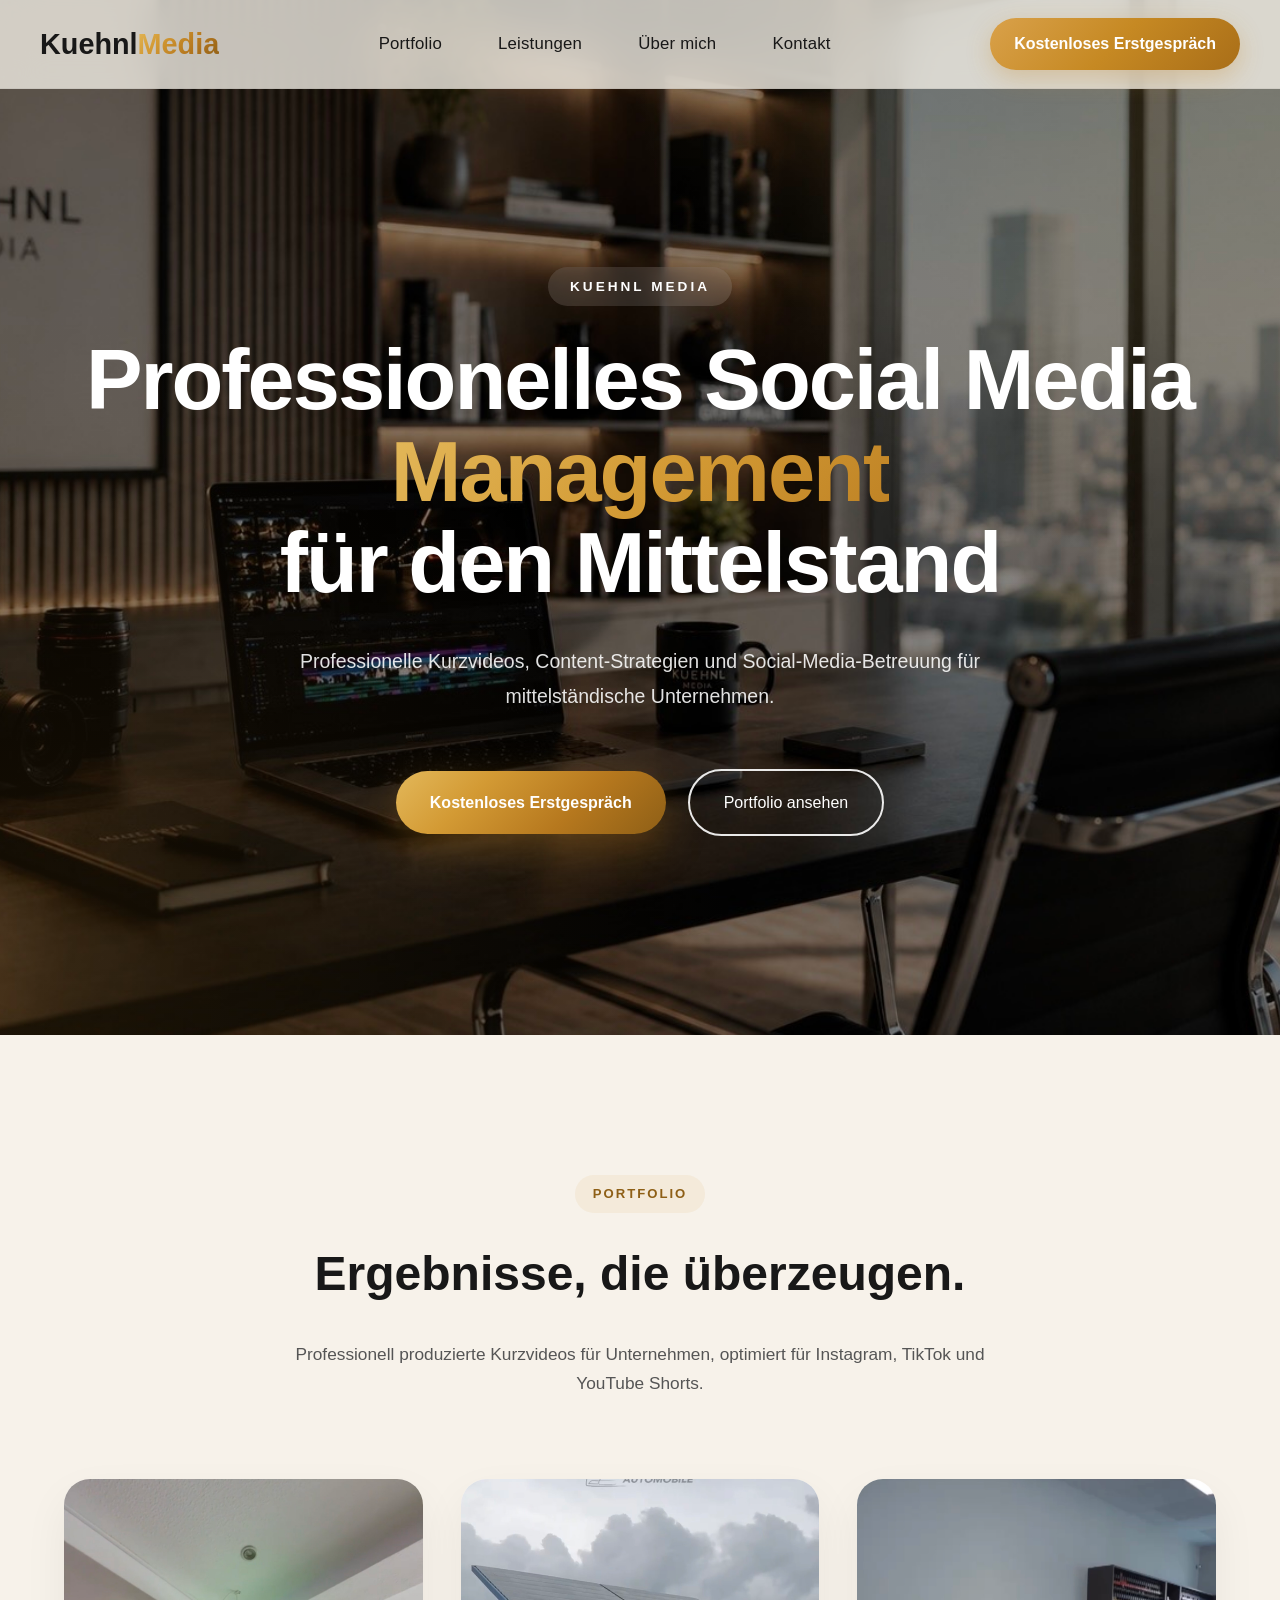
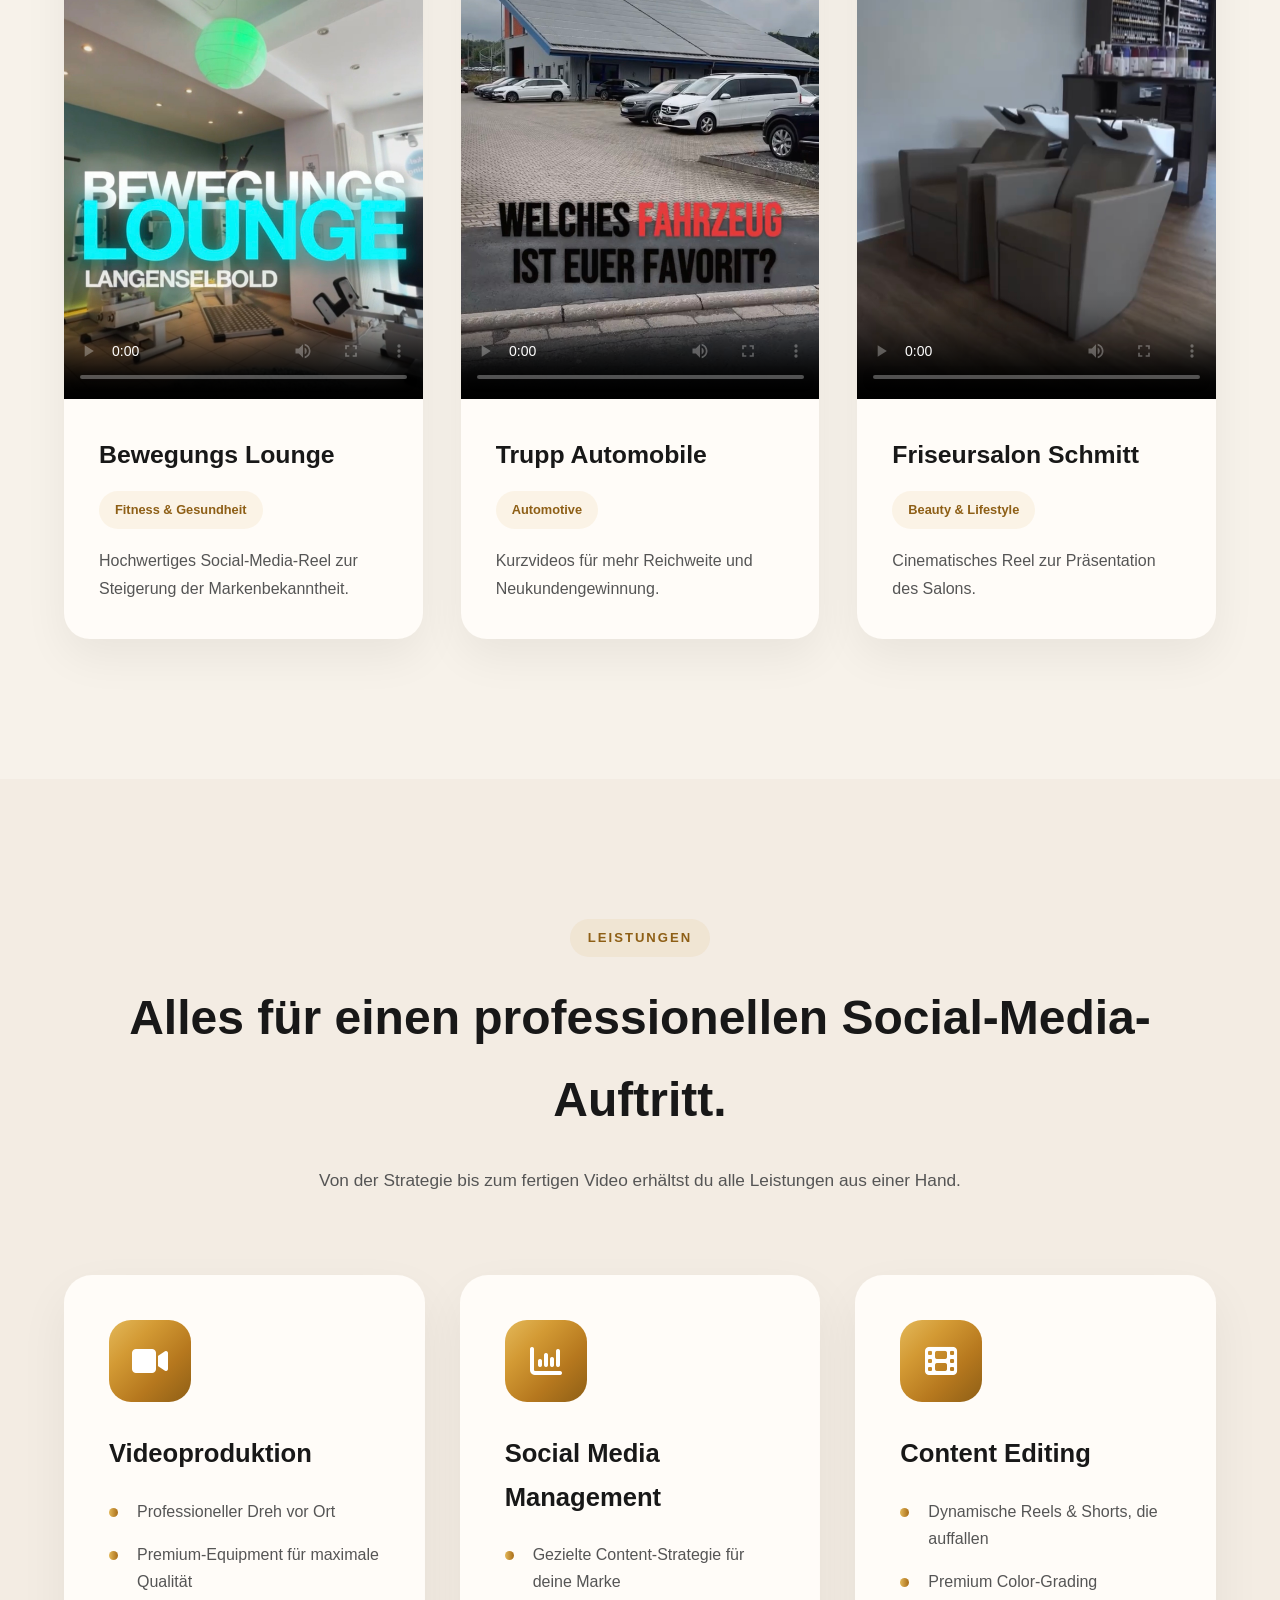
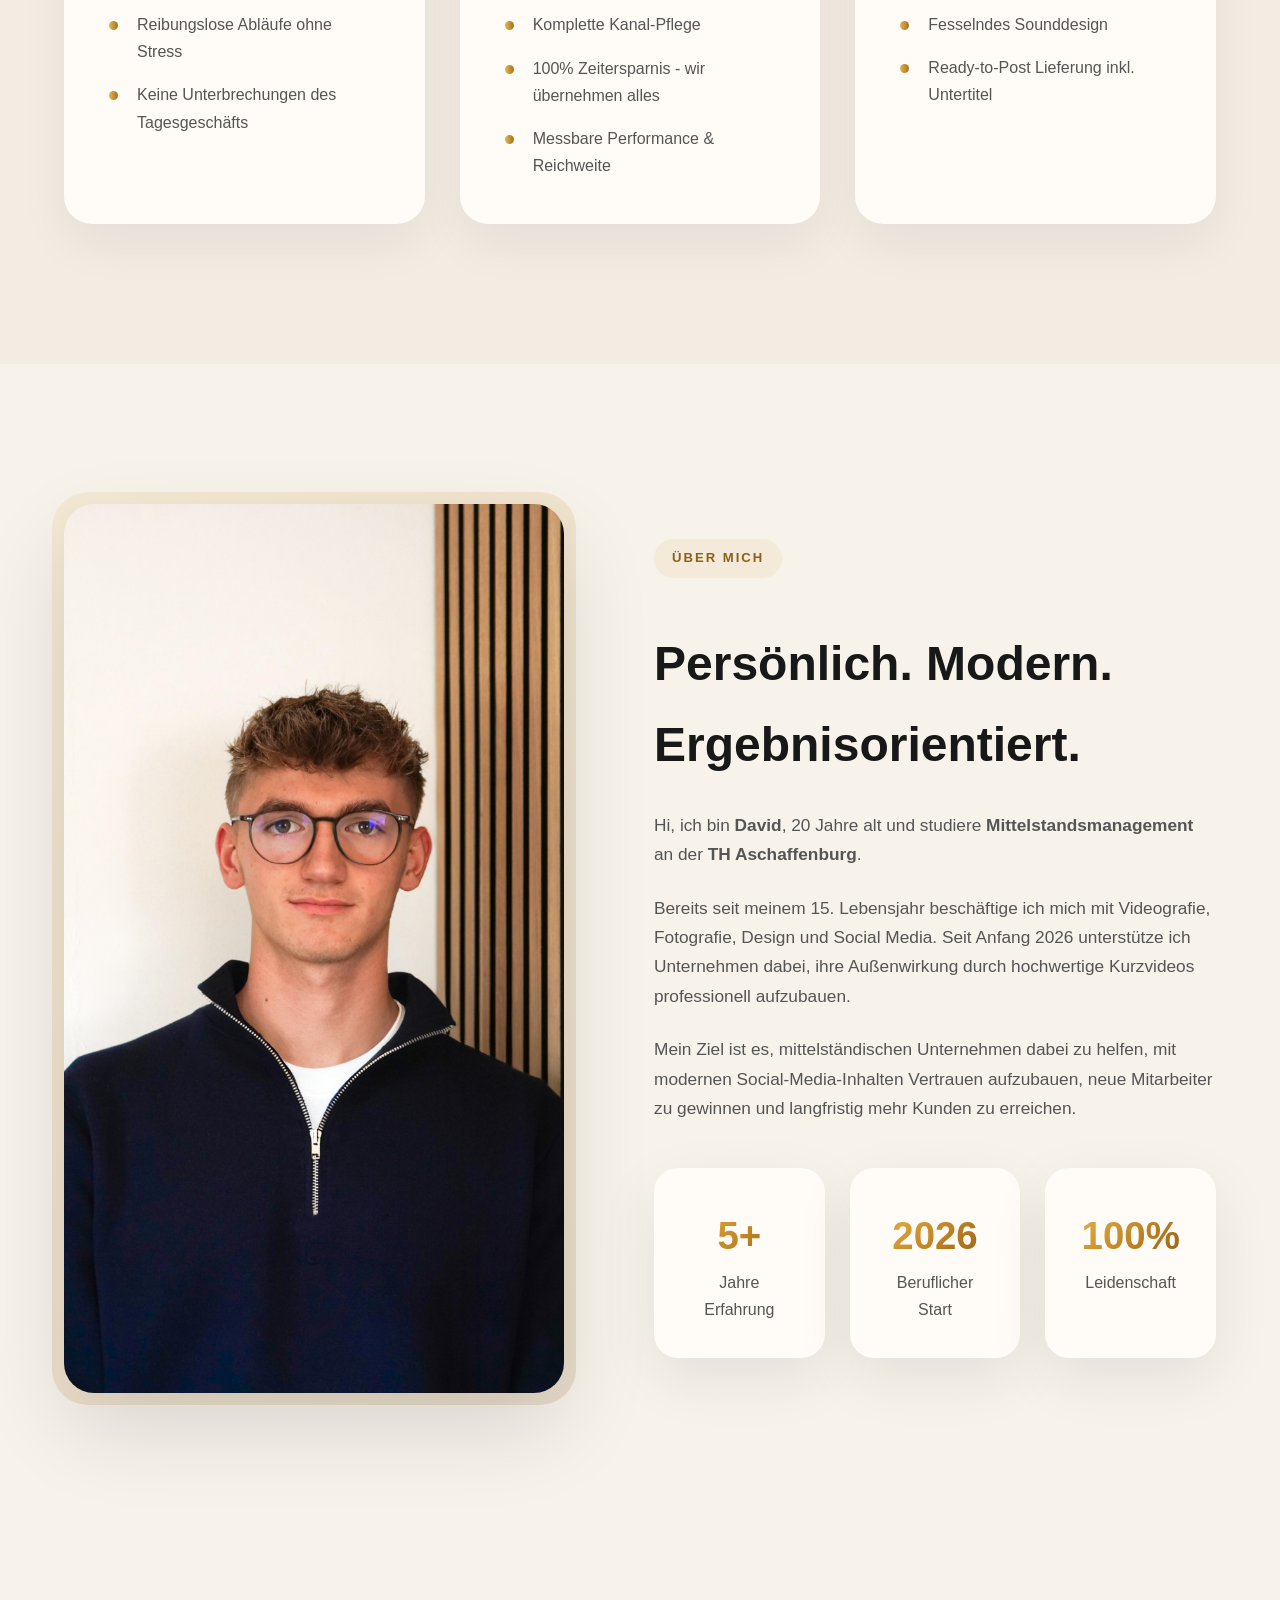
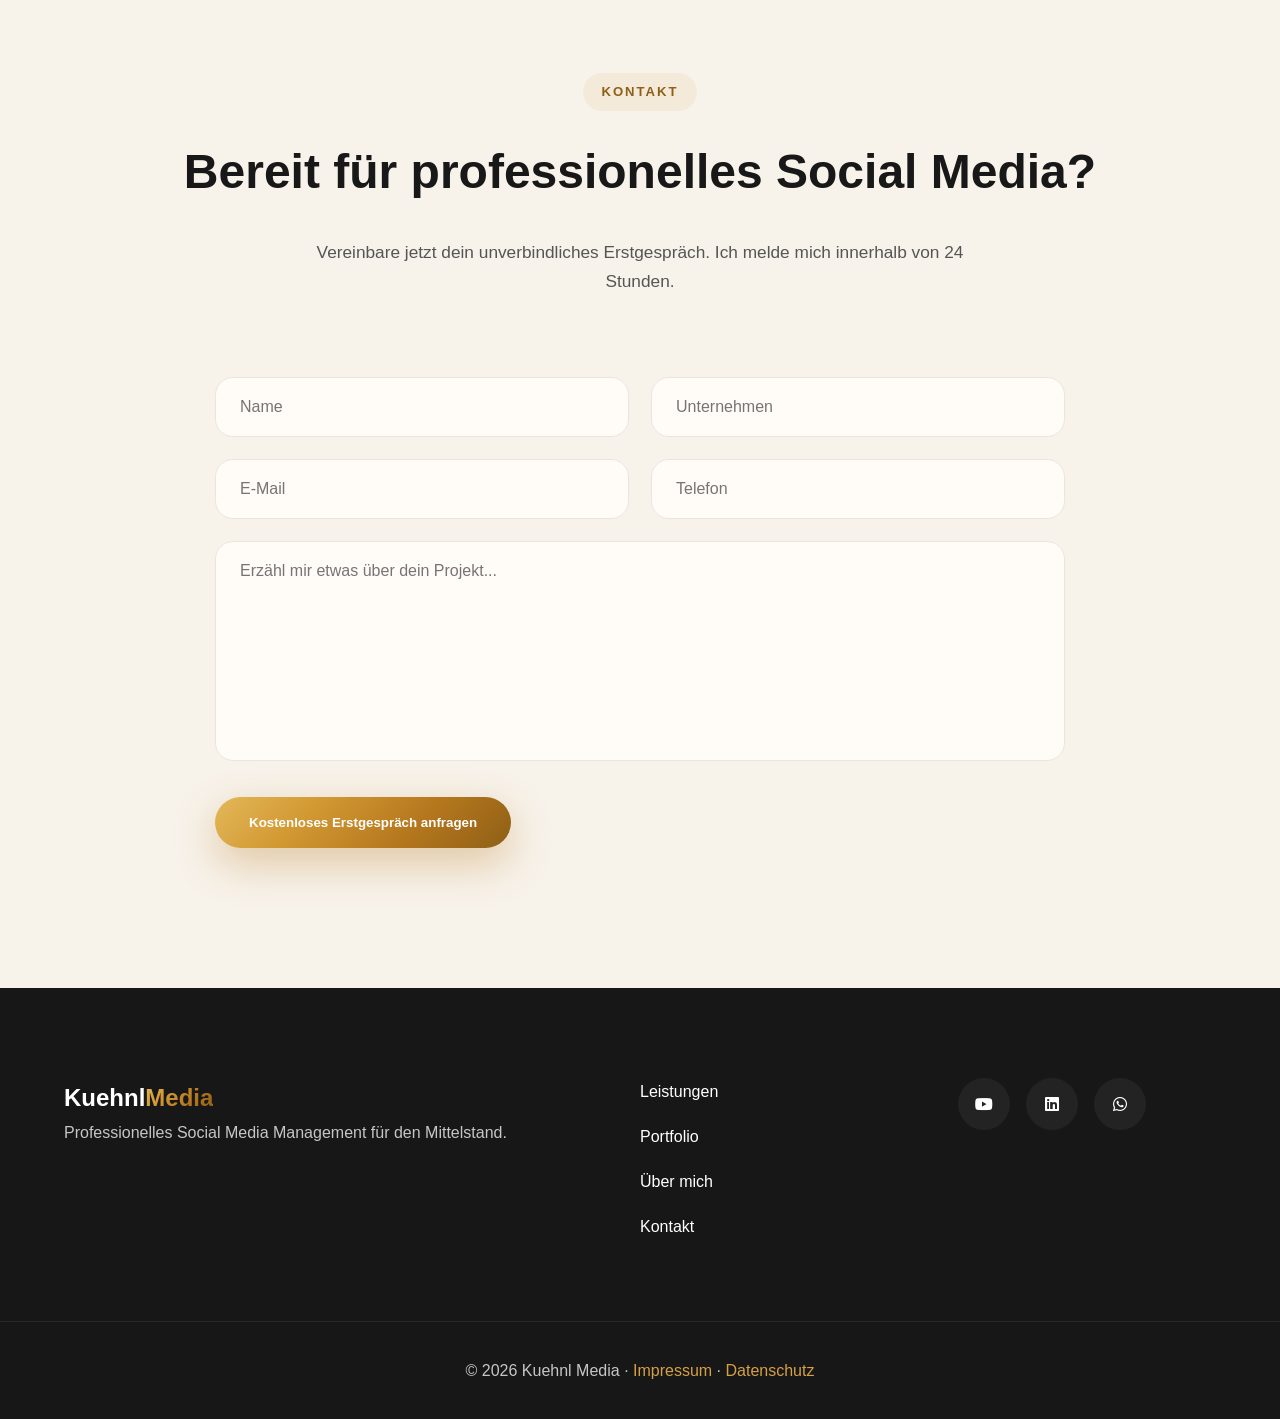
==== index.html @ 90323388 "Fix video source file extension from .MP4 to .mp4" ====
<!doctype html>
<html lang="de">
  <head>
    <meta charset="UTF-8" />
    <meta name="viewport" content="width=device-width, initial-scale=1.0" />

    <title>Kuehnl Media | Social Media Management für den Mittelstand</title>
    <link rel="stylesheet" href="style.css" >
    <meta
      name="description"
      content="Professionelles Social Media Management, Videografie und Kurzvideos für mittelständische Unternehmen."
    />


    <link rel="preconnect" href="https://fonts.googleapis.com" />
    <link rel="preconnect" href="https://fonts.gstatic.com" crossorigin />

    <link
      href="https://fonts.googleapis.com/css2?family=Inter:wght@300;400;500;600;700;800&display=swap"
      rel="stylesheet"
    />

    <link
      rel="stylesheet"
      href="https://cdnjs.cloudflare.com/ajax/libs/font-awesome/6.6.0/css/all.min.css"
    />

  </head>

  <body>
    <header class="header">
      <nav class="navbar">
        <a href="#" class="logo"> Kuehnl<span>Media</span> </a>

        <ul class="nav-links">
          <li><a href="#portfolio">Portfolio</a></li>
          <li><a href="#leistungen">Leistungen</a></li>
          <li><a href="#about">Über mich</a></li>
          <li><a href="#kontakt">Kontakt</a></li>
        </ul>

        <a href="#kontakt" class="nav-button"> Kostenloses Erstgespräch </a>

        <div class="mobile-menu">
          <span></span>
          <span></span>
          <span></span>
        </div>
      </nav>
    </header>

    <!-- ============================= -->

    <section class="hero">
      <div class="hero-overlay"></div>

      <img
        src="images/hero.jpg"
        alt="Social Media Management"
        class="hero-image"
      />

      <div class="hero-content">
        <p class="hero-subtitle">KUEHNL MEDIA</p>

        <h1>
          Professionelles Social Media

          <span class="gold-gradient"> Management </span>

          <br />

          für den Mittelstand
        </h1>

        <p class="hero-text">
          Professionelle Kurzvideos, Content-Strategien und
          Social-Media-Betreuung für mittelständische Unternehmen.
        </p>

        <div class="hero-buttons">
          <a href="#kontakt" class="btn-primary"> Kostenloses Erstgespräch </a>

          <a href="#portfolio" class="btn-secondary"> Portfolio ansehen </a>
        </div>
      </div>
    </section>

    <!-- ===================================== -->
    <!-- PORTFOLIO -->
    <!-- ===================================== -->

    <section class="portfolio section" id="portfolio">
      <div class="container">
        <div class="section-header">
          <span class="section-badge"> Portfolio </span>

          <h2>Ergebnisse, die überzeugen.</h2>

          <p class="section-text">
            Professionell produzierte Kurzvideos für Unternehmen, optimiert für
            Instagram, TikTok und YouTube Shorts.
          </p>
        </div>

        <div class="portfolio-grid">
          <!-- VIDEO 1 -->

          <div class="portfolio-card">
            <div class="video-wrapper">
              <video controls poster="images/thumbnail_bewegungslounge.jpg">
                <source src="videos/bewegungslounge.mov" type="video/mp4" />
              </video>
            </div>

            <div class="portfolio-content">
              <h3>Bewegungs Lounge</h3>

              <span class="portfolio-category"> Fitness & Gesundheit </span>

              <p>
                Hochwertiges Social-Media-Reel zur Steigerung der
                Markenbekanntheit.
              </p>
            </div>
          </div>

          <!-- VIDEO 2 -->

          <div class="portfolio-card">
            <div class="video-wrapper">
              <video controls poster="images/thumbnail_trupp.jpg">
                <source src="videos/trupp_automobile.mp4" type="video/mp4" />
              </video>
            </div>

            <div class="portfolio-content">
              <h3>Trupp Automobile</h3>

              <span class="portfolio-category"> Automotive </span>

              <p>Kurzvideos für mehr Reichweite und Neukundengewinnung.</p>
            </div>
          </div>

          <!-- VIDEO 3 -->

          <div class="portfolio-card">
            <div class="video-wrapper">
              <video controls poster="images/thumbnail_schmitt.jpg">
                <source
                  src="videos/friseursalon_schmitt.mov"
                  type="video/mp4"
                />
              </video>
            </div>

            <div class="portfolio-content">
              <h3>Friseursalon Schmitt</h3>

              <span class="portfolio-category"> Beauty & Lifestyle </span>

              <p>Cinematisches Reel zur Präsentation des Salons.</p>
            </div>
          </div>
        </div>
      </div>
    </section>

    <!-- ===================================== -->
    <!-- LEISTUNGEN -->
    <!-- ===================================== -->

    <section class="services section" id="leistungen">
      <div class="container">
        <div class="section-header">
          <span class="section-badge"> Leistungen </span>

          <h2>Alles für einen professionellen Social-Media-Auftritt.</h2>

          <p class="section-text">
            Von der Strategie bis zum fertigen Video erhältst du alle Leistungen
            aus einer Hand.
          </p>
        </div>

        <div class="services-grid">
          <!-- KARTE 1 -->

          <div class="service-card">
            <div class="service-icon">
              <i class="fa-solid fa-video"></i>
            </div>

            <h3>Videoproduktion</h3>

            <ul>
              <li>Professioneller Dreh vor Ort</li>

              <li>Premium-Equipment für maximale Qualität</li>

              <li>Reibungslose Abläufe ohne Stress</li>

              <li>Keine Unterbrechungen des Tagesgeschäfts</li>
            </ul>
          </div>

          <!-- KARTE 2 -->

          <div class="service-card">
            <div class="service-icon">
              <i class="fa-solid fa-chart-column"></i>
            </div>

            <h3>Social Media Management</h3>

            <ul>
              <li>Gezielte Content-Strategie für deine Marke</li>

              <li>Komplette Kanal-Pflege</li>

              <li>100% Zeitersparnis - wir übernehmen alles</li>

              <li>Messbare Performance & Reichweite</li>
            </ul>
          </div>

          <!-- KARTE 3 -->

          <div class="service-card">
            <div class="service-icon">
              <i class="fa-solid fa-film"></i>
            </div>

            <h3>Content Editing</h3>

            <ul>
              <li>Dynamische Reels & Shorts, die auffallen</li>

              <li>Premium Color-Grading</li>

              <li>Fesselndes Sounddesign</li>

              <li>Ready-to-Post Lieferung inkl. Untertitel</li>
            </ul>
          </div>
        </div>
      </div>
    </section>

    <!-- ===================================== -->
    <!-- ÜBER MICH -->
    <!-- ===================================== -->

    <section class="about section" id="about">
      <div class="container about-container">
        <div class="about-image">
          <img src="images/david.jpg" alt="David Kuehnl" />
        </div>

        <div class="about-content">
          <span class="section-badge"> Über mich </span>

          <h2>Persönlich. Modern. Ergebnisorientiert.</h2>

          <p>
            Hi, ich bin <strong>David</strong>, 20 Jahre alt und studiere
            <strong>Mittelstandsmanagement</strong> an der
            <strong>TH Aschaffenburg</strong>.
          </p>

          <p>
            Bereits seit meinem 15. Lebensjahr beschäftige ich mich mit
            Videografie, Fotografie, Design und Social Media. Seit Anfang 2026
            unterstütze ich Unternehmen dabei, ihre Außenwirkung durch
            hochwertige Kurzvideos professionell aufzubauen.
          </p>

          <p>
            Mein Ziel ist es, mittelständischen Unternehmen dabei zu helfen, mit
            modernen Social-Media-Inhalten Vertrauen aufzubauen, neue
            Mitarbeiter zu gewinnen und langfristig mehr Kunden zu erreichen.
          </p>

          <div class="about-highlights">
            <div class="highlight">
              <h3>5+</h3>

              <span> Jahre Erfahrung </span>
            </div>

            <div class="highlight">
              <h3>2026</h3>

              <span> Beruflicher Start </span>
            </div>

            <div class="highlight">
              <h3>100%</h3>

              <span> Leidenschaft </span>
            </div>
          </div>
        </div>
      </div>
    </section>

    <!-- ===================================== -->
    <!-- KONTAKT -->
    <!-- ===================================== -->

    <section class="contact section" id="kontakt">
      <div class="container">
        <div class="section-header">
          <span class="section-badge"> Kontakt </span>

          <h2>Bereit für professionelles Social Media?</h2>

          <p class="section-text">
            Vereinbare jetzt dein unverbindliches Erstgespräch. Ich melde mich
            innerhalb von 24 Stunden.
          </p>
        </div>

        <form class="contact-form">
          <div class="input-group">
            <input type="text" placeholder="Name" required />

            <input type="text" placeholder="Unternehmen" />
          </div>

          <div class="input-group">
            <input type="email" placeholder="E-Mail" required />

            <input type="tel" placeholder="Telefon" />
          </div>

          <textarea
            placeholder="Erzähl mir etwas über dein Projekt..."
            rows="7"
            required
          ></textarea>

          <button class="btn-primary" type="submit">
            Kostenloses Erstgespräch anfragen
          </button>
        </form>
      </div>
    </section>

    <!-- ===================================== -->
    <!-- FOOTER -->
    <!-- ===================================== -->

    <footer class="footer">
      <div class="container footer-container">
        <div class="footer-logo">
          <h2>Kuehnl<span>Media</span></h2>

          <p>Professionelles Social Media Management für den Mittelstand.</p>
        </div>

        <div class="footer-links">
          <a href="#leistungen">Leistungen</a>

          <a href="#portfolio">Portfolio</a>

          <a href="#about">Über mich</a>

          <a href="#kontakt">Kontakt</a>
        </div>

        <div class="footer-social">
          <a href="https://www.youtube.com/@kuehnl-media" target="_blank">
            <i class="fab fa-youtube"></i>
          </a>

          <a
            href="https://www.linkedin.com/in/david-k%C3%BChnl-931aa8323/"
            target="_blank"
            rel="noopener noreferrer"
            aria-label="LinkedIn"
          >
            <i class="fab fa-linkedin"></i>
          </a>

          <a href="https://wa.me/4917643228728" target="_blank">
            <i class="fab fa-whatsapp"></i>
          </a>
        </div>
      </div>

      <div class="footer-bottom">
        <p>
          © 2026 Kuehnl Media ·
          <a href="impressum.html">Impressum</a> ·
          <a href="datenschutz.html">Datenschutz</a>
        </p>
      </div>
    </footer>
<script src="script.js"></script>
  </body>
</html>
---- style.css ----
/* =====================================================
   KUEHNL MEDIA V2.0
   Premium Design
===================================================== */

/* =======================
   FARBEN
======================= */

:root{

    --bg:#F7F2EA;
    --white:#FFFCF8;
    --dark:#181818;
    --text:#555555;
    --border:#ECE5DB;

    --gold-light:#D8A545;
    --gold:#C68923;
    --gold-dark:#8E5F16;

    --gold-gradient:linear-gradient(
        135deg,
        #E3B85A 0%,
        #D39A34 30%,
        #B6781E 65%,
        #8E5F16 100%
    );

    --shadow:
        0 20px 60px rgba(0,0,0,.08);

    --radius:22px;

    --transition:.35s ease;

    --max-width:1280px;

}

/* =======================
   RESET
======================= */

*{

    margin:0;
    padding:0;
    box-sizing:border-box;

}

html{

    scroll-behavior:smooth;

}

body{

    font-family:
        Helvetica,
        Arial,
        sans-serif;

    background:var(--bg);

    color:var(--dark);

    overflow-x:hidden;

    line-height:1.7;

}

img{

    display:block;
    width:100%;

}

video{

    width:100%;
    display:block;

}

a{

    text-decoration:none;
    color:inherit;

}

ul{

    list-style:none;

}

section{

    scroll-margin-top:170px;

}

/* =======================
   CONTAINER
======================= */

.container{

    width:90%;
    max-width:var(--max-width);
    margin:auto;

}

.section{

    padding:140px 0;

}

/* =======================
   TYPOGRAFIE
======================= */

.section-badge{

    display:inline-block;

    padding:8px 18px;

    border-radius:999px;

    background:rgba(198,137,35,.08);

    color:var(--gold-dark);

    font-size:.82rem;

    font-weight:700;

    letter-spacing:2px;

    text-transform:uppercase;

    margin-bottom:20px;

}

.section-header{

    text-align:center;

    margin-bottom:80px;

}

.section-header h2{

    font-size:3rem;

    font-weight:700;

    margin-bottom:25px;

}

.section-text{

    max-width:720px;

    margin:auto;

    color:var(--text);

    font-size:1.08rem;

}

/* =======================
   NAVIGATION
======================= */

.header{

    position:fixed;

    top:0;

    left:0;

    width:100%;

    z-index:9999;

    background:rgba(247,242,234,.78);

    backdrop-filter:blur(20px);

    border-bottom:1px solid rgba(0,0,0,.05);

}

.navbar{

    max-width:1350px;

    height:88px;

    margin:auto;

    display:flex;

    justify-content:space-between;

    align-items:center;

    padding:0 40px;

}

.logo{

    font-size:1.8rem;

    font-weight:700;

}

.logo span{

    background:var(--gold-gradient);

    -webkit-background-clip:text;

    -webkit-text-fill-color:transparent;

}

.nav-links{

    display:flex;

    gap:56px;

}

.nav-links a{

    position:relative;

    font-size:1.05rem;
    font-weight:500;
    letter-spacing:0.2px;
    transition:.3s;

}

.nav-links a:hover{

    color:var(--gold-dark);

}

.nav-links a::after{

    content:"";

    position:absolute;

    left:0;

    bottom:-8px;

    width:0;

    height:2px;

    background:linear-gradient(
        90deg,
        #E3B85A,
        #A96D18
    );

    transition:.3s;

}

.nav-links a:hover::after{

    width:100%;

}

/* =======================
   BUTTONS
======================= */

.btn-primary{

    display:inline-flex;

    align-items:center;

    justify-content:center;

    padding:18px 34px;

    border:none;

    outline:none;

    border-radius:999px;

    background:var(--gold-gradient);

    color:#fff;

    font-weight:700;

    box-shadow:0 15px 40px rgba(182,120,30,.35);

    transition:.35s;

}

.btn-primary:focus,
.btn-primary:active{

    outline:none;

    border:none;

    box-shadow:0 15px 40px rgba(182,120,30,.35);

}

.btn-primary:hover{

    transform:translateY(-4px);

    box-shadow:0 20px 50px rgba(182,120,30,.45);

}

.btn-secondary{

    padding:18px 34px;

    border-radius:999px;

    border:2px solid rgba(255,255,255,.9);

    color:white;

    transition:.35s;

}

.btn-secondary:hover{

    background:white;

    color:#111;

}
/* =====================================================
   HERO SECTION
===================================================== */

.hero{

    position:relative;

    min-height:115vh;

    display:flex;

    align-items:center;

    justify-content:center;

    padding-top:88px;

    overflow:hidden;

    padding-bottom: 100px;

}

.hero-image{

    position:absolute;

    inset:0;

    width:100%;

    height:100%;

    object-fit:cover;

    transform:scale(1.03);

}

.hero-overlay{

    position:absolute;

    inset:0;

    background:
    linear-gradient(
        rgba(15,15,15,.58),
        rgba(15,15,15,.45)
    );

}

.hero-content{

    position:relative;

    padding-top: 80px;

    z-index:5;

    max-width:1150px;

    width:90%;

    margin:auto;

    text-align:center;

    color:white;

}

.hero-subtitle{

    display:inline-block;

    margin-bottom:28px;

    padding:8px 22px;

    border-radius:999px;

    background:rgba(255,255,255,.12);

    backdrop-filter:blur(15px);

    letter-spacing:3px;

    font-size:.85rem;

    font-weight:700;

    text-transform:uppercase;

}

/* ======================
   HAUPTÜBERSCHRIFT
====================== */

.hero h1{

    font-size:5.3rem;

    line-height:1.08;

    font-weight:700;

    letter-spacing:-2px;

    margin-bottom:35px;

}

.hero h1 .gold-gradient{

    background:var(--gold-gradient);

    background-size:200% auto;

    -webkit-background-clip:text;

    -webkit-text-fill-color:transparent;

    animation:goldFlow 8s linear infinite;

}

/* Gold Animation */

@keyframes goldFlow{

    from{

        background-position:0% center;

    }

    to{

        background-position:200% center;

    }

}

/* ======================
   TEXT
====================== */

.hero-text{

    max-width:760px;

    margin:auto;

    color:rgba(255,255,255,.88);

    font-size:1.22rem;

    line-height:1.8;

    margin-bottom:55px;

}

/* ======================
   BUTTONS
====================== */

.hero-buttons{

    display:flex;

    justify-content:center;

    align-items:center;

    gap:22px;

    flex-wrap:wrap;

}

/* ======================
   HERO HINTERGRUND
====================== */

.hero::before{

    content:"";

    position:absolute;

    inset:0;

    background:

    radial-gradient(

        circle at top right,

        rgba(212,165,69,.18),

        transparent 40%

    );

    z-index:2;

}

.hero::after{

    content:"";

    position:absolute;

    inset:0;

    background:

    radial-gradient(

        circle at bottom left,

        rgba(142,95,22,.18),

        transparent 45%

    );

    z-index:2;

}

/* ======================
   RESPONSIVE
====================== */

@media(max-width:1200px){

.hero h1{

font-size:4.5rem;

}

}

@media(max-width:992px){

.hero h1{

font-size:3.8rem;

line-height:1.15;

}

.hero-text{

font-size:1.08rem;

}

}

@media(max-width:768px){

.hero{

padding-top:110px;

min-height:92vh;

}

.hero-content{

width:92%;

}

.hero h1{

font-size:2.9rem;

letter-spacing:-1px;

}

.hero-text{

font-size:1rem;

margin-bottom:40px;

}

.hero-buttons{

flex-direction:column;

width:100%;

}

.btn-primary,

.btn-secondary{

    height: 58px;

width:100%;

max-width:360px;

text-align:center;

}

}

@media(max-width:480px){

    .hero{

        padding-top:120px;

    }

.hero h1{

font-size:2rem;

line-height:1.15;

}

.hero-subtitle{

font-size:.75rem;

letter-spacing:2px;

}

.hero-text{

font-size:.95rem;

}

}


/* =====================================================
   PORTFOLIO
===================================================== */

.portfolio{

    background:var(--bg);

}

.portfolio-grid{

    display:grid;

    grid-template-columns:repeat(3,1fr);

    gap:38px;

}

.portfolio-card{

    background:var(--white);

    overflow:hidden;

    border-radius:26px;

    position:relative;

    transition:.45s;

    box-shadow:0 18px 45px rgba(0,0,0,.06);

}

.portfolio-card:hover{

    transform:translateY(-14px);

    box-shadow:0 30px 80px rgba(0,0,0,.12);

}

.portfolio-card::before{

    content:"";

    position:absolute;

    inset:0;

    padding:1px;

    border-radius:26px;

    background:var(--gold-gradient);

    -webkit-mask:
        linear-gradient(#fff 0 0) content-box,
        linear-gradient(#fff 0 0);

    -webkit-mask-composite:xor;

    pointer-events:none;

    opacity:0;

    transition:.4s;

}

.portfolio-card:hover::before{

    opacity:1;

}

.video-wrapper{

    overflow:hidden;

    background:black;

}

.video-wrapper video{

    height:520px;

    object-fit:cover;

    transition:.7s;

}

.portfolio-card:hover video{

    transform:scale(1.04);

}

.portfolio-content{

    padding:35px;

}

.portfolio-category{

    display:inline-block;

    padding:8px 16px;

    border-radius:999px;

    background:rgba(212,165,69,.10);

    color:var(--gold-dark);

    font-size:.8rem;

    font-weight:700;

    margin-bottom:18px;

}

.portfolio-content h3{

    font-size:1.55rem;

    margin-bottom:15px;

}

.portfolio-content p{

    color:var(--text);

    line-height:1.8;

}

/* =====================================================
   LEISTUNGEN
===================================================== */

.services{

    background:#F3ECE3;

}

.services-grid{

    display:grid;

    grid-template-columns:repeat(3,1fr);

    gap:35px;

}

.service-card{

    background:var(--white);

    padding:45px;

    border-radius:28px;

    position:relative;

    transition:.45s;

    box-shadow:0 20px 50px rgba(0,0,0,.06);

}

.service-card:hover{

    transform:translateY(-12px);

    box-shadow:0 30px 80px rgba(0,0,0,.10);

}

.service-card.featured{

    border:2px solid transparent;

    background:
        linear-gradient(var(--white),var(--white)) padding-box,
        var(--gold-gradient) border-box;

    transform:scale(1.04);

}

.service-badge{

    position:absolute;

    top:-18px;

    left:50%;

    transform:translateX(-50%);

    padding:10px 20px;

    border-radius:999px;

    background:var(--gold-gradient);

    color:white;

    font-size:.8rem;

    font-weight:700;

    box-shadow:0 10px 30px rgba(182,120,30,.35);

}

.service-icon{

    width:82px;

    height:82px;

    border-radius:22px;

    display:flex;

    justify-content:center;

    align-items:center;

    font-size:2rem;

    background:var(--gold-gradient);

    color:white;

    margin-bottom:30px;

}

.service-card h3{

    font-size:1.6rem;

    margin-bottom:22px;

}

.service-card ul{

    display:flex;

    flex-direction:column;

    gap:16px;

}

.service-card li{

    color:var(--text);

    position:relative;

    padding-left:28px;

}

.service-card li::before{

    content:"";

    position:absolute;

    left:0;

    top:10px;

    width:9px;

    height:9px;

    border-radius:50%;

    background:linear-gradient(
        90deg,
        #E3B85A,
        #A96D18
    );

}

/* =====================================================
   RESPONSIVE
===================================================== */

@media(max-width:1100px){

.portfolio-grid,

.services-grid{

grid-template-columns:repeat(2,1fr);

}

}

@media(max-width:768px){

.portfolio-grid,

.services-grid{

grid-template-columns:1fr;

}

.service-card.featured{

transform:none;

}

.video-wrapper video{

height:380px;

}

}
/* =====================================================
   ÜBER MICH
===================================================== */

.about{

    background:var(--bg);

}

.about-container{

    display:grid;

    grid-template-columns:500px 1fr;

    gap:90px;

    align-items:center;

}

.about-image{

    position:relative;

}

.about-image img{

    border-radius:30px;

    box-shadow:0 35px 90px rgba(0,0,0,.12);

}

.about-image::before{

    content:"";

    position:absolute;

    inset:-12px;

    border-radius:36px;

    background:var(--gold-gradient);

    z-index:-1;

    opacity:.15;

}

.about-content h2{

    font-size:3rem;

    margin:25px 0;

}

.about-content p{

    color:var(--text);

    font-size:1.08rem;

    margin-bottom:24px;

}

.about-highlights{

    display:flex;

    gap:25px;

    margin-top:45px;

    flex-wrap:wrap;

}

.highlight{

    flex:1;

    min-width:170px;

    background:var(--white);

    border-radius:24px;

    padding:35px;

    text-align:center;

    box-shadow:var(--shadow);

    transition:.35s;

}

.highlight:hover{

    transform:translateY(-8px);

}

.highlight h3{

    font-size:2.4rem;

    background:var(--gold-gradient);

    -webkit-background-clip:text;

    -webkit-text-fill-color:transparent;

}

.highlight span{

    color:var(--text);

}


/* =====================================================
   KONTAKT
===================================================== */

.contact{

    background:var(--bg);

}

.contact-form{

    max-width:850px;

    margin:auto;

}

.input-group{

    display:grid;

    grid-template-columns:repeat(2,1fr);

    gap:22px;

    margin-bottom:22px;

}

.contact-form input,

.contact-form textarea{

    width:100%;

    padding:20px 24px;

    border-radius:18px;

    border:1px solid var(--border);

    background:var(--white);

    font-family:Helvetica,Arial,sans-serif;

    font-size:1rem;

    transition:.3s;

}

.contact-form textarea{

    resize:none;

    min-height:220px;

    margin-bottom:28px;

}

.contact-form input:focus,

.contact-form textarea:focus{

    outline:none;

    border-color:#C68923;

    box-shadow:0 0 0 5px rgba(198,137,35,.15);

}

/* =====================================================
   FOOTER
===================================================== */

.footer{

    background:#171717;

    color:white;

    padding-top:90px;

}

.footer-container{

    display:grid;

    grid-template-columns:2fr 1fr 1fr;

    gap:60px;

}

.footer-logo span{

    background:var(--gold-gradient);

    -webkit-background-clip:text;

    -webkit-text-fill-color:transparent;

}

.footer p{

    color:#C6C6C6;

}

.footer-links{

    display:flex;

    flex-direction:column;

    gap:18px;

}

.footer-links a{

    transition:.3s;

}

.footer-links a:hover{

    color:#D39A34;

}

.footer-social{

    display:flex;

    gap:16px;

}

.footer-social a{

    width:52px;

    height:52px;

    border-radius:50%;

    display:flex;

    justify-content:center;

    align-items:center;

    background:#232323;

    transition:.3s;

}

.footer-social a:hover{

    background:var(--gold-gradient);

    transform:translateY(-5px);

}

.footer-bottom{

    margin-top:80px;

    padding:35px;

    text-align:center;

    border-top:1px solid rgba(255,255,255,.08);

}

.footer-bottom a{

    color:#D6A046;

    text-decoration:none;

    transition:.3s;

}

.footer-bottom a:hover{

    color:#ffffff;

}

/* =====================================================
   ANIMATIONEN
===================================================== */

.hidden{

    opacity:0;

    transform:translateY(45px);

    transition:all .9s ease;

}

.show{

    opacity:1;

    transform:translateY(0);

}

/* =====================================================
   RESPONSIVE
===================================================== */

@media(max-width:1100px){

.about-container{

grid-template-columns:1fr;

text-align:center;

}

.about-highlights{

justify-content:center;

}


.footer-container{

grid-template-columns:1fr;

}

}

@media(max-width:768px){

.section{

padding:90px 0;

}

.section-header h2{

font-size:2.2rem;

}

.about-content h2{

font-size:2.2rem;

}

.input-group{

grid-template-columns:1fr;

}

.highlight{

width:100%;

}

.footer-container{

text-align:center;

}

.footer-social{

justify-content:center;

}

}

@media(max-width:480px){

.section-header h2{

font-size:1.9rem;

}

.about-content h2{

font-size:1.9rem;

}

.highlight{

padding:28px;

}

.footer{

padding-top:60px;

}

}
/* ==========================================
   JS Animationen
========================================== */

.hidden{

    opacity:0;

    transform:translateY(70px);

}

.show{

    opacity:1;

    transform:translateY(0);

    transition:
        opacity .9s ease,
        transform .9s ease;

}

/* Gold Glow */

.btn-primary.glow{

    box-shadow:
        0 0 35px rgba(212,165,69,.45),
        0 15px 45px rgba(198,137,35,.35);

}

/* Portfolio Hover */

.portfolio-card.active{

    transform:translateY(-14px);

}
/* ==========================================
   SCROLL TOP BUTTON
========================================== */

.scroll-top{

position:fixed;

right:30px;

bottom:30px;

width:58px;

height:58px;

border:none;

border-radius:50%;

background:var(--gold-gradient);

color:#fff;

font-size:20px;

cursor:pointer;

box-shadow:0 18px 40px rgba(198,137,35,.35);

opacity:0;

visibility:hidden;

transform:translateY(25px);

transition:.35s;

z-index:999;

}

.scroll-top.visible{

opacity:1;

visibility:visible;

transform:translateY(0);

}

.scroll-top:hover{

transform:translateY(-5px);

}
/* ==========================
   Navigation Button
========================== */

.nav-button{

    background: linear-gradient(
        135deg,
        #D9A14A 0%,
        #C68923 50%,
        #A96E18 100%
    );

    color: #fff;

    padding: 12px 24px;

    border-radius: 999px;

    text-decoration: none;

    font-weight: 600;

    transition: all .3s ease;

    box-shadow: 0 8px 25px rgba(198,137,35,.30);

    white-space: nowrap;

}

.nav-button:hover{

    transform: translateY(-2px);

    box-shadow: 0 15px 35px rgba(198,137,35,.45);

}

.nav-button::after{

    display:none;

}

/* ==========================================
   MOBILE NAVIGATION
========================================== */

.mobile-menu{

    display:none;
    cursor:pointer;
    flex-direction:column;
    gap:5px;

}

.mobile-menu span{

    width:28px;
    height:3px;
    background:#222;
    border-radius:3px;
    transition:.3s;

}

@media (max-width:900px){

    .mobile-menu{

        display:flex;

    }

    .nav-links{

        position:fixed;

        top:88px;
        left:0;

        width:100%;

        background:#F7F2EA;

        flex-direction:column;

        align-items:center;

        gap:30px;

        padding:40px 0;

        transform:translateY(-150%);

        transition:.35s;

        box-shadow:0 20px 50px rgba(0,0,0,.08);

    }

    .nav-links.active{

        transform:translateY(0);

    }

    .nav-button{

        display:none;

    }

}
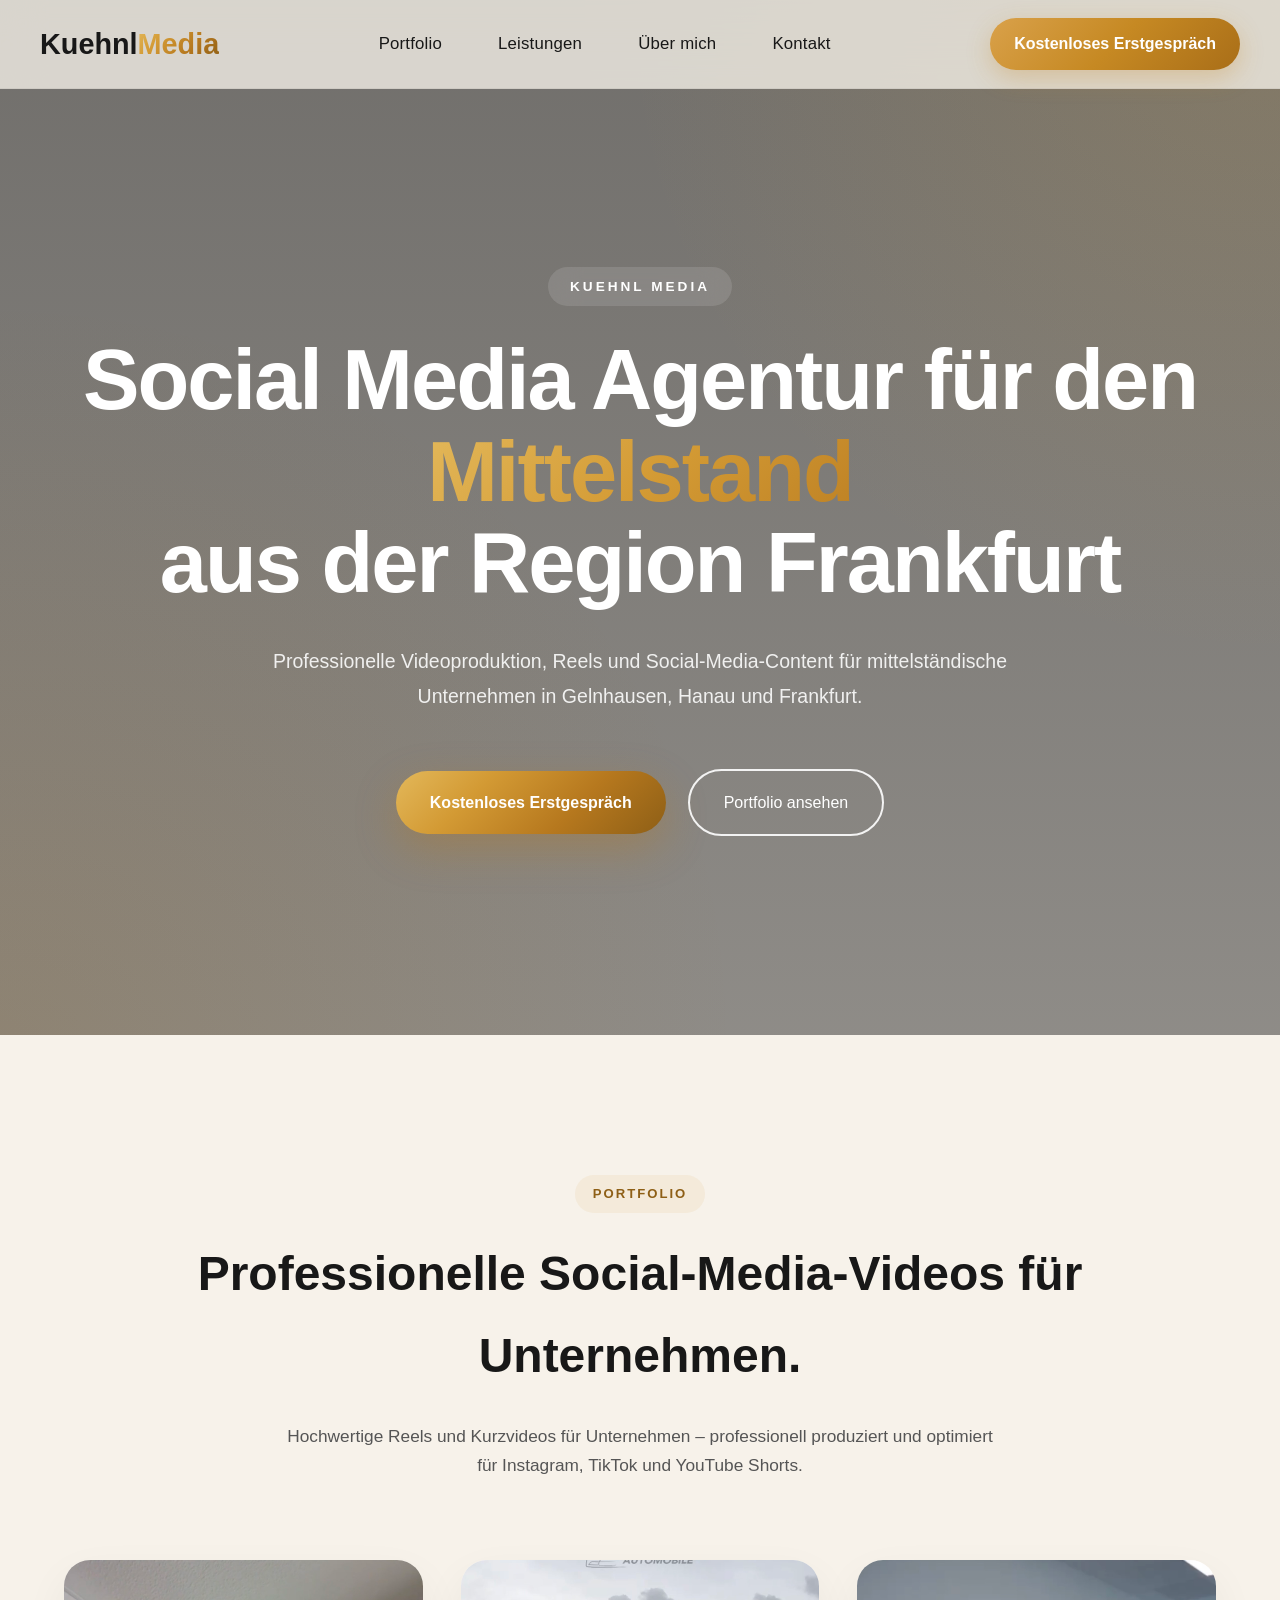
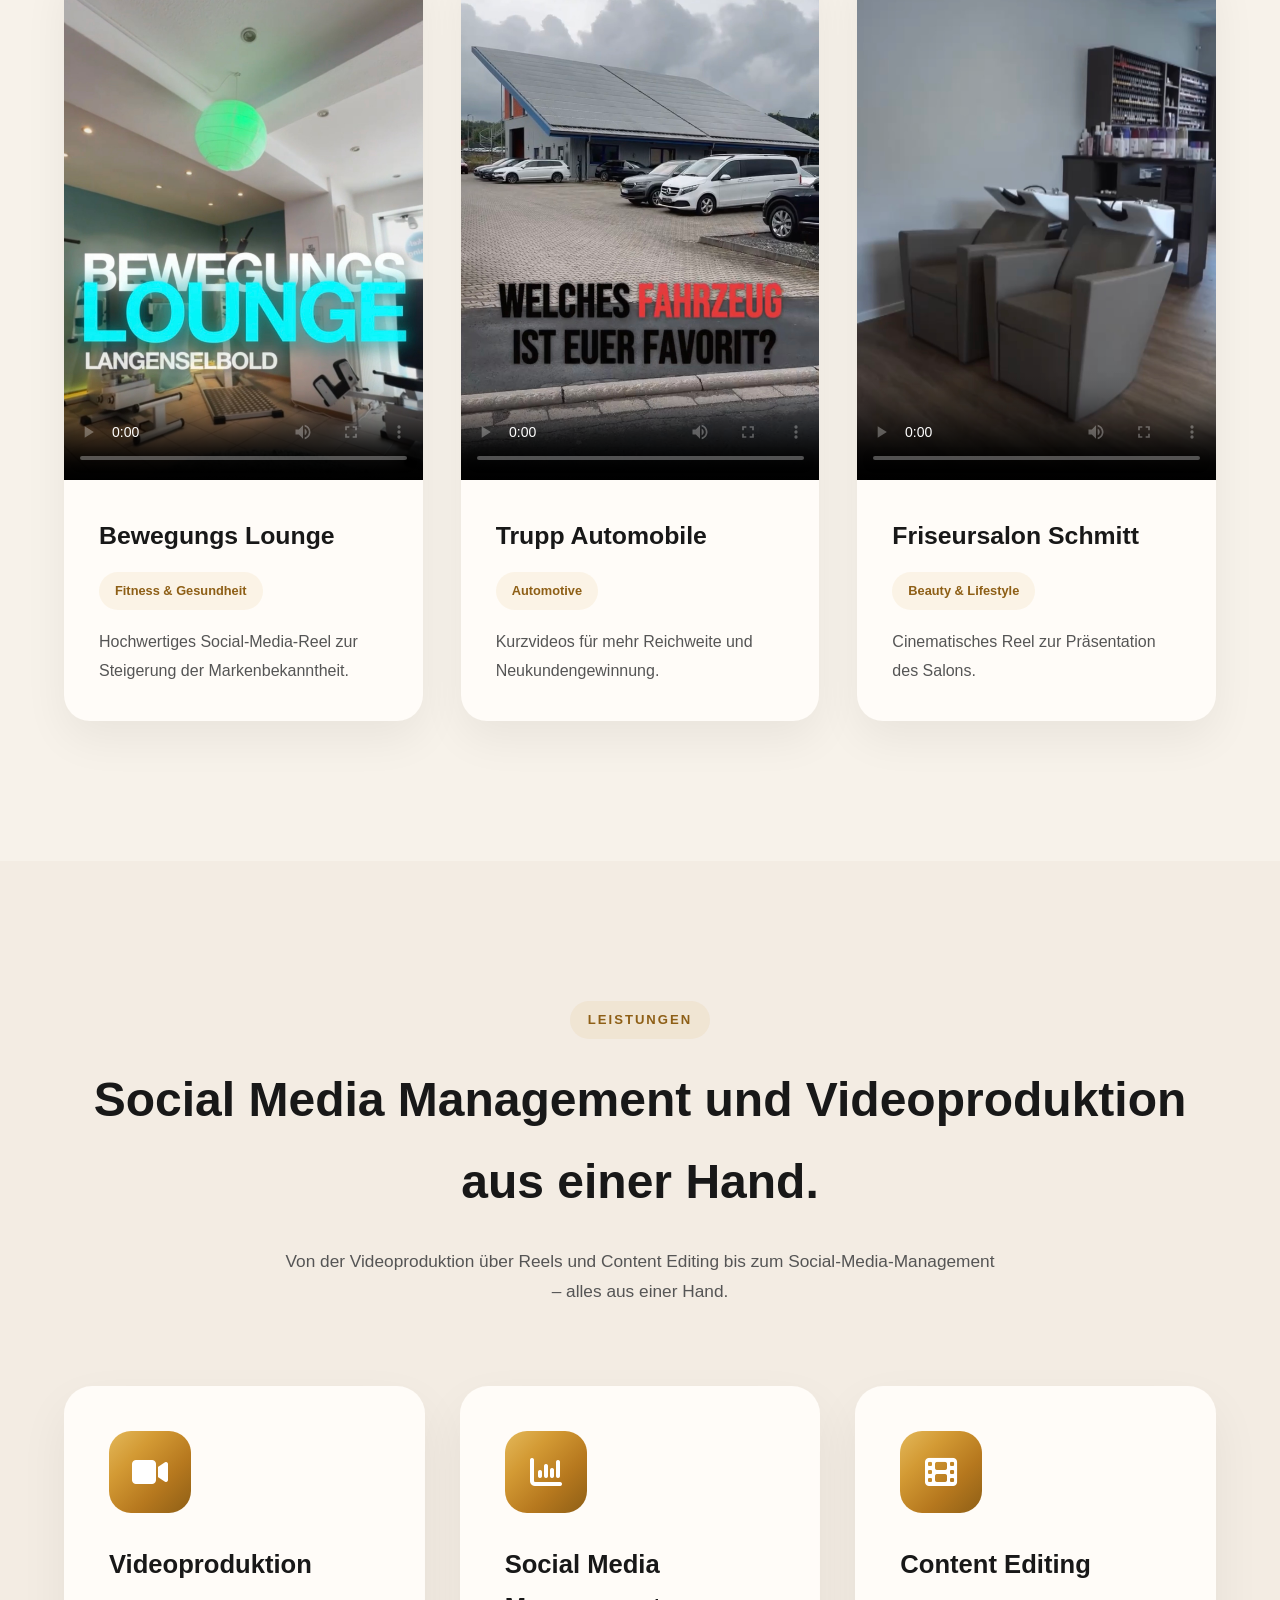
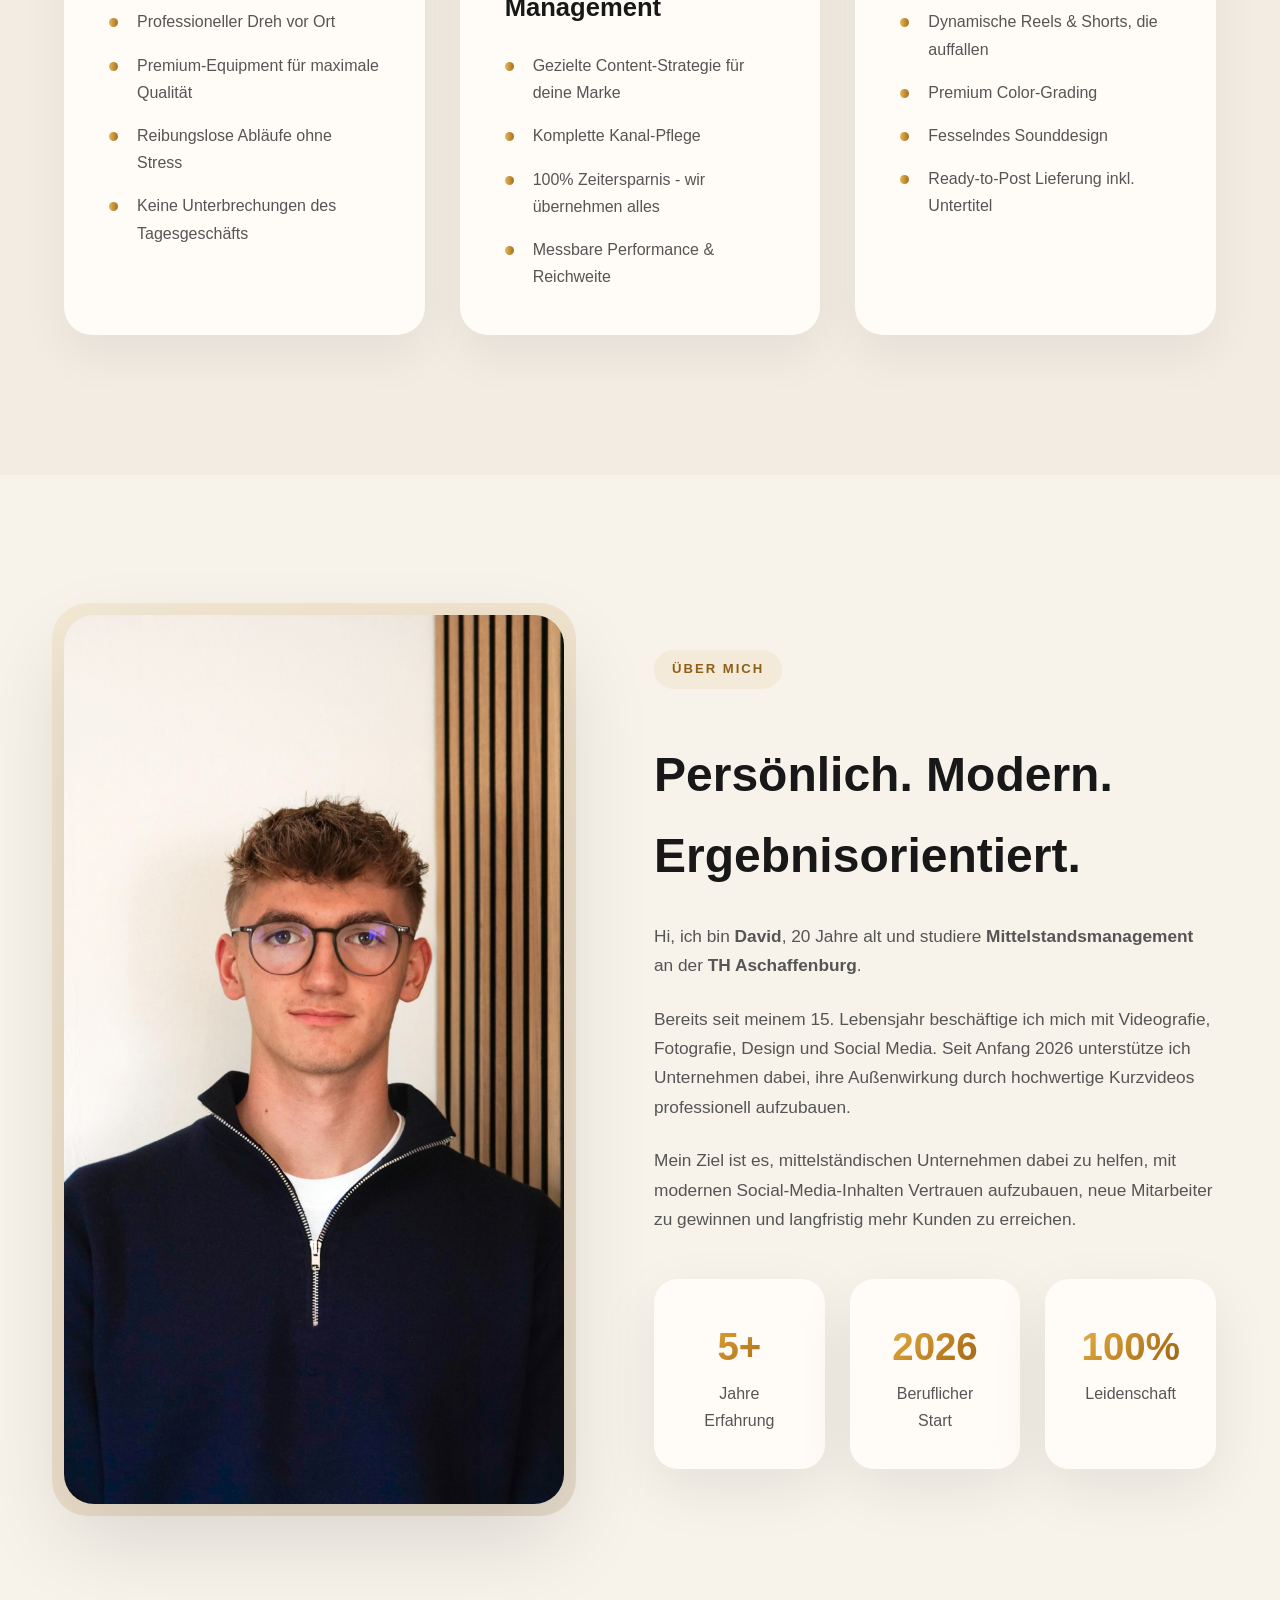
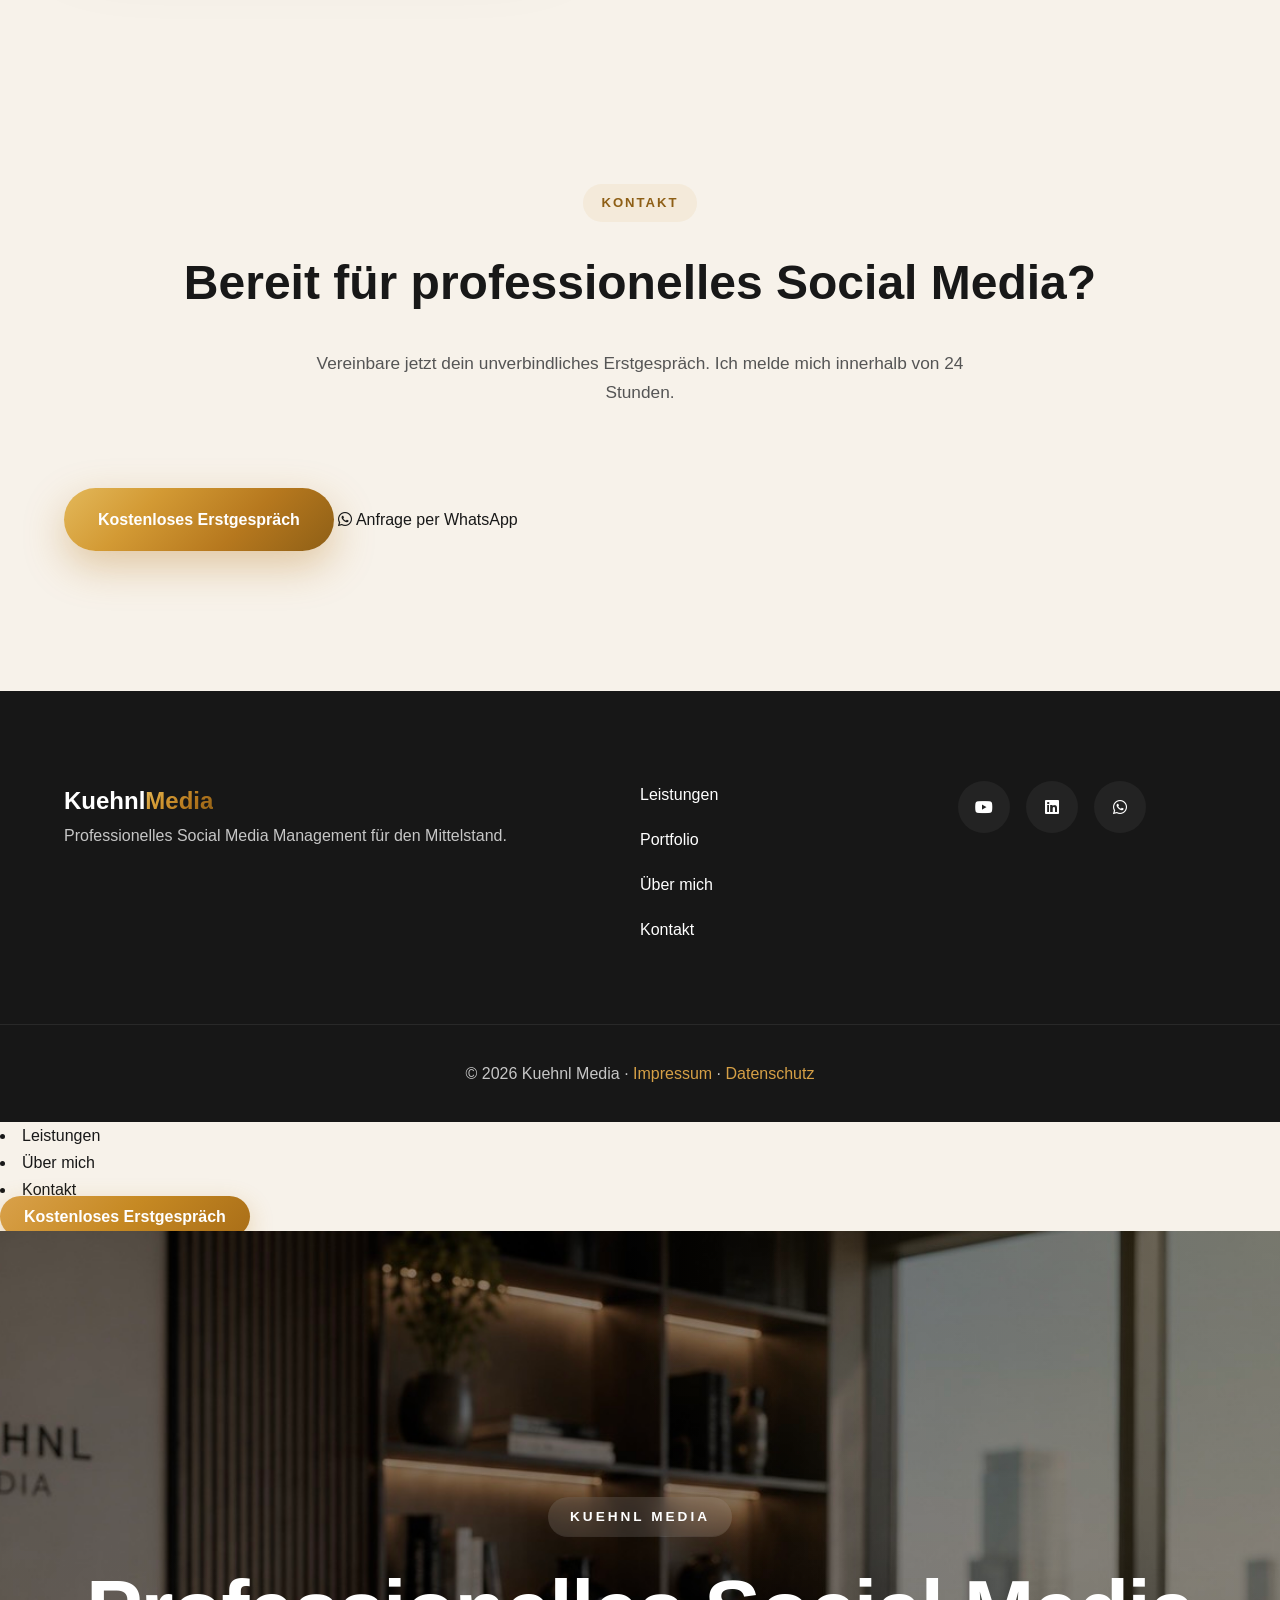
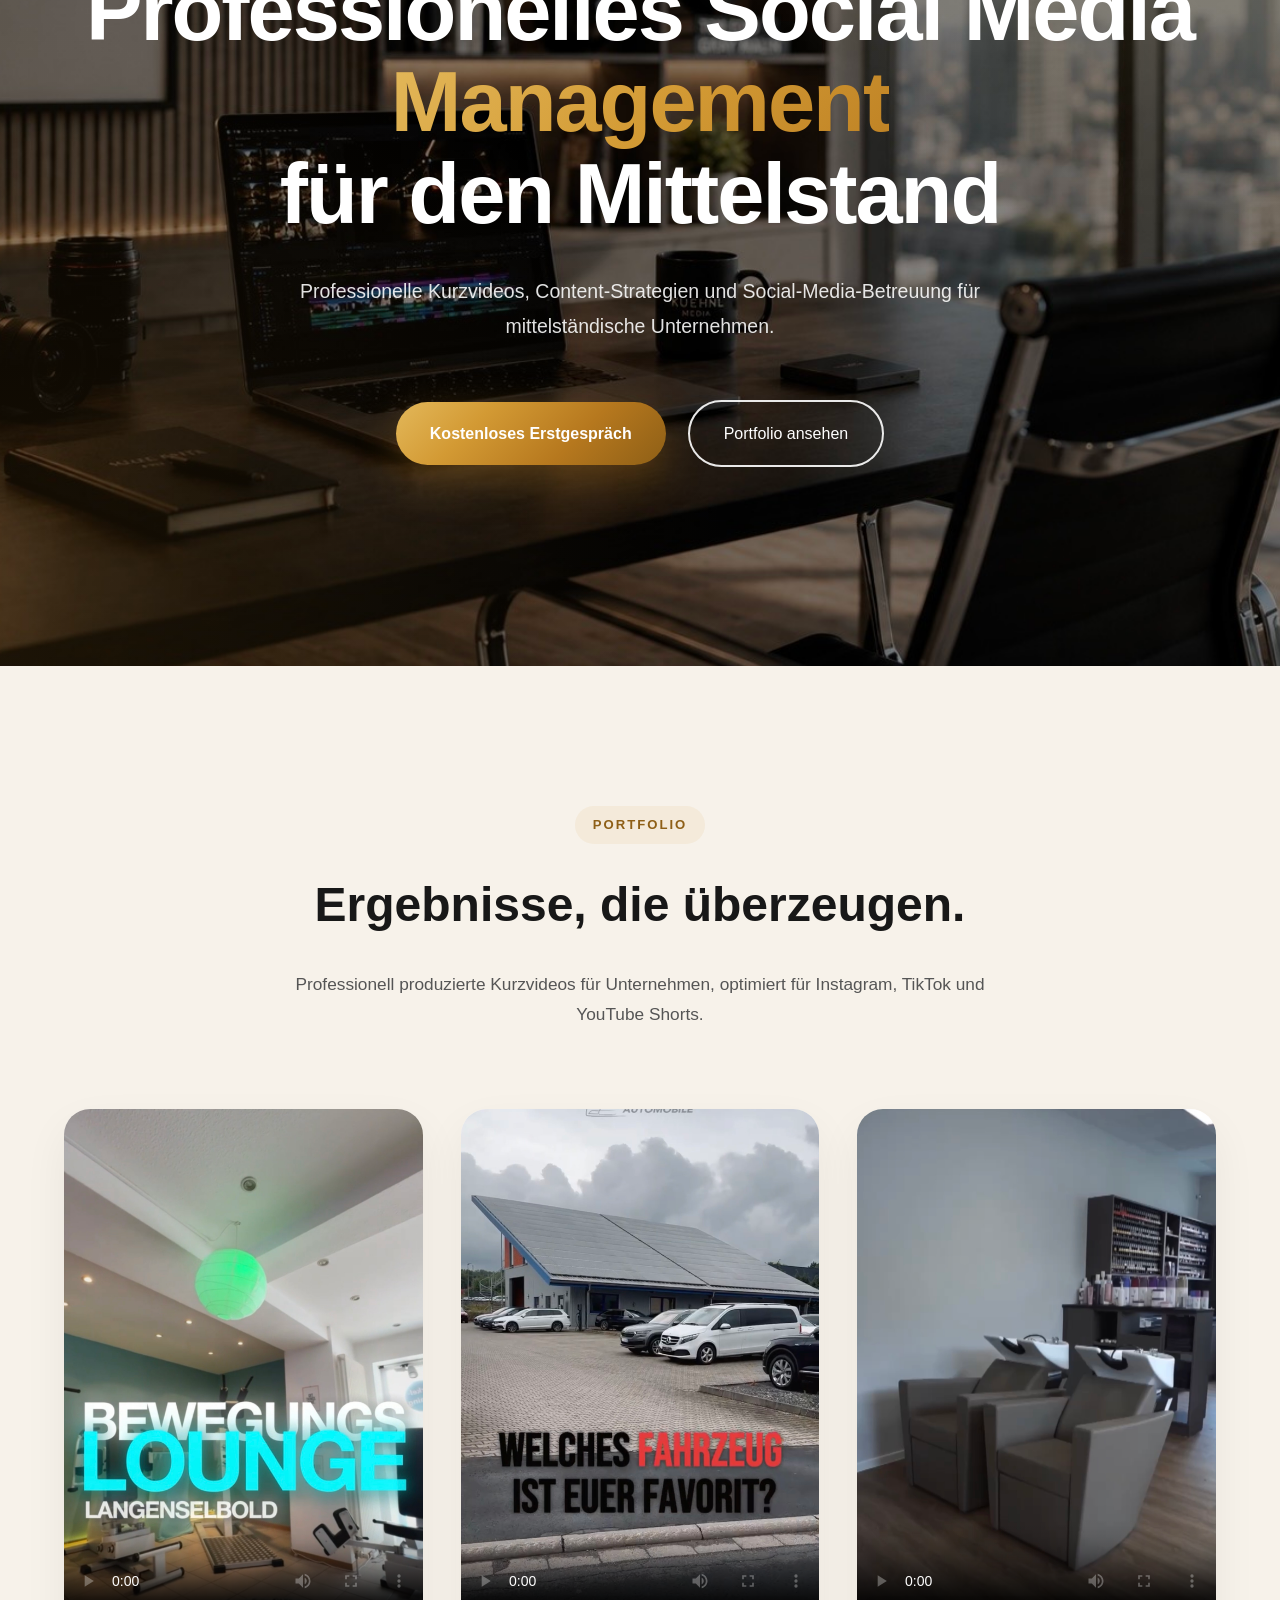
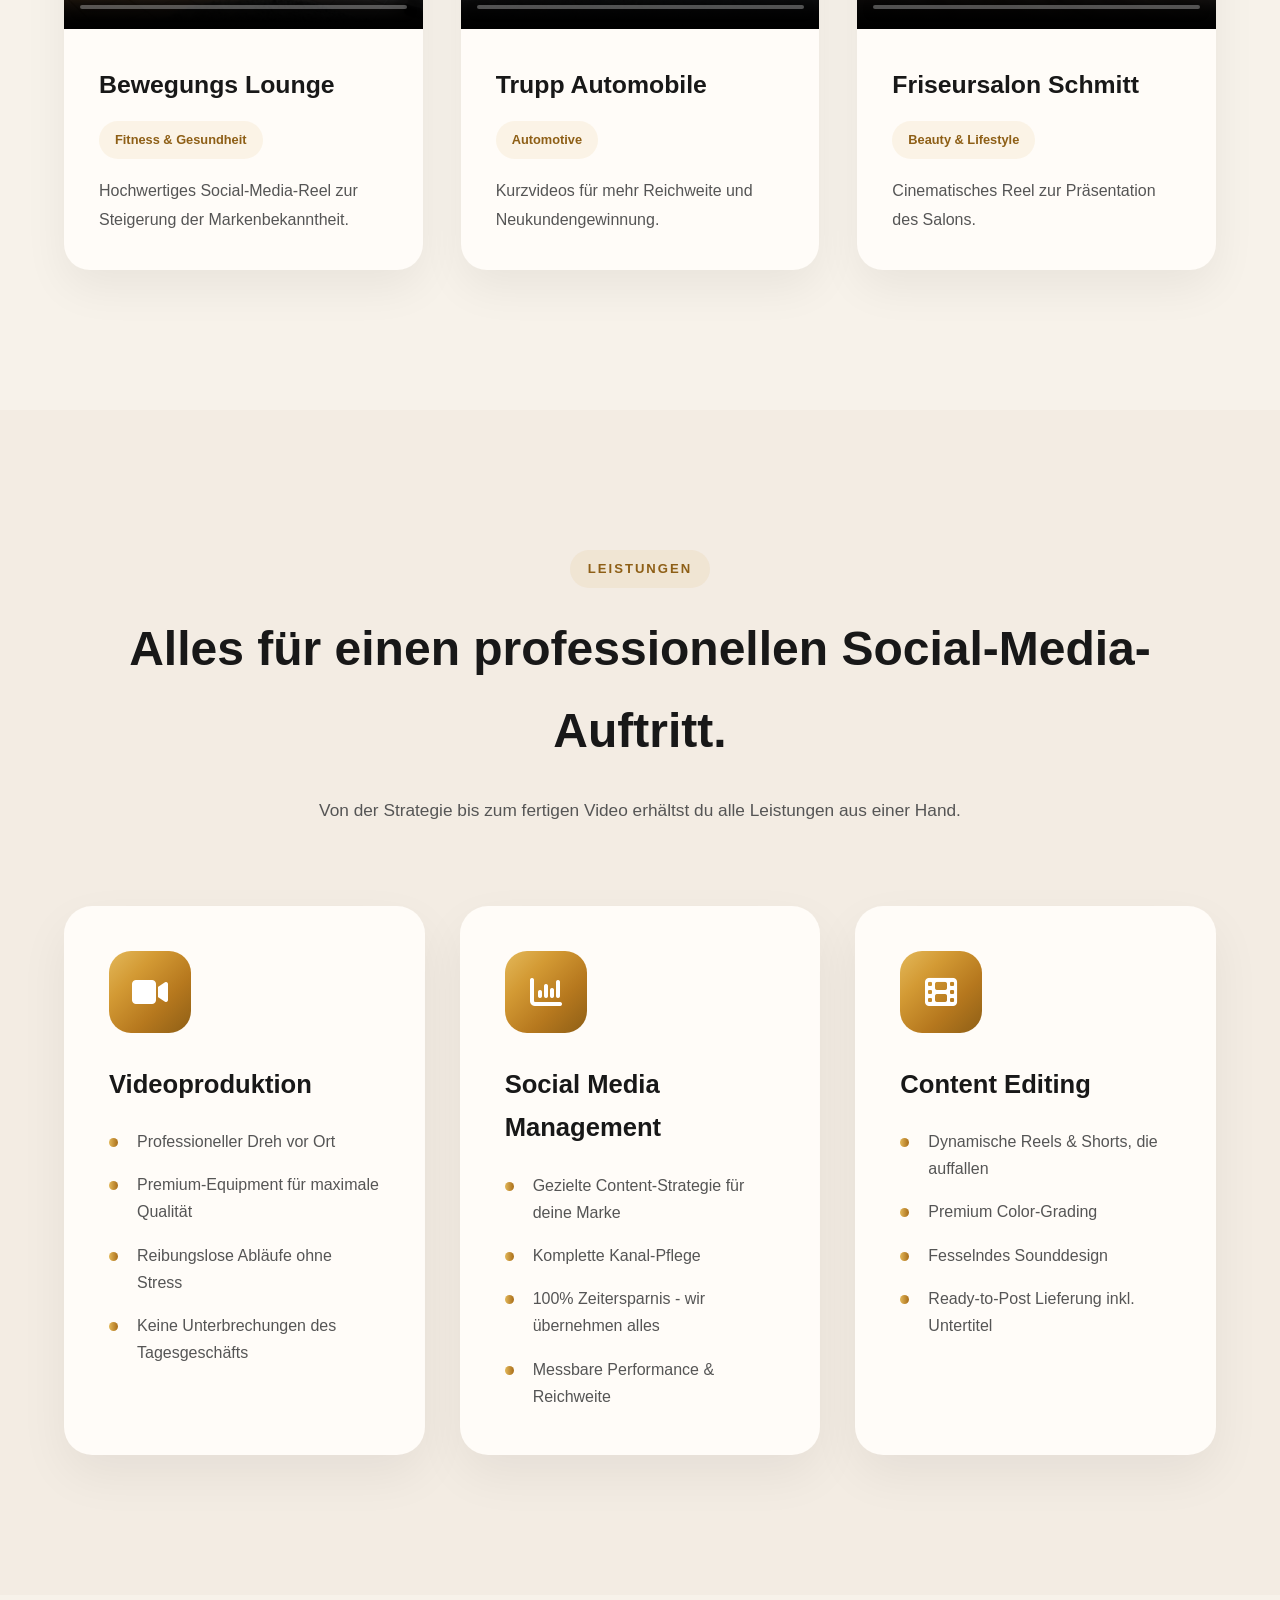
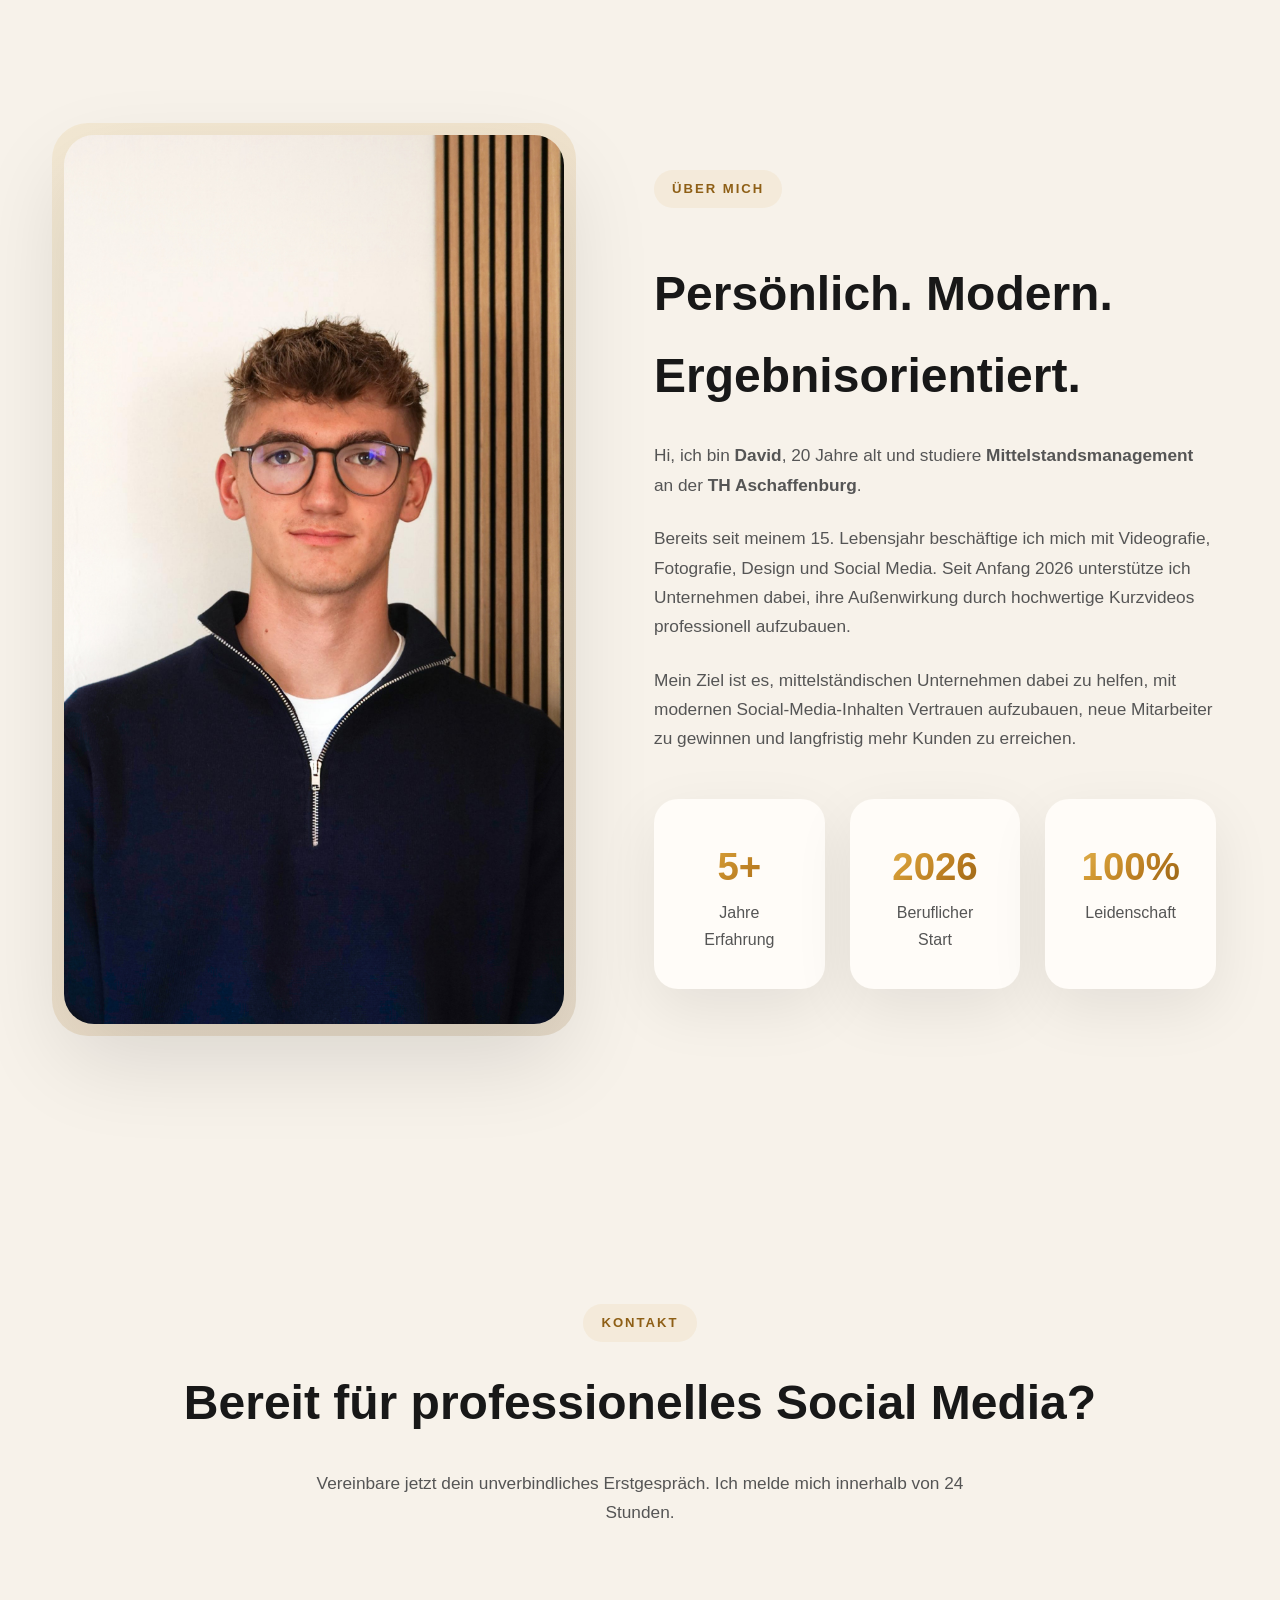
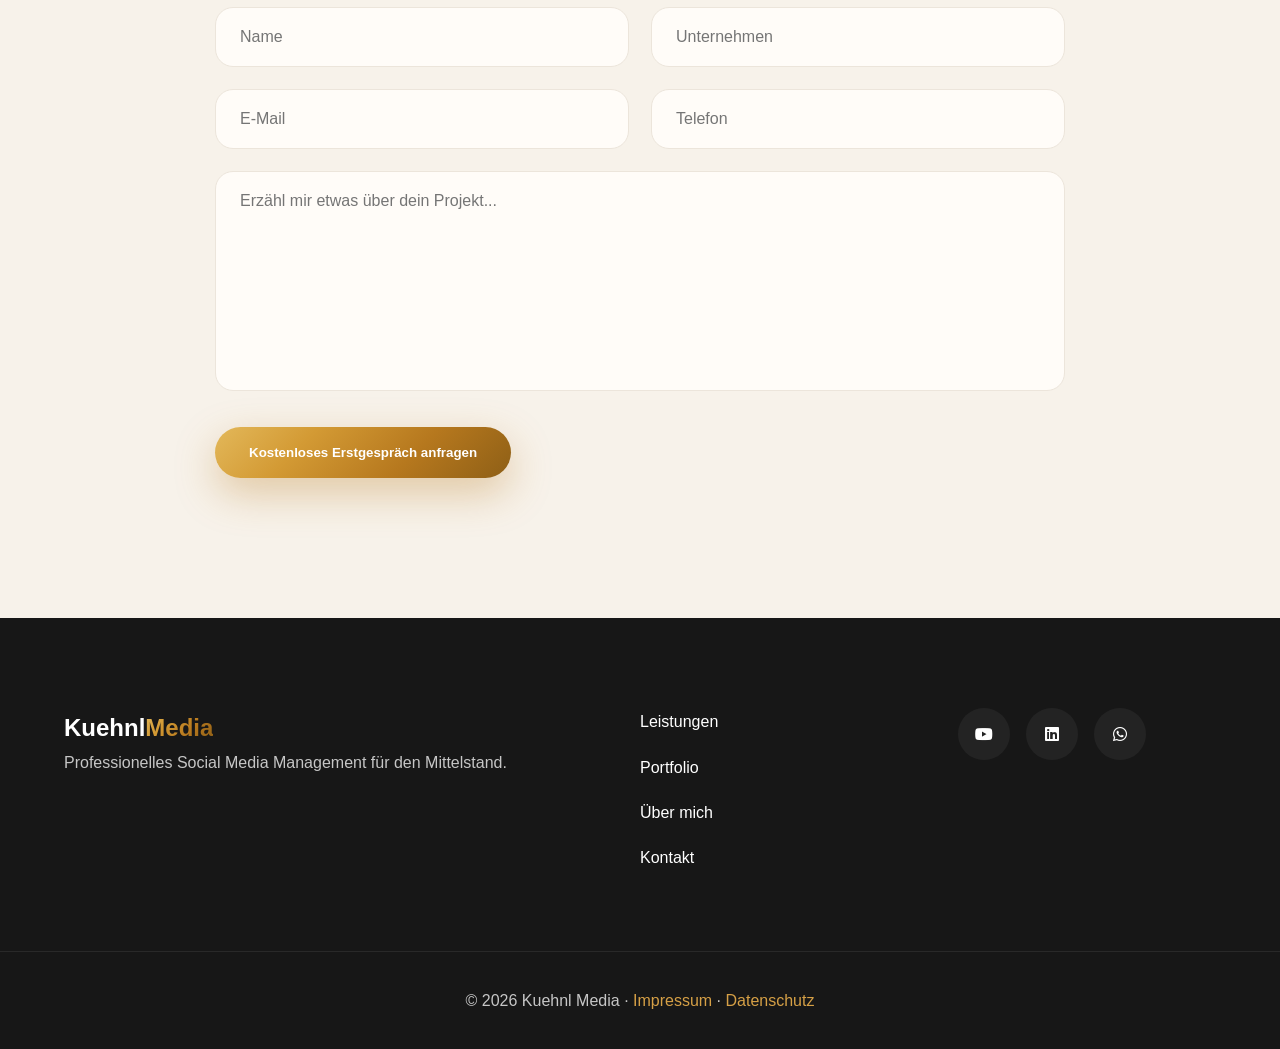
==== commit db0d44de: "Enhance SEO with updated title and meta tags Updated the title and meta tags for better SEO and clar" ====
--- a/index.html
+++ b/index.html
@@ -4,12 +4,24 @@
     <meta charset="UTF-8" />
     <meta name="viewport" content="width=device-width, initial-scale=1.0" />
 
-    <title>Kuehnl Media | Social Media Management für den Mittelstand</title>
     <link rel="stylesheet" href="style.css" >
-    <meta
-      name="description"
-      content="Professionelles Social Media Management, Videografie und Kurzvideos für mittelständische Unternehmen."
-    />
+    
+    <title>Kuehnl Media | Social Media & Videoproduktion für Unternehmen</title>
+<meta
+  name="description"
+  content="Kuehnl Media unterstützt mittelständische Unternehmen mit professioneller Social-Media-Videoproduktion, Reels, Kurzvideos und Content Management."
+/>
+
+<meta
+  name="keywords"
+  content="Social Media Agentur, Social Media Management, Videoproduktion, Reels für Unternehmen, Kurzvideos für Unternehmen, Social Media Gelnhausen, Social Media Frankfurt"
+/>
+
+<meta name="author" content="David Kuehnl – Kuehnl Media" />
+
+<meta name="robots" content="index, follow" />
+
+<link rel="canonical" href="https://kuehnl-media.de/" />
 
 
     <link rel="preconnect" href="https://fonts.googleapis.com" />
@@ -55,8 +67,8 @@
       <div class="hero-overlay"></div>
 
       <img
-        src="images/hero.jpg"
-        alt="Social Media Management"
+        src="images/hero.PNG"
+        alt="Social Media Agentur und Videoproduktion für mittelständische Unternehmen"
         class="hero-image"
       />
 
@@ -64,19 +76,19 @@
         <p class="hero-subtitle">KUEHNL MEDIA</p>
 
         <h1>
-          Professionelles Social Media
-
-          <span class="gold-gradient"> Management </span>
+          Social Media Agentur für den
+
+          <span class="gold-gradient"> Mittelstand </span>
 
           <br />
 
-          für den Mittelstand
+          aus der Region Frankfurt
         </h1>
 
         <p class="hero-text">
-          Professionelle Kurzvideos, Content-Strategien und
-          Social-Media-Betreuung für mittelständische Unternehmen.
-        </p>
+  Professionelle Videoproduktion, Reels und Social-Media-Content
+  für mittelständische Unternehmen in Gelnhausen, Hanau und Frankfurt.
+</p>
 
         <div class="hero-buttons">
           <a href="#kontakt" class="btn-primary"> Kostenloses Erstgespräch </a>
@@ -95,12 +107,12 @@
         <div class="section-header">
           <span class="section-badge"> Portfolio </span>
 
-          <h2>Ergebnisse, die überzeugen.</h2>
+          <h2>Professionelle Social-Media-Videos für Unternehmen.</h2>
 
           <p class="section-text">
-            Professionell produzierte Kurzvideos für Unternehmen, optimiert für
-            Instagram, TikTok und YouTube Shorts.
-          </p>
+  Hochwertige Reels und Kurzvideos für Unternehmen – professionell
+  produziert und optimiert für Instagram, TikTok und YouTube Shorts.
+</p>
         </div>
 
         <div class="portfolio-grid">
@@ -167,6 +179,7 @@
       </div>
     </section>
 
+
     <!-- ===================================== -->
     <!-- LEISTUNGEN -->
     <!-- ===================================== -->
@@ -176,12 +189,12 @@
         <div class="section-header">
           <span class="section-badge"> Leistungen </span>
 
-          <h2>Alles für einen professionellen Social-Media-Auftritt.</h2>
+          <h2>Social Media Management und Videoproduktion aus einer Hand.</h2>
 
           <p class="section-text">
-            Von der Strategie bis zum fertigen Video erhältst du alle Leistungen
-            aus einer Hand.
-          </p>
+  Von der Videoproduktion über Reels und Content Editing bis zum
+  Social-Media-Management – alles aus einer Hand.
+</p>
         </div>
 
         <div class="services-grid">
@@ -255,7 +268,7 @@
     <section class="about section" id="about">
       <div class="container about-container">
         <div class="about-image">
-          <img src="images/david.jpg" alt="David Kuehnl" />
+          <img src="images/david.jpg" alt="David Kuehnl - Gründer von Kuehnl Media" />
         </div>
 
         <div class="about-content">
@@ -322,29 +335,28 @@
           </p>
         </div>
 
-        <form class="contact-form">
-          <div class="input-group">
-            <input type="text" placeholder="Name" required />
-
-            <input type="text" placeholder="Unternehmen" />
-          </div>
-
-          <div class="input-group">
-            <input type="email" placeholder="E-Mail" required />
-
-            <input type="tel" placeholder="Telefon" />
-          </div>
-
-          <textarea
-            placeholder="Erzähl mir etwas über dein Projekt..."
-            rows="7"
-            required
-          ></textarea>
-
-          <button class="btn-primary" type="submit">
-            Kostenloses Erstgespräch anfragen
-          </button>
-        </form>
+        <div class="contact-buttons">
+
+  <a
+    href="https://calendly.com/david-kuehnl-media/30min"
+    class="btn-primary"
+    target="_blank"
+    rel="noopener noreferrer"
+  >
+    Kostenloses Erstgespräch
+  </a>
+
+  <a
+    href="https://wa.me/4917643228728"
+    class="btn-whatsapp"
+    target="_blank"
+    rel="noopener noreferrer"
+  >
+    <i class="fab fa-whatsapp"></i>
+    Anfrage per WhatsApp
+  </a>
+
+</div>
       </div>
     </section>
 
@@ -401,3 +413,370 @@
 <script src="script.js"></script>
   </body>
 </html>
+          <li><a href="#leistungen">Leistungen</a></li>
+          <li><a href="#about">Über mich</a></li>
+          <li><a href="#kontakt">Kontakt</a></li>
+        </ul>
+
+        <a href="#kontakt" class="nav-button"> Kostenloses Erstgespräch </a>
+
+        <div class="mobile-menu">
+          <span></span>
+          <span></span>
+          <span></span>
+        </div>
+      </nav>
+    </header>
+
+    <!-- ============================= -->
+
+    <section class="hero">
+      <div class="hero-overlay"></div>
+
+      <img
+        src="images/hero.jpg"
+        alt="Social Media Management"
+        class="hero-image"
+      />
+
+      <div class="hero-content">
+        <p class="hero-subtitle">KUEHNL MEDIA</p>
+
+        <h1>
+          Professionelles Social Media
+
+          <span class="gold-gradient"> Management </span>
+
+          <br />
+
+          für den Mittelstand
+        </h1>
+
+        <p class="hero-text">
+          Professionelle Kurzvideos, Content-Strategien und
+          Social-Media-Betreuung für mittelständische Unternehmen.
+        </p>
+
+        <div class="hero-buttons">
+          <a href="#kontakt" class="btn-primary"> Kostenloses Erstgespräch </a>
+
+          <a href="#portfolio" class="btn-secondary"> Portfolio ansehen </a>
+        </div>
+      </div>
+    </section>
+
+    <!-- ===================================== -->
+    <!-- PORTFOLIO -->
+    <!-- ===================================== -->
+
+    <section class="portfolio section" id="portfolio">
+      <div class="container">
+        <div class="section-header">
+          <span class="section-badge"> Portfolio </span>
+
+          <h2>Ergebnisse, die überzeugen.</h2>
+
+          <p class="section-text">
+            Professionell produzierte Kurzvideos für Unternehmen, optimiert für
+            Instagram, TikTok und YouTube Shorts.
+          </p>
+        </div>
+
+        <div class="portfolio-grid">
+          <!-- VIDEO 1 -->
+
+          <div class="portfolio-card">
+            <div class="video-wrapper">
+              <video controls poster="images/thumbnail_bewegungslounge.jpg">
+                <source src="videos/bewegungslounge.mov" type="video/mp4" />
+              </video>
+            </div>
+
+            <div class="portfolio-content">
+              <h3>Bewegungs Lounge</h3>
+
+              <span class="portfolio-category"> Fitness & Gesundheit </span>
+
+              <p>
+                Hochwertiges Social-Media-Reel zur Steigerung der
+                Markenbekanntheit.
+              </p>
+            </div>
+          </div>
+
+          <!-- VIDEO 2 -->
+
+          <div class="portfolio-card">
+            <div class="video-wrapper">
+              <video controls poster="images/thumbnail_trupp.jpg">
+                <source src="videos/trupp_automobile.mp4" type="video/mp4" />
+              </video>
+            </div>
+
+            <div class="portfolio-content">
+              <h3>Trupp Automobile</h3>
+
+              <span class="portfolio-category"> Automotive </span>
+
+              <p>Kurzvideos für mehr Reichweite und Neukundengewinnung.</p>
+            </div>
+          </div>
+
+          <!-- VIDEO 3 -->
+
+          <div class="portfolio-card">
+            <div class="video-wrapper">
+              <video controls poster="images/thumbnail_schmitt.jpg">
+                <source
+                  src="videos/friseursalon_schmitt.mov"
+                  type="video/mp4"
+                />
+              </video>
+            </div>
+
+            <div class="portfolio-content">
+              <h3>Friseursalon Schmitt</h3>
+
+              <span class="portfolio-category"> Beauty & Lifestyle </span>
+
+              <p>Cinematisches Reel zur Präsentation des Salons.</p>
+            </div>
+          </div>
+        </div>
+      </div>
+    </section>
+
+    <!-- ===================================== -->
+    <!-- LEISTUNGEN -->
+    <!-- ===================================== -->
+
+    <section class="services section" id="leistungen">
+      <div class="container">
+        <div class="section-header">
+          <span class="section-badge"> Leistungen </span>
+
+          <h2>Alles für einen professionellen Social-Media-Auftritt.</h2>
+
+          <p class="section-text">
+            Von der Strategie bis zum fertigen Video erhältst du alle Leistungen
+            aus einer Hand.
+          </p>
+        </div>
+
+        <div class="services-grid">
+          <!-- KARTE 1 -->
+
+          <div class="service-card">
+            <div class="service-icon">
+              <i class="fa-solid fa-video"></i>
+            </div>
+
+            <h3>Videoproduktion</h3>
+
+            <ul>
+              <li>Professioneller Dreh vor Ort</li>
+
+              <li>Premium-Equipment für maximale Qualität</li>
+
+              <li>Reibungslose Abläufe ohne Stress</li>
+
+              <li>Keine Unterbrechungen des Tagesgeschäfts</li>
+            </ul>
+          </div>
+
+          <!-- KARTE 2 -->
+
+          <div class="service-card">
+            <div class="service-icon">
+              <i class="fa-solid fa-chart-column"></i>
+            </div>
+
+            <h3>Social Media Management</h3>
+
+            <ul>
+              <li>Gezielte Content-Strategie für deine Marke</li>
+
+              <li>Komplette Kanal-Pflege</li>
+
+              <li>100% Zeitersparnis - wir übernehmen alles</li>
+
+              <li>Messbare Performance & Reichweite</li>
+            </ul>
+          </div>
+
+          <!-- KARTE 3 -->
+
+          <div class="service-card">
+            <div class="service-icon">
+              <i class="fa-solid fa-film"></i>
+            </div>
+
+            <h3>Content Editing</h3>
+
+            <ul>
+              <li>Dynamische Reels & Shorts, die auffallen</li>
+
+              <li>Premium Color-Grading</li>
+
+              <li>Fesselndes Sounddesign</li>
+
+              <li>Ready-to-Post Lieferung inkl. Untertitel</li>
+            </ul>
+          </div>
+        </div>
+      </div>
+    </section>
+
+    <!-- ===================================== -->
+    <!-- ÜBER MICH -->
+    <!-- ===================================== -->
+
+    <section class="about section" id="about">
+      <div class="container about-container">
+        <div class="about-image">
+          <img src="images/david.jpg" alt="David Kuehnl" />
+        </div>
+
+        <div class="about-content">
+          <span class="section-badge"> Über mich </span>
+
+          <h2>Persönlich. Modern. Ergebnisorientiert.</h2>
+
+          <p>
+            Hi, ich bin <strong>David</strong>, 20 Jahre alt und studiere
+            <strong>Mittelstandsmanagement</strong> an der
+            <strong>TH Aschaffenburg</strong>.
+          </p>
+
+          <p>
+            Bereits seit meinem 15. Lebensjahr beschäftige ich mich mit
+            Videografie, Fotografie, Design und Social Media. Seit Anfang 2026
+            unterstütze ich Unternehmen dabei, ihre Außenwirkung durch
+            hochwertige Kurzvideos professionell aufzubauen.
+          </p>
+
+          <p>
+            Mein Ziel ist es, mittelständischen Unternehmen dabei zu helfen, mit
+            modernen Social-Media-Inhalten Vertrauen aufzubauen, neue
+            Mitarbeiter zu gewinnen und langfristig mehr Kunden zu erreichen.
+          </p>
+
+          <div class="about-highlights">
+            <div class="highlight">
+              <h3>5+</h3>
+
+              <span> Jahre Erfahrung </span>
+            </div>
+
+            <div class="highlight">
+              <h3>2026</h3>
+
+              <span> Beruflicher Start </span>
+            </div>
+
+            <div class="highlight">
+              <h3>100%</h3>
+
+              <span> Leidenschaft </span>
+            </div>
+          </div>
+        </div>
+      </div>
+    </section>
+
+    <!-- ===================================== -->
+    <!-- KONTAKT -->
+    <!-- ===================================== -->
+
+    <section class="contact section" id="kontakt">
+      <div class="container">
+        <div class="section-header">
+          <span class="section-badge"> Kontakt </span>
+
+          <h2>Bereit für professionelles Social Media?</h2>
+
+          <p class="section-text">
+            Vereinbare jetzt dein unverbindliches Erstgespräch. Ich melde mich
+            innerhalb von 24 Stunden.
+          </p>
+        </div>
+
+        <form class="contact-form">
+          <div class="input-group">
+            <input type="text" placeholder="Name" required />
+
+            <input type="text" placeholder="Unternehmen" />
+          </div>
+
+          <div class="input-group">
+            <input type="email" placeholder="E-Mail" required />
+
+            <input type="tel" placeholder="Telefon" />
+          </div>
+
+          <textarea
+            placeholder="Erzähl mir etwas über dein Projekt..."
+            rows="7"
+            required
+          ></textarea>
+
+          <button class="btn-primary" type="submit">
+            Kostenloses Erstgespräch anfragen
+          </button>
+        </form>
+      </div>
+    </section>
+
+    <!-- ===================================== -->
+    <!-- FOOTER -->
+    <!-- ===================================== -->
+
+    <footer class="footer">
+      <div class="container footer-container">
+        <div class="footer-logo">
+          <h2>Kuehnl<span>Media</span></h2>
+
+          <p>Professionelles Social Media Management für den Mittelstand.</p>
+        </div>
+
+        <div class="footer-links">
+          <a href="#leistungen">Leistungen</a>
+
+          <a href="#portfolio">Portfolio</a>
+
+          <a href="#about">Über mich</a>
+
+          <a href="#kontakt">Kontakt</a>
+        </div>
+
+        <div class="footer-social">
+          <a href="https://www.youtube.com/@kuehnl-media" target="_blank">
+            <i class="fab fa-youtube"></i>
+          </a>
+
+          <a
+            href="https://www.linkedin.com/in/david-k%C3%BChnl-931aa8323/"
+            target="_blank"
+            rel="noopener noreferrer"
+            aria-label="LinkedIn"
+          >
+            <i class="fab fa-linkedin"></i>
+          </a>
+
+          <a href="https://wa.me/4917643228728" target="_blank">
+            <i class="fab fa-whatsapp"></i>
+          </a>
+        </div>
+      </div>
+
+      <div class="footer-bottom">
+        <p>
+          © 2026 Kuehnl Media ·
+          <a href="impressum.html">Impressum</a> ·
+          <a href="datenschutz.html">Datenschutz</a>
+        </p>
+      </div>
+    </footer>
+<script src="script.js"></script>
+  </body>
+</html>
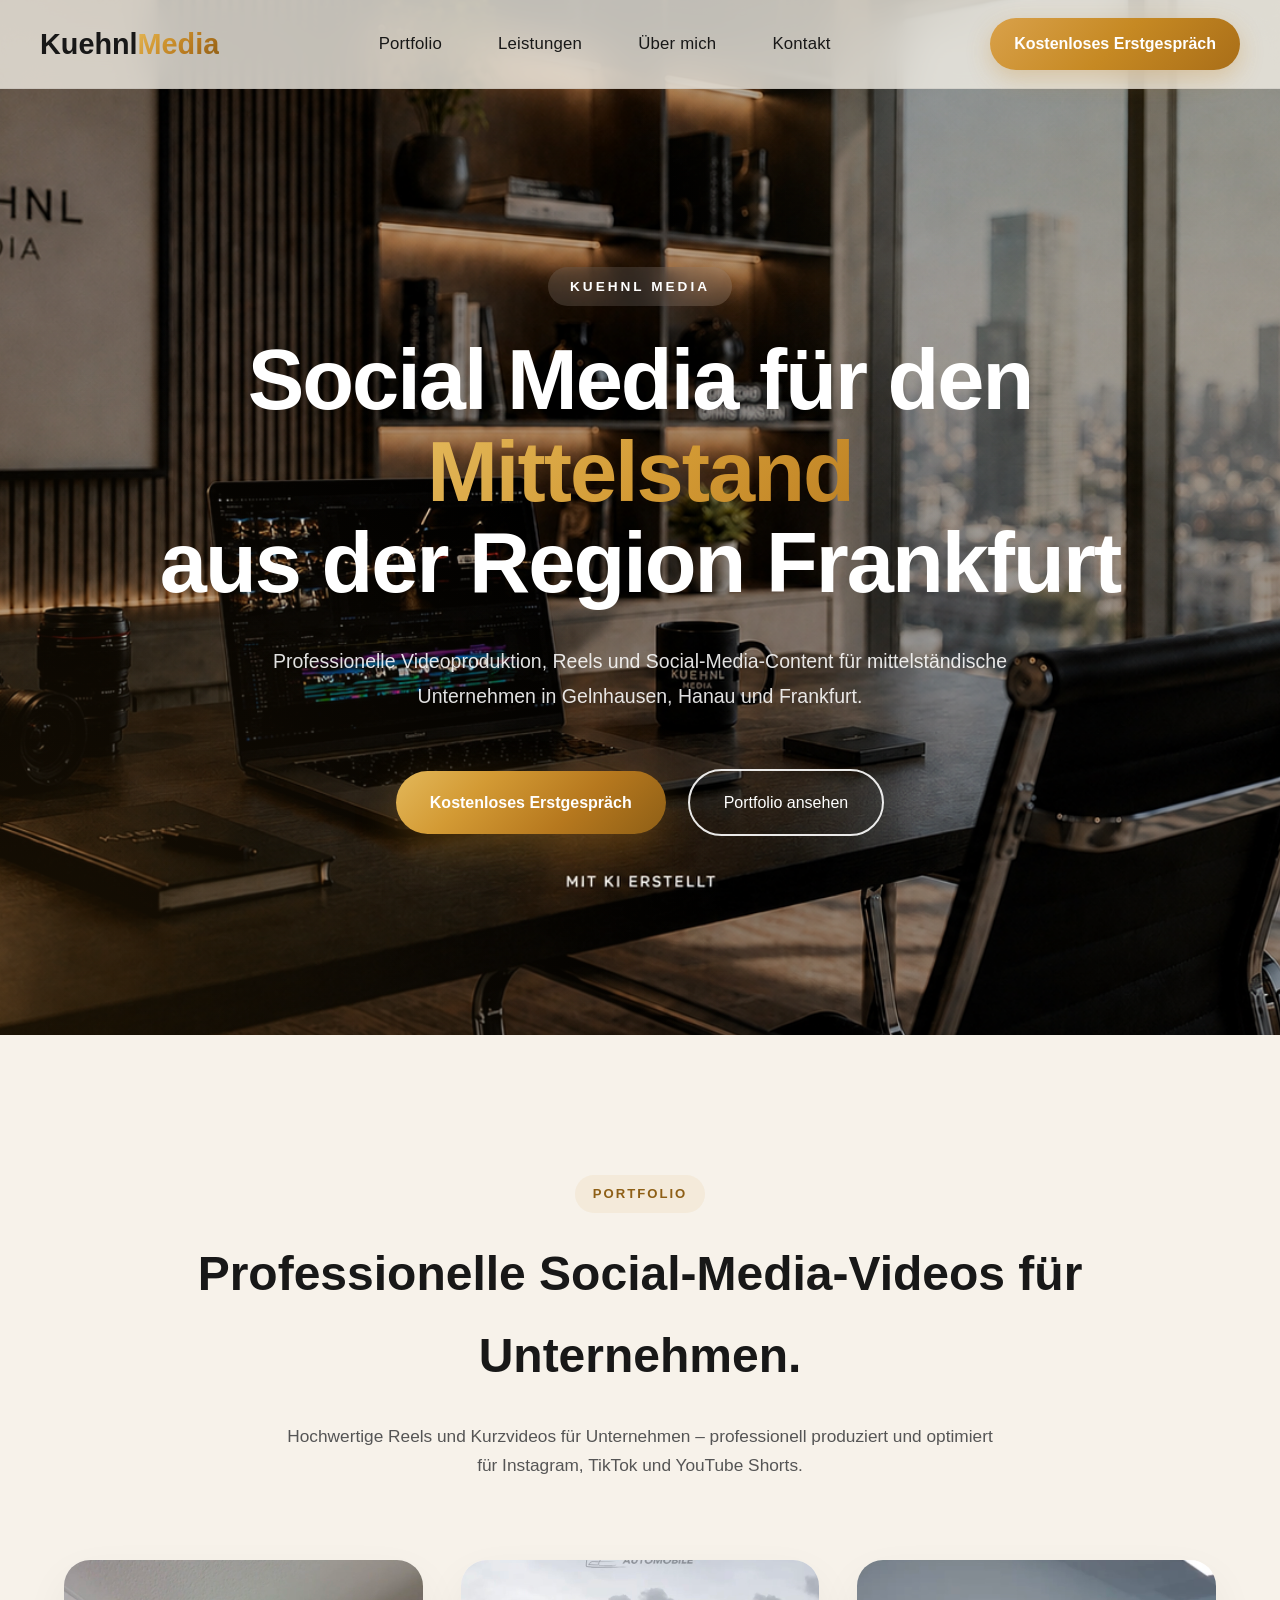
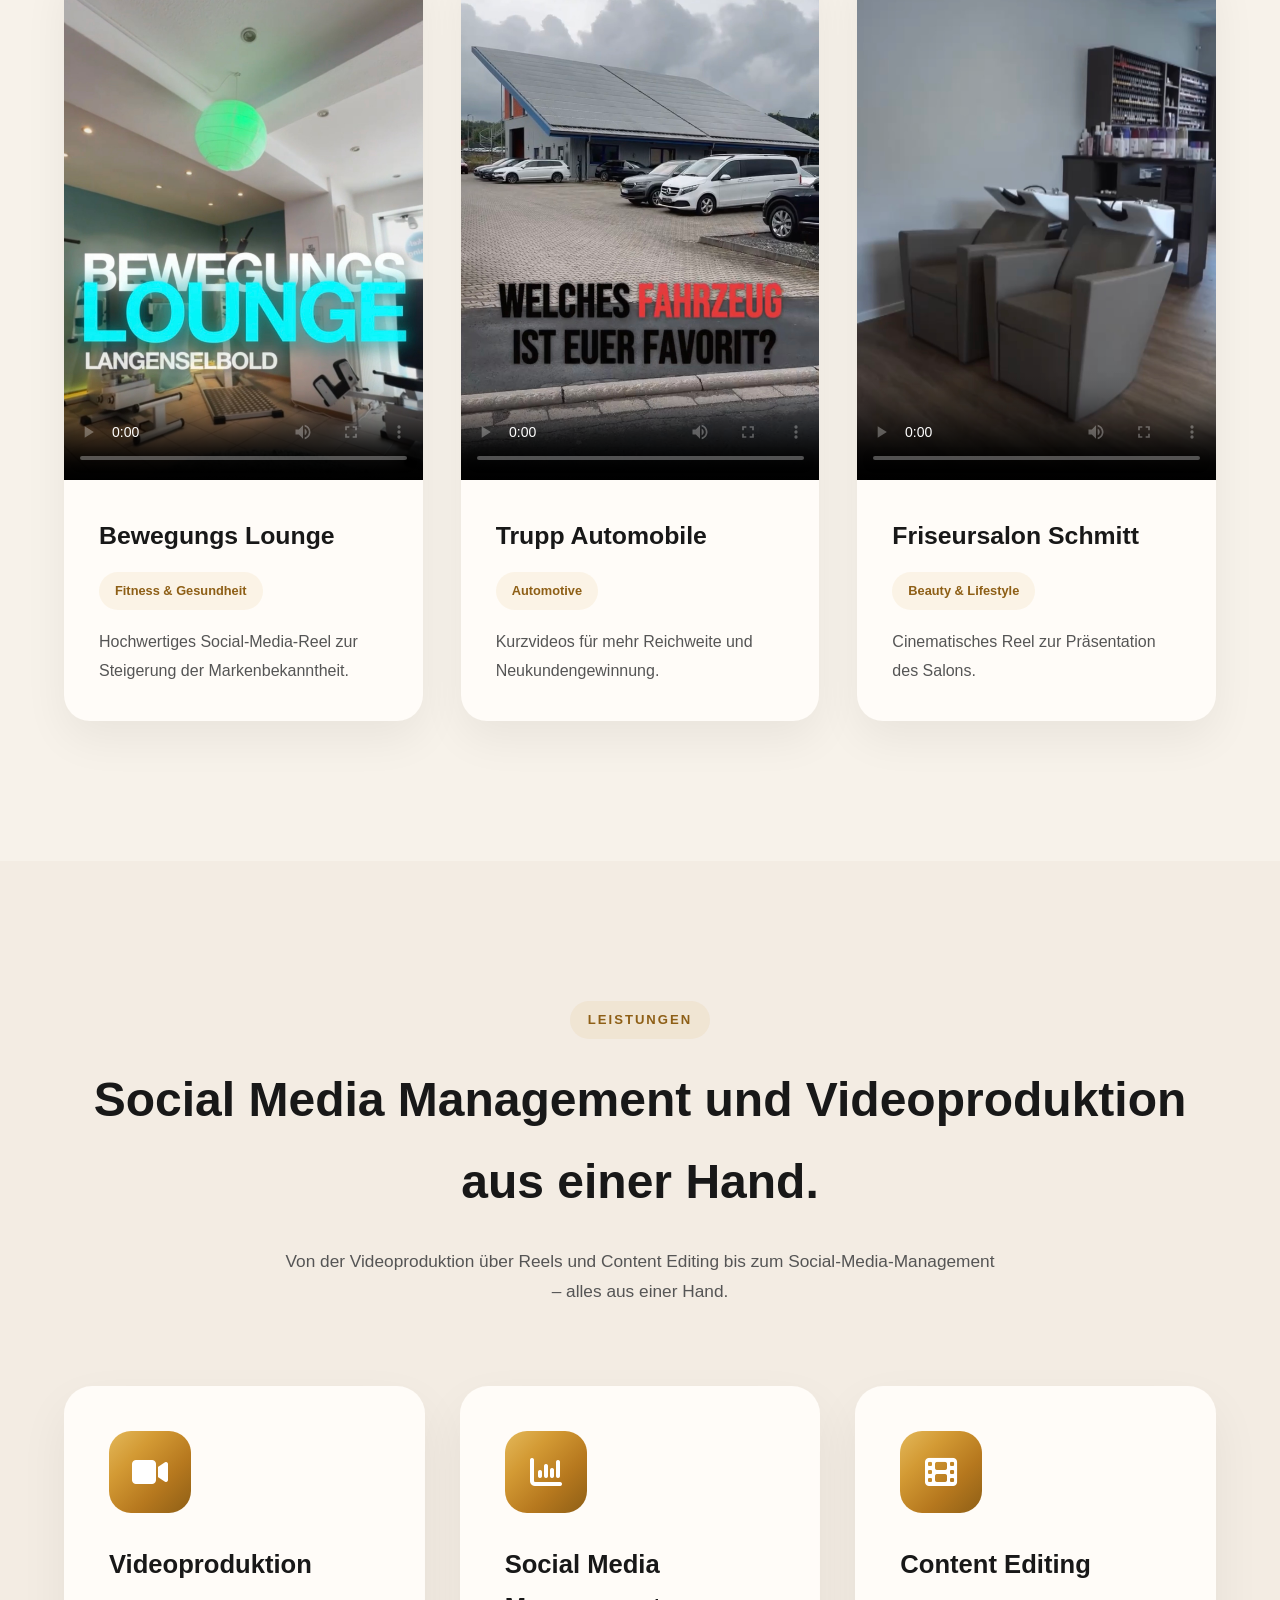
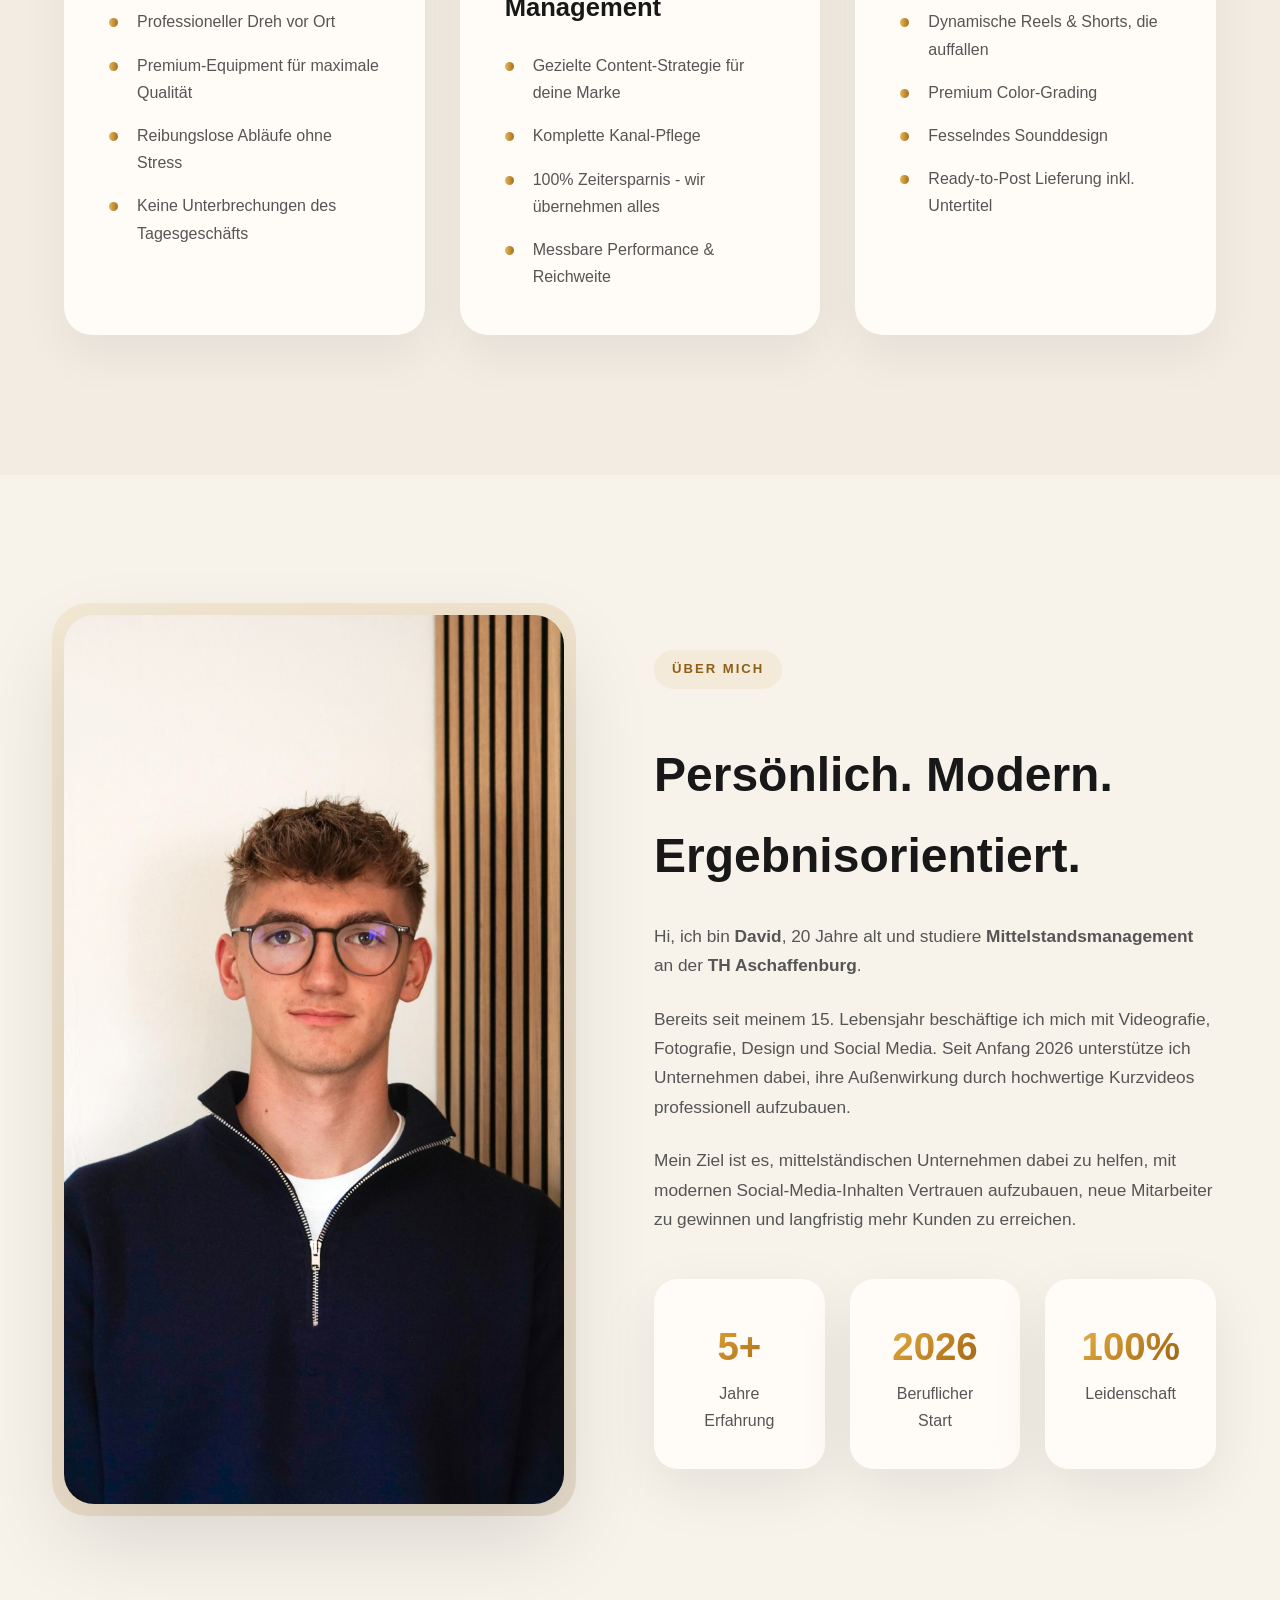
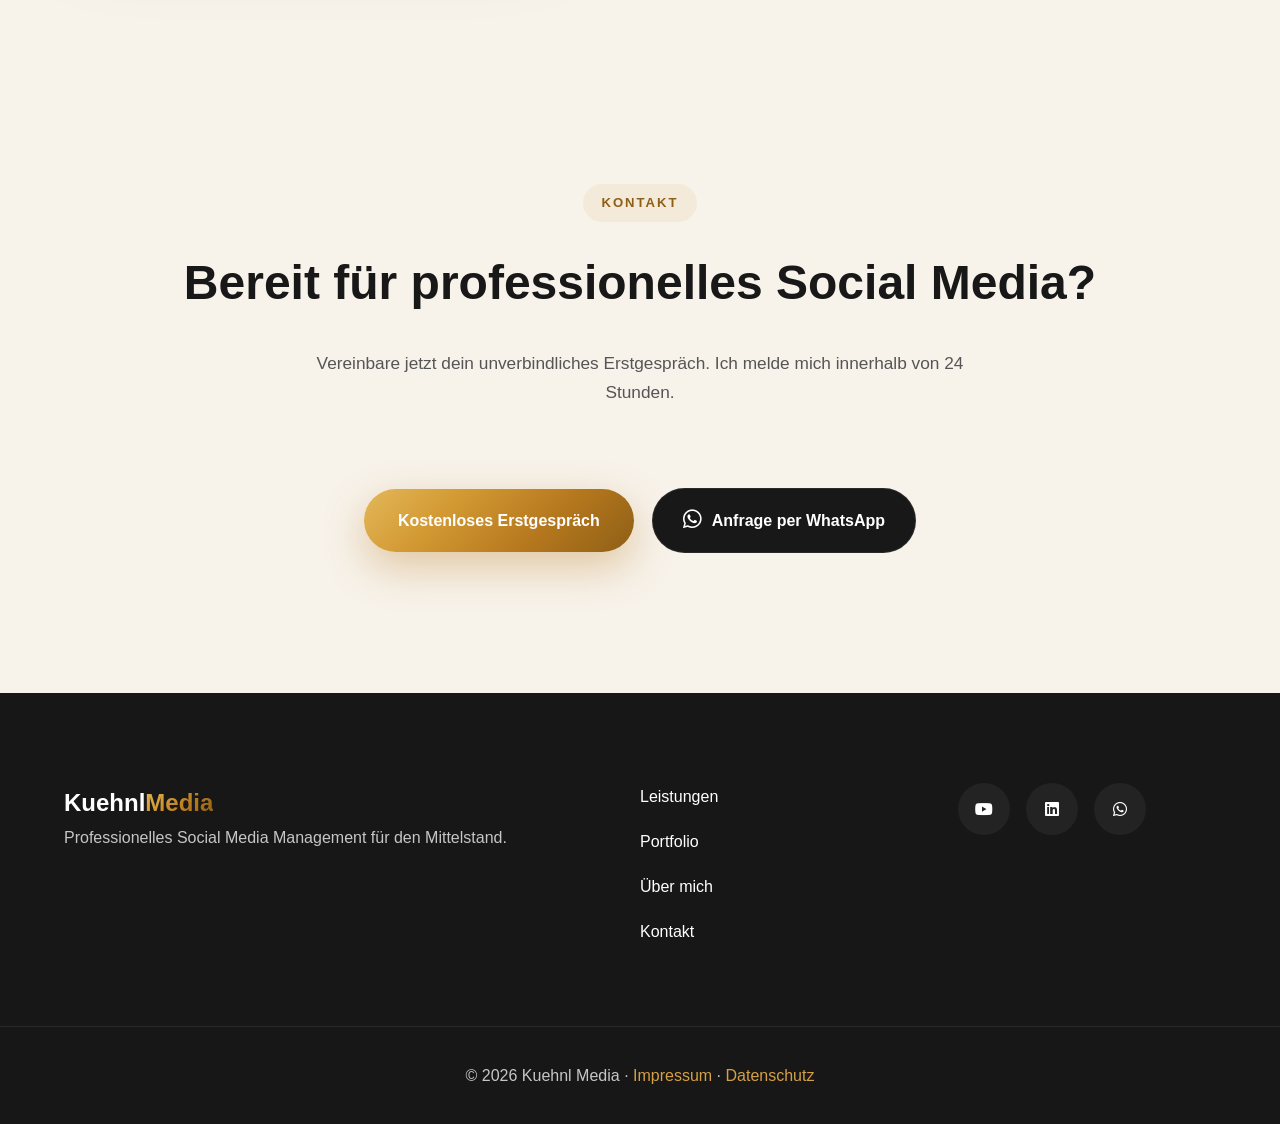
==== commit 106cc112: "Update index.html" ====
--- a/index.html
+++ b/index.html
@@ -76,7 +76,7 @@
         <p class="hero-subtitle">KUEHNL MEDIA</p>
 
         <h1>
-          Social Media Agentur für den
+          Social Media für den
 
           <span class="gold-gradient"> Mittelstand </span>
 
@@ -413,370 +413,3 @@
 <script src="script.js"></script>
   </body>
 </html>
-          <li><a href="#leistungen">Leistungen</a></li>
-          <li><a href="#about">Über mich</a></li>
-          <li><a href="#kontakt">Kontakt</a></li>
-        </ul>
-
-        <a href="#kontakt" class="nav-button"> Kostenloses Erstgespräch </a>
-
-        <div class="mobile-menu">
-          <span></span>
-          <span></span>
-          <span></span>
-        </div>
-      </nav>
-    </header>
-
-    <!-- ============================= -->
-
-    <section class="hero">
-      <div class="hero-overlay"></div>
-
-      <img
-        src="images/hero.jpg"
-        alt="Social Media Management"
-        class="hero-image"
-      />
-
-      <div class="hero-content">
-        <p class="hero-subtitle">KUEHNL MEDIA</p>
-
-        <h1>
-          Professionelles Social Media
-
-          <span class="gold-gradient"> Management </span>
-
-          <br />
-
-          für den Mittelstand
-        </h1>
-
-        <p class="hero-text">
-          Professionelle Kurzvideos, Content-Strategien und
-          Social-Media-Betreuung für mittelständische Unternehmen.
-        </p>
-
-        <div class="hero-buttons">
-          <a href="#kontakt" class="btn-primary"> Kostenloses Erstgespräch </a>
-
-          <a href="#portfolio" class="btn-secondary"> Portfolio ansehen </a>
-        </div>
-      </div>
-    </section>
-
-    <!-- ===================================== -->
-    <!-- PORTFOLIO -->
-    <!-- ===================================== -->
-
-    <section class="portfolio section" id="portfolio">
-      <div class="container">
-        <div class="section-header">
-          <span class="section-badge"> Portfolio </span>
-
-          <h2>Ergebnisse, die überzeugen.</h2>
-
-          <p class="section-text">
-            Professionell produzierte Kurzvideos für Unternehmen, optimiert für
-            Instagram, TikTok und YouTube Shorts.
-          </p>
-        </div>
-
-        <div class="portfolio-grid">
-          <!-- VIDEO 1 -->
-
-          <div class="portfolio-card">
-            <div class="video-wrapper">
-              <video controls poster="images/thumbnail_bewegungslounge.jpg">
-                <source src="videos/bewegungslounge.mov" type="video/mp4" />
-              </video>
-            </div>
-
-            <div class="portfolio-content">
-              <h3>Bewegungs Lounge</h3>
-
-              <span class="portfolio-category"> Fitness & Gesundheit </span>
-
-              <p>
-                Hochwertiges Social-Media-Reel zur Steigerung der
-                Markenbekanntheit.
-              </p>
-            </div>
-          </div>
-
-          <!-- VIDEO 2 -->
-
-          <div class="portfolio-card">
-            <div class="video-wrapper">
-              <video controls poster="images/thumbnail_trupp.jpg">
-                <source src="videos/trupp_automobile.mp4" type="video/mp4" />
-              </video>
-            </div>
-
-            <div class="portfolio-content">
-              <h3>Trupp Automobile</h3>
-
-              <span class="portfolio-category"> Automotive </span>
-
-              <p>Kurzvideos für mehr Reichweite und Neukundengewinnung.</p>
-            </div>
-          </div>
-
-          <!-- VIDEO 3 -->
-
-          <div class="portfolio-card">
-            <div class="video-wrapper">
-              <video controls poster="images/thumbnail_schmitt.jpg">
-                <source
-                  src="videos/friseursalon_schmitt.mov"
-                  type="video/mp4"
-                />
-              </video>
-            </div>
-
-            <div class="portfolio-content">
-              <h3>Friseursalon Schmitt</h3>
-
-              <span class="portfolio-category"> Beauty & Lifestyle </span>
-
-              <p>Cinematisches Reel zur Präsentation des Salons.</p>
-            </div>
-          </div>
-        </div>
-      </div>
-    </section>
-
-    <!-- ===================================== -->
-    <!-- LEISTUNGEN -->
-    <!-- ===================================== -->
-
-    <section class="services section" id="leistungen">
-      <div class="container">
-        <div class="section-header">
-          <span class="section-badge"> Leistungen </span>
-
-          <h2>Alles für einen professionellen Social-Media-Auftritt.</h2>
-
-          <p class="section-text">
-            Von der Strategie bis zum fertigen Video erhältst du alle Leistungen
-            aus einer Hand.
-          </p>
-        </div>
-
-        <div class="services-grid">
-          <!-- KARTE 1 -->
-
-          <div class="service-card">
-            <div class="service-icon">
-              <i class="fa-solid fa-video"></i>
-            </div>
-
-            <h3>Videoproduktion</h3>
-
-            <ul>
-              <li>Professioneller Dreh vor Ort</li>
-
-              <li>Premium-Equipment für maximale Qualität</li>
-
-              <li>Reibungslose Abläufe ohne Stress</li>
-
-              <li>Keine Unterbrechungen des Tagesgeschäfts</li>
-            </ul>
-          </div>
-
-          <!-- KARTE 2 -->
-
-          <div class="service-card">
-            <div class="service-icon">
-              <i class="fa-solid fa-chart-column"></i>
-            </div>
-
-            <h3>Social Media Management</h3>
-
-            <ul>
-              <li>Gezielte Content-Strategie für deine Marke</li>
-
-              <li>Komplette Kanal-Pflege</li>
-
-              <li>100% Zeitersparnis - wir übernehmen alles</li>
-
-              <li>Messbare Performance & Reichweite</li>
-            </ul>
-          </div>
-
-          <!-- KARTE 3 -->
-
-          <div class="service-card">
-            <div class="service-icon">
-              <i class="fa-solid fa-film"></i>
-            </div>
-
-            <h3>Content Editing</h3>
-
-            <ul>
-              <li>Dynamische Reels & Shorts, die auffallen</li>
-
-              <li>Premium Color-Grading</li>
-
-              <li>Fesselndes Sounddesign</li>
-
-              <li>Ready-to-Post Lieferung inkl. Untertitel</li>
-            </ul>
-          </div>
-        </div>
-      </div>
-    </section>
-
-    <!-- ===================================== -->
-    <!-- ÜBER MICH -->
-    <!-- ===================================== -->
-
-    <section class="about section" id="about">
-      <div class="container about-container">
-        <div class="about-image">
-          <img src="images/david.jpg" alt="David Kuehnl" />
-        </div>
-
-        <div class="about-content">
-          <span class="section-badge"> Über mich </span>
-
-          <h2>Persönlich. Modern. Ergebnisorientiert.</h2>
-
-          <p>
-            Hi, ich bin <strong>David</strong>, 20 Jahre alt und studiere
-            <strong>Mittelstandsmanagement</strong> an der
-            <strong>TH Aschaffenburg</strong>.
-          </p>
-
-          <p>
-            Bereits seit meinem 15. Lebensjahr beschäftige ich mich mit
-            Videografie, Fotografie, Design und Social Media. Seit Anfang 2026
-            unterstütze ich Unternehmen dabei, ihre Außenwirkung durch
-            hochwertige Kurzvideos professionell aufzubauen.
-          </p>
-
-          <p>
-            Mein Ziel ist es, mittelständischen Unternehmen dabei zu helfen, mit
-            modernen Social-Media-Inhalten Vertrauen aufzubauen, neue
-            Mitarbeiter zu gewinnen und langfristig mehr Kunden zu erreichen.
-          </p>
-
-          <div class="about-highlights">
-            <div class="highlight">
-              <h3>5+</h3>
-
-              <span> Jahre Erfahrung </span>
-            </div>
-
-            <div class="highlight">
-              <h3>2026</h3>
-
-              <span> Beruflicher Start </span>
-            </div>
-
-            <div class="highlight">
-              <h3>100%</h3>
-
-              <span> Leidenschaft </span>
-            </div>
-          </div>
-        </div>
-      </div>
-    </section>
-
-    <!-- ===================================== -->
-    <!-- KONTAKT -->
-    <!-- ===================================== -->
-
-    <section class="contact section" id="kontakt">
-      <div class="container">
-        <div class="section-header">
-          <span class="section-badge"> Kontakt </span>
-
-          <h2>Bereit für professionelles Social Media?</h2>
-
-          <p class="section-text">
-            Vereinbare jetzt dein unverbindliches Erstgespräch. Ich melde mich
-            innerhalb von 24 Stunden.
-          </p>
-        </div>
-
-        <form class="contact-form">
-          <div class="input-group">
-            <input type="text" placeholder="Name" required />
-
-            <input type="text" placeholder="Unternehmen" />
-          </div>
-
-          <div class="input-group">
-            <input type="email" placeholder="E-Mail" required />
-
-            <input type="tel" placeholder="Telefon" />
-          </div>
-
-          <textarea
-            placeholder="Erzähl mir etwas über dein Projekt..."
-            rows="7"
-            required
-          ></textarea>
-
-          <button class="btn-primary" type="submit">
-            Kostenloses Erstgespräch anfragen
-          </button>
-        </form>
-      </div>
-    </section>
-
-    <!-- ===================================== -->
-    <!-- FOOTER -->
-    <!-- ===================================== -->
-
-    <footer class="footer">
-      <div class="container footer-container">
-        <div class="footer-logo">
-          <h2>Kuehnl<span>Media</span></h2>
-
-          <p>Professionelles Social Media Management für den Mittelstand.</p>
-        </div>
-
-        <div class="footer-links">
-          <a href="#leistungen">Leistungen</a>
-
-          <a href="#portfolio">Portfolio</a>
-
-          <a href="#about">Über mich</a>
-
-          <a href="#kontakt">Kontakt</a>
-        </div>
-
-        <div class="footer-social">
-          <a href="https://www.youtube.com/@kuehnl-media" target="_blank">
-            <i class="fab fa-youtube"></i>
-          </a>
-
-          <a
-            href="https://www.linkedin.com/in/david-k%C3%BChnl-931aa8323/"
-            target="_blank"
-            rel="noopener noreferrer"
-            aria-label="LinkedIn"
-          >
-            <i class="fab fa-linkedin"></i>
-          </a>
-
-          <a href="https://wa.me/4917643228728" target="_blank">
-            <i class="fab fa-whatsapp"></i>
-          </a>
-        </div>
-      </div>
-
-      <div class="footer-bottom">
-        <p>
-          © 2026 Kuehnl Media ·
-          <a href="impressum.html">Impressum</a> ·
-          <a href="datenschutz.html">Datenschutz</a>
-        </p>
-      </div>
-    </footer>
-<script src="script.js"></script>
-  </body>
-</html>
--- a/style.css
+++ b/style.css
@@ -1735,4 +1735,1797 @@
 
     }
 
-}+}
+/* Mobile Hero-Buttons */
+@media (max-width: 768px) {
+  .hero-buttons {
+    display: flex;
+    flex-direction: column;
+    align-items: center;
+    gap: 15px;
+  }
+
+  .hero-buttons a {
+    display: flex;
+    align-items: center;
+    justify-content: center;
+    box-sizing: border-box;
+    min-height: 52px;
+    padding: 14px 24px;
+    line-height: 1.2;
+    text-align: center;
+    white-space: nowrap;
+  }
+
+  .hero-buttons .btn-primary,
+  .hero-buttons .btn-secondary {
+    width: 100%;
+    max-width: 280px;
+  }
+}
+/* ==========================================
+   KONTAKT BUTTONS
+========================================== */
+
+.contact-buttons {
+    display: flex;
+    justify-content: center;
+    align-items: center;
+    gap: 18px;
+    flex-wrap: wrap;
+    margin-top: 30px;
+}
+
+/* Hauptbutton */
+.contact-buttons .btn-primary {
+    margin: 0;
+}
+
+/* WhatsApp Button */
+.btn-whatsapp {
+    display: inline-flex;
+    align-items: center;
+    justify-content: center;
+    gap: 10px;
+
+    padding: 18px 30px;
+
+    border-radius: 999px;
+
+    background: #181818;
+    color: #ffffff;
+
+    font-size: 1.05;
+    font-weight: 700;
+
+    border: 1px solid rgba(255,255,255,.08);
+
+    transition: .35s ease;
+}
+
+.btn-whatsapp i {
+    font-size: 1.35rem;
+}
+
+.btn-whatsapp:hover {
+    transform: translateY(-4px);
+
+    box-shadow:
+        0 15px 40px rgba(0,0,0,.18);
+}
+@media (max-width: 768px) {
+
+    .contact-buttons {
+        flex-direction: column;
+        gap: 14px;
+    }
+
+    .contact-buttons .btn-primary,
+    .contact-buttons .btn-whatsapp {
+        width: 100%;
+        max-width: 320px;
+        min-height: 56px;
+    }
+
+}    --max-width:1280px;
+
+}
+
+/* =======================
+   RESET
+======================= */
+
+*{
+
+    margin:0;
+    padding:0;
+    box-sizing:border-box;
+
+}
+
+html{
+
+    scroll-behavior:smooth;
+
+}
+
+body{
+
+    font-family:
+        Helvetica,
+        Arial,
+        sans-serif;
+
+    background:var(--bg);
+
+    color:var(--dark);
+
+    overflow-x:hidden;
+
+    line-height:1.7;
+
+}
+
+img{
+
+    display:block;
+    width:100%;
+
+}
+
+video{
+
+    width:100%;
+    display:block;
+
+}
+
+a{
+
+    text-decoration:none;
+    color:inherit;
+
+}
+
+ul{
+
+    list-style:none;
+
+}
+
+section{
+
+    scroll-margin-top:170px;
+
+}
+
+/* =======================
+   CONTAINER
+======================= */
+
+.container{
+
+    width:90%;
+    max-width:var(--max-width);
+    margin:auto;
+
+}
+
+.section{
+
+    padding:140px 0;
+
+}
+
+/* =======================
+   TYPOGRAFIE
+======================= */
+
+.section-badge{
+
+    display:inline-block;
+
+    padding:8px 18px;
+
+    border-radius:999px;
+
+    background:rgba(198,137,35,.08);
+
+    color:var(--gold-dark);
+
+    font-size:.82rem;
+
+    font-weight:700;
+
+    letter-spacing:2px;
+
+    text-transform:uppercase;
+
+    margin-bottom:20px;
+
+}
+
+.section-header{
+
+    text-align:center;
+
+    margin-bottom:80px;
+
+}
+
+.section-header h2{
+
+    font-size:3rem;
+
+    font-weight:700;
+
+    margin-bottom:25px;
+
+}
+
+.section-text{
+
+    max-width:720px;
+
+    margin:auto;
+
+    color:var(--text);
+
+    font-size:1.08rem;
+
+}
+
+/* =======================
+   NAVIGATION
+======================= */
+
+.header{
+
+    position:fixed;
+
+    top:0;
+
+    left:0;
+
+    width:100%;
+
+    z-index:9999;
+
+    background:rgba(247,242,234,.78);
+
+    backdrop-filter:blur(20px);
+
+    border-bottom:1px solid rgba(0,0,0,.05);
+
+}
+
+.navbar{
+
+    max-width:1350px;
+
+    height:88px;
+
+    margin:auto;
+
+    display:flex;
+
+    justify-content:space-between;
+
+    align-items:center;
+
+    padding:0 40px;
+
+}
+
+.logo{
+
+    font-size:1.8rem;
+
+    font-weight:700;
+
+}
+
+.logo span{
+
+    background:var(--gold-gradient);
+
+    -webkit-background-clip:text;
+
+    -webkit-text-fill-color:transparent;
+
+}
+
+.nav-links{
+
+    display:flex;
+
+    gap:56px;
+
+}
+
+.nav-links a{
+
+    position:relative;
+
+    font-size:1.05rem;
+    font-weight:500;
+    letter-spacing:0.2px;
+    transition:.3s;
+
+}
+
+.nav-links a:hover{
+
+    color:var(--gold-dark);
+
+}
+
+.nav-links a::after{
+
+    content:"";
+
+    position:absolute;
+
+    left:0;
+
+    bottom:-8px;
+
+    width:0;
+
+    height:2px;
+
+    background:linear-gradient(
+        90deg,
+        #E3B85A,
+        #A96D18
+    );
+
+    transition:.3s;
+
+}
+
+.nav-links a:hover::after{
+
+    width:100%;
+
+}
+
+/* =======================
+   BUTTONS
+======================= */
+
+.btn-primary{
+
+    display:inline-flex;
+
+    align-items:center;
+
+    justify-content:center;
+
+    padding:18px 34px;
+
+    border:none;
+
+    outline:none;
+
+    border-radius:999px;
+
+    background:var(--gold-gradient);
+
+    color:#fff;
+
+    font-weight:700;
+
+    box-shadow:0 15px 40px rgba(182,120,30,.35);
+
+    transition:.35s;
+
+}
+
+.btn-primary:focus,
+.btn-primary:active{
+
+    outline:none;
+
+    border:none;
+
+    box-shadow:0 15px 40px rgba(182,120,30,.35);
+
+}
+
+.btn-primary:hover{
+
+    transform:translateY(-4px);
+
+    box-shadow:0 20px 50px rgba(182,120,30,.45);
+
+}
+
+.btn-secondary{
+
+    padding:18px 34px;
+
+    border-radius:999px;
+
+    border:2px solid rgba(255,255,255,.9);
+
+    color:white;
+
+    transition:.35s;
+
+}
+
+.btn-secondary:hover{
+
+    background:white;
+
+    color:#111;
+
+}
+/* =====================================================
+   HERO SECTION
+===================================================== */
+
+.hero{
+
+    position:relative;
+
+    min-height:115vh;
+
+    display:flex;
+
+    align-items:center;
+
+    justify-content:center;
+
+    padding-top:88px;
+
+    overflow:hidden;
+
+    padding-bottom: 100px;
+
+}
+
+.hero-image{
+
+    position:absolute;
+
+    inset:0;
+
+    width:100%;
+
+    height:100%;
+
+    object-fit:cover;
+
+    transform:scale(1.03);
+
+}
+
+.hero-overlay{
+
+    position:absolute;
+
+    inset:0;
+
+    background:
+    linear-gradient(
+        rgba(15,15,15,.58),
+        rgba(15,15,15,.45)
+    );
+
+}
+
+.hero-content{
+
+    position:relative;
+
+    padding-top: 80px;
+
+    z-index:5;
+
+    max-width:1150px;
+
+    width:90%;
+
+    margin:auto;
+
+    text-align:center;
+
+    color:white;
+
+}
+
+.hero-subtitle{
+
+    display:inline-block;
+
+    margin-bottom:28px;
+
+    padding:8px 22px;
+
+    border-radius:999px;
+
+    background:rgba(255,255,255,.12);
+
+    backdrop-filter:blur(15px);
+
+    letter-spacing:3px;
+
+    font-size:.85rem;
+
+    font-weight:700;
+
+    text-transform:uppercase;
+
+}
+
+/* ======================
+   HAUPTÜBERSCHRIFT
+====================== */
+
+.hero h1{
+
+    font-size:5.3rem;
+
+    line-height:1.08;
+
+    font-weight:700;
+
+    letter-spacing:-2px;
+
+    margin-bottom:35px;
+
+}
+
+.hero h1 .gold-gradient{
+
+    background:var(--gold-gradient);
+
+    background-size:200% auto;
+
+    -webkit-background-clip:text;
+
+    -webkit-text-fill-color:transparent;
+
+    animation:goldFlow 8s linear infinite;
+
+}
+
+/* Gold Animation */
+
+@keyframes goldFlow{
+
+    from{
+
+        background-position:0% center;
+
+    }
+
+    to{
+
+        background-position:200% center;
+
+    }
+
+}
+
+/* ======================
+   TEXT
+====================== */
+
+.hero-text{
+
+    max-width:760px;
+
+    margin:auto;
+
+    color:rgba(255,255,255,.88);
+
+    font-size:1.22rem;
+
+    line-height:1.8;
+
+    margin-bottom:55px;
+
+}
+
+/* ======================
+   BUTTONS
+====================== */
+
+.hero-buttons{
+
+    display:flex;
+
+    justify-content:center;
+
+    align-items:center;
+
+    gap:22px;
+
+    flex-wrap:wrap;
+
+}
+
+/* ======================
+   HERO HINTERGRUND
+====================== */
+
+.hero::before{
+
+    content:"";
+
+    position:absolute;
+
+    inset:0;
+
+    background:
+
+    radial-gradient(
+
+        circle at top right,
+
+        rgba(212,165,69,.18),
+
+        transparent 40%
+
+    );
+
+    z-index:2;
+
+}
+
+.hero::after{
+
+    content:"";
+
+    position:absolute;
+
+    inset:0;
+
+    background:
+
+    radial-gradient(
+
+        circle at bottom left,
+
+        rgba(142,95,22,.18),
+
+        transparent 45%
+
+    );
+
+    z-index:2;
+
+}
+
+/* ======================
+   RESPONSIVE
+====================== */
+
+@media(max-width:1200px){
+
+.hero h1{
+
+font-size:4.5rem;
+
+}
+
+}
+
+@media(max-width:992px){
+
+.hero h1{
+
+font-size:3.8rem;
+
+line-height:1.15;
+
+}
+
+.hero-text{
+
+font-size:1.08rem;
+
+}
+
+}
+
+@media(max-width:768px){
+
+.hero{
+
+padding-top:110px;
+
+min-height:92vh;
+
+}
+
+.hero-content{
+
+width:92%;
+
+}
+
+.hero h1{
+
+font-size:2.9rem;
+
+letter-spacing:-1px;
+
+}
+
+.hero-text{
+
+font-size:1rem;
+
+margin-bottom:40px;
+
+}
+
+.hero-buttons{
+
+flex-direction:column;
+
+width:100%;
+
+}
+
+.btn-primary,
+
+.btn-secondary{
+
+    height: 58px;
+
+width:100%;
+
+max-width:360px;
+
+text-align:center;
+
+}
+
+}
+
+@media(max-width:480px){
+
+    .hero{
+
+        padding-top:120px;
+
+    }
+
+.hero h1{
+
+font-size:2rem;
+
+line-height:1.15;
+
+}
+
+.hero-subtitle{
+
+font-size:.75rem;
+
+letter-spacing:2px;
+
+}
+
+.hero-text{
+
+font-size:.95rem;
+
+}
+
+}
+
+
+/* =====================================================
+   PORTFOLIO
+===================================================== */
+
+.portfolio{
+
+    background:var(--bg);
+
+}
+
+.portfolio-grid{
+
+    display:grid;
+
+    grid-template-columns:repeat(3,1fr);
+
+    gap:38px;
+
+}
+
+.portfolio-card{
+
+    background:var(--white);
+
+    overflow:hidden;
+
+    border-radius:26px;
+
+    position:relative;
+
+    transition:.45s;
+
+    box-shadow:0 18px 45px rgba(0,0,0,.06);
+
+}
+
+.portfolio-card:hover{
+
+    transform:translateY(-14px);
+
+    box-shadow:0 30px 80px rgba(0,0,0,.12);
+
+}
+
+.portfolio-card::before{
+
+    content:"";
+
+    position:absolute;
+
+    inset:0;
+
+    padding:1px;
+
+    border-radius:26px;
+
+    background:var(--gold-gradient);
+
+    -webkit-mask:
+        linear-gradient(#fff 0 0) content-box,
+        linear-gradient(#fff 0 0);
+
+    -webkit-mask-composite:xor;
+
+    pointer-events:none;
+
+    opacity:0;
+
+    transition:.4s;
+
+}
+
+.portfolio-card:hover::before{
+
+    opacity:1;
+
+}
+
+.video-wrapper{
+
+    overflow:hidden;
+
+    background:black;
+
+}
+
+.video-wrapper video{
+
+    height:520px;
+
+    object-fit:cover;
+
+    transition:.7s;
+
+}
+
+.portfolio-card:hover video{
+
+    transform:scale(1.04);
+
+}
+
+.portfolio-content{
+
+    padding:35px;
+
+}
+
+.portfolio-category{
+
+    display:inline-block;
+
+    padding:8px 16px;
+
+    border-radius:999px;
+
+    background:rgba(212,165,69,.10);
+
+    color:var(--gold-dark);
+
+    font-size:.8rem;
+
+    font-weight:700;
+
+    margin-bottom:18px;
+
+}
+
+.portfolio-content h3{
+
+    font-size:1.55rem;
+
+    margin-bottom:15px;
+
+}
+
+.portfolio-content p{
+
+    color:var(--text);
+
+    line-height:1.8;
+
+}
+
+/* =====================================================
+   LEISTUNGEN
+===================================================== */
+
+.services{
+
+    background:#F3ECE3;
+
+}
+
+.services-grid{
+
+    display:grid;
+
+    grid-template-columns:repeat(3,1fr);
+
+    gap:35px;
+
+}
+
+.service-card{
+
+    background:var(--white);
+
+    padding:45px;
+
+    border-radius:28px;
+
+    position:relative;
+
+    transition:.45s;
+
+    box-shadow:0 20px 50px rgba(0,0,0,.06);
+
+}
+
+.service-card:hover{
+
+    transform:translateY(-12px);
+
+    box-shadow:0 30px 80px rgba(0,0,0,.10);
+
+}
+
+.service-card.featured{
+
+    border:2px solid transparent;
+
+    background:
+        linear-gradient(var(--white),var(--white)) padding-box,
+        var(--gold-gradient) border-box;
+
+    transform:scale(1.04);
+
+}
+
+.service-badge{
+
+    position:absolute;
+
+    top:-18px;
+
+    left:50%;
+
+    transform:translateX(-50%);
+
+    padding:10px 20px;
+
+    border-radius:999px;
+
+    background:var(--gold-gradient);
+
+    color:white;
+
+    font-size:.8rem;
+
+    font-weight:700;
+
+    box-shadow:0 10px 30px rgba(182,120,30,.35);
+
+}
+
+.service-icon{
+
+    width:82px;
+
+    height:82px;
+
+    border-radius:22px;
+
+    display:flex;
+
+    justify-content:center;
+
+    align-items:center;
+
+    font-size:2rem;
+
+    background:var(--gold-gradient);
+
+    color:white;
+
+    margin-bottom:30px;
+
+}
+
+.service-card h3{
+
+    font-size:1.6rem;
+
+    margin-bottom:22px;
+
+}
+
+.service-card ul{
+
+    display:flex;
+
+    flex-direction:column;
+
+    gap:16px;
+
+}
+
+.service-card li{
+
+    color:var(--text);
+
+    position:relative;
+
+    padding-left:28px;
+
+}
+
+.service-card li::before{
+
+    content:"";
+
+    position:absolute;
+
+    left:0;
+
+    top:10px;
+
+    width:9px;
+
+    height:9px;
+
+    border-radius:50%;
+
+    background:linear-gradient(
+        90deg,
+        #E3B85A,
+        #A96D18
+    );
+
+}
+
+/* =====================================================
+   RESPONSIVE
+===================================================== */
+
+@media(max-width:1100px){
+
+.portfolio-grid,
+
+.services-grid{
+
+grid-template-columns:repeat(2,1fr);
+
+}
+
+}
+
+@media(max-width:768px){
+
+.portfolio-grid,
+
+.services-grid{
+
+grid-template-columns:1fr;
+
+}
+
+.service-card.featured{
+
+transform:none;
+
+}
+
+.video-wrapper video{
+
+height:380px;
+
+}
+
+}
+/* =====================================================
+   ÜBER MICH
+===================================================== */
+
+.about{
+
+    background:var(--bg);
+
+}
+
+.about-container{
+
+    display:grid;
+
+    grid-template-columns:500px 1fr;
+
+    gap:90px;
+
+    align-items:center;
+
+}
+
+.about-image{
+
+    position:relative;
+
+}
+
+.about-image img{
+
+    border-radius:30px;
+
+    box-shadow:0 35px 90px rgba(0,0,0,.12);
+
+}
+
+.about-image::before{
+
+    content:"";
+
+    position:absolute;
+
+    inset:-12px;
+
+    border-radius:36px;
+
+    background:var(--gold-gradient);
+
+    z-index:-1;
+
+    opacity:.15;
+
+}
+
+.about-content h2{
+
+    font-size:3rem;
+
+    margin:25px 0;
+
+}
+
+.about-content p{
+
+    color:var(--text);
+
+    font-size:1.08rem;
+
+    margin-bottom:24px;
+
+}
+
+.about-highlights{
+
+    display:flex;
+
+    gap:25px;
+
+    margin-top:45px;
+
+    flex-wrap:wrap;
+
+}
+
+.highlight{
+
+    flex:1;
+
+    min-width:170px;
+
+    background:var(--white);
+
+    border-radius:24px;
+
+    padding:35px;
+
+    text-align:center;
+
+    box-shadow:var(--shadow);
+
+    transition:.35s;
+
+}
+
+.highlight:hover{
+
+    transform:translateY(-8px);
+
+}
+
+.highlight h3{
+
+    font-size:2.4rem;
+
+    background:var(--gold-gradient);
+
+    -webkit-background-clip:text;
+
+    -webkit-text-fill-color:transparent;
+
+}
+
+.highlight span{
+
+    color:var(--text);
+
+}
+
+
+/* =====================================================
+   KONTAKT
+===================================================== */
+
+.contact{
+
+    background:var(--bg);
+
+}
+
+.contact-form{
+
+    max-width:850px;
+
+    margin:auto;
+
+}
+
+.input-group{
+
+    display:grid;
+
+    grid-template-columns:repeat(2,1fr);
+
+    gap:22px;
+
+    margin-bottom:22px;
+
+}
+
+.contact-form input,
+
+.contact-form textarea{
+
+    width:100%;
+
+    padding:20px 24px;
+
+    border-radius:18px;
+
+    border:1px solid var(--border);
+
+    background:var(--white);
+
+    font-family:Helvetica,Arial,sans-serif;
+
+    font-size:1rem;
+
+    transition:.3s;
+
+}
+
+.contact-form textarea{
+
+    resize:none;
+
+    min-height:220px;
+
+    margin-bottom:28px;
+
+}
+
+.contact-form input:focus,
+
+.contact-form textarea:focus{
+
+    outline:none;
+
+    border-color:#C68923;
+
+    box-shadow:0 0 0 5px rgba(198,137,35,.15);
+
+}
+
+/* =====================================================
+   FOOTER
+===================================================== */
+
+.footer{
+
+    background:#171717;
+
+    color:white;
+
+    padding-top:90px;
+
+}
+
+.footer-container{
+
+    display:grid;
+
+    grid-template-columns:2fr 1fr 1fr;
+
+    gap:60px;
+
+}
+
+.footer-logo span{
+
+    background:var(--gold-gradient);
+
+    -webkit-background-clip:text;
+
+    -webkit-text-fill-color:transparent;
+
+}
+
+.footer p{
+
+    color:#C6C6C6;
+
+}
+
+.footer-links{
+
+    display:flex;
+
+    flex-direction:column;
+
+    gap:18px;
+
+}
+
+.footer-links a{
+
+    transition:.3s;
+
+}
+
+.footer-links a:hover{
+
+    color:#D39A34;
+
+}
+
+.footer-social{
+
+    display:flex;
+
+    gap:16px;
+
+}
+
+.footer-social a{
+
+    width:52px;
+
+    height:52px;
+
+    border-radius:50%;
+
+    display:flex;
+
+    justify-content:center;
+
+    align-items:center;
+
+    background:#232323;
+
+    transition:.3s;
+
+}
+
+.footer-social a:hover{
+
+    background:var(--gold-gradient);
+
+    transform:translateY(-5px);
+
+}
+
+.footer-bottom{
+
+    margin-top:80px;
+
+    padding:35px;
+
+    text-align:center;
+
+    border-top:1px solid rgba(255,255,255,.08);
+
+}
+
+.footer-bottom a{
+
+    color:#D6A046;
+
+    text-decoration:none;
+
+    transition:.3s;
+
+}
+
+.footer-bottom a:hover{
+
+    color:#ffffff;
+
+}
+
+/* =====================================================
+   ANIMATIONEN
+===================================================== */
+
+.hidden{
+
+    opacity:0;
+
+    transform:translateY(45px);
+
+    transition:all .9s ease;
+
+}
+
+.show{
+
+    opacity:1;
+
+    transform:translateY(0);
+
+}
+
+/* =====================================================
+   RESPONSIVE
+===================================================== */
+
+@media(max-width:1100px){
+
+.about-container{
+
+grid-template-columns:1fr;
+
+text-align:center;
+
+}
+
+.about-highlights{
+
+justify-content:center;
+
+}
+
+
+.footer-container{
+
+grid-template-columns:1fr;
+
+}
+
+}
+
+@media(max-width:768px){
+
+.section{
+
+padding:90px 0;
+
+}
+
+.section-header h2{
+
+font-size:2.2rem;
+
+}
+
+.about-content h2{
+
+font-size:2.2rem;
+
+}
+
+.input-group{
+
+grid-template-columns:1fr;
+
+}
+
+.highlight{
+
+width:100%;
+
+}
+
+.footer-container{
+
+text-align:center;
+
+}
+
+.footer-social{
+
+justify-content:center;
+
+}
+
+}
+
+@media(max-width:480px){
+
+.section-header h2{
+
+font-size:1.9rem;
+
+}
+
+.about-content h2{
+
+font-size:1.9rem;
+
+}
+
+.highlight{
+
+padding:28px;
+
+}
+
+.footer{
+
+padding-top:60px;
+
+}
+
+}
+/* ==========================================
+   JS Animationen
+========================================== */
+
+.hidden{
+
+    opacity:0;
+
+    transform:translateY(70px);
+
+}
+
+.show{
+
+    opacity:1;
+
+    transform:translateY(0);
+
+    transition:
+        opacity .9s ease,
+        transform .9s ease;
+
+}
+
+/* Gold Glow */
+
+.btn-primary.glow{
+
+    box-shadow:
+        0 0 35px rgba(212,165,69,.45),
+        0 15px 45px rgba(198,137,35,.35);
+
+}
+
+/* Portfolio Hover */
+
+.portfolio-card.active{
+
+    transform:translateY(-14px);
+
+}
+/* ==========================================
+   SCROLL TOP BUTTON
+========================================== */
+
+.scroll-top{
+
+position:fixed;
+
+right:30px;
+
+bottom:30px;
+
+width:58px;
+
+height:58px;
+
+border:none;
+
+border-radius:50%;
+
+background:var(--gold-gradient);
+
+color:#fff;
+
+font-size:20px;
+
+cursor:pointer;
+
+box-shadow:0 18px 40px rgba(198,137,35,.35);
+
+opacity:0;
+
+visibility:hidden;
+
+transform:translateY(25px);
+
+transition:.35s;
+
+z-index:999;
+
+}
+
+.scroll-top.visible{
+
+opacity:1;
+
+visibility:visible;
+
+transform:translateY(0);
+
+}
+
+.scroll-top:hover{
+
+transform:translateY(-5px);
+
+}
+/* ==========================
+   Navigation Button
+========================== */
+
+.nav-button{
+
+    background: linear-gradient(
+        135deg,
+        #D9A14A 0%,
+        #C68923 50%,
+        #A96E18 100%
+    );
+
+    color: #fff;
+
+    padding: 12px 24px;
+
+    border-radius: 999px;
+
+    text-decoration: none;
+
+    font-weight: 600;
+
+    transition: all .3s ease;
+
+    box-shadow: 0 8px 25px rgba(198,137,35,.30);
+
+    white-space: nowrap;
+
+}
+
+.nav-button:hover{
+
+    transform: translateY(-2px);
+
+    box-shadow: 0 15px 35px rgba(198,137,35,.45);
+
+}
+
+.nav-button::after{
+
+    display:none;
+
+}
+
+/* ==========================================
+   MOBILE NAVIGATION
+========================================== */
+
+.mobile-menu{
+
+    display:none;
+    cursor:pointer;
+    flex-direction:column;
+    gap:5px;
+
+}
+
+.mobile-menu span{
+
+    width:28px;
+    height:3px;
+    background:#222;
+    border-radius:3px;
+    transition:.3s;
+
+}
+
+@media (max-width:900px){
+
+    .mobile-menu{
+
+        display:flex;
+
+    }
+
+    .nav-links{
+
+        position:fixed;
+
+        top:88px;
+        left:0;
+
+        width:100%;
+
+        background:#F7F2EA;
+
+        flex-direction:column;
+
+        align-items:center;
+
+        gap:30px;
+
+        padding:40px 0;
+
+        transform:translateY(-150%);
+
+        transition:.35s;
+
+        box-shadow:0 20px 50px rgba(0,0,0,.08);
+
+    }
+
+    .nav-links.active{
+
+        transform:translateY(0);
+
+    }
+
+    .nav-button{
+
+        display:none;
+
+    }
+
+}
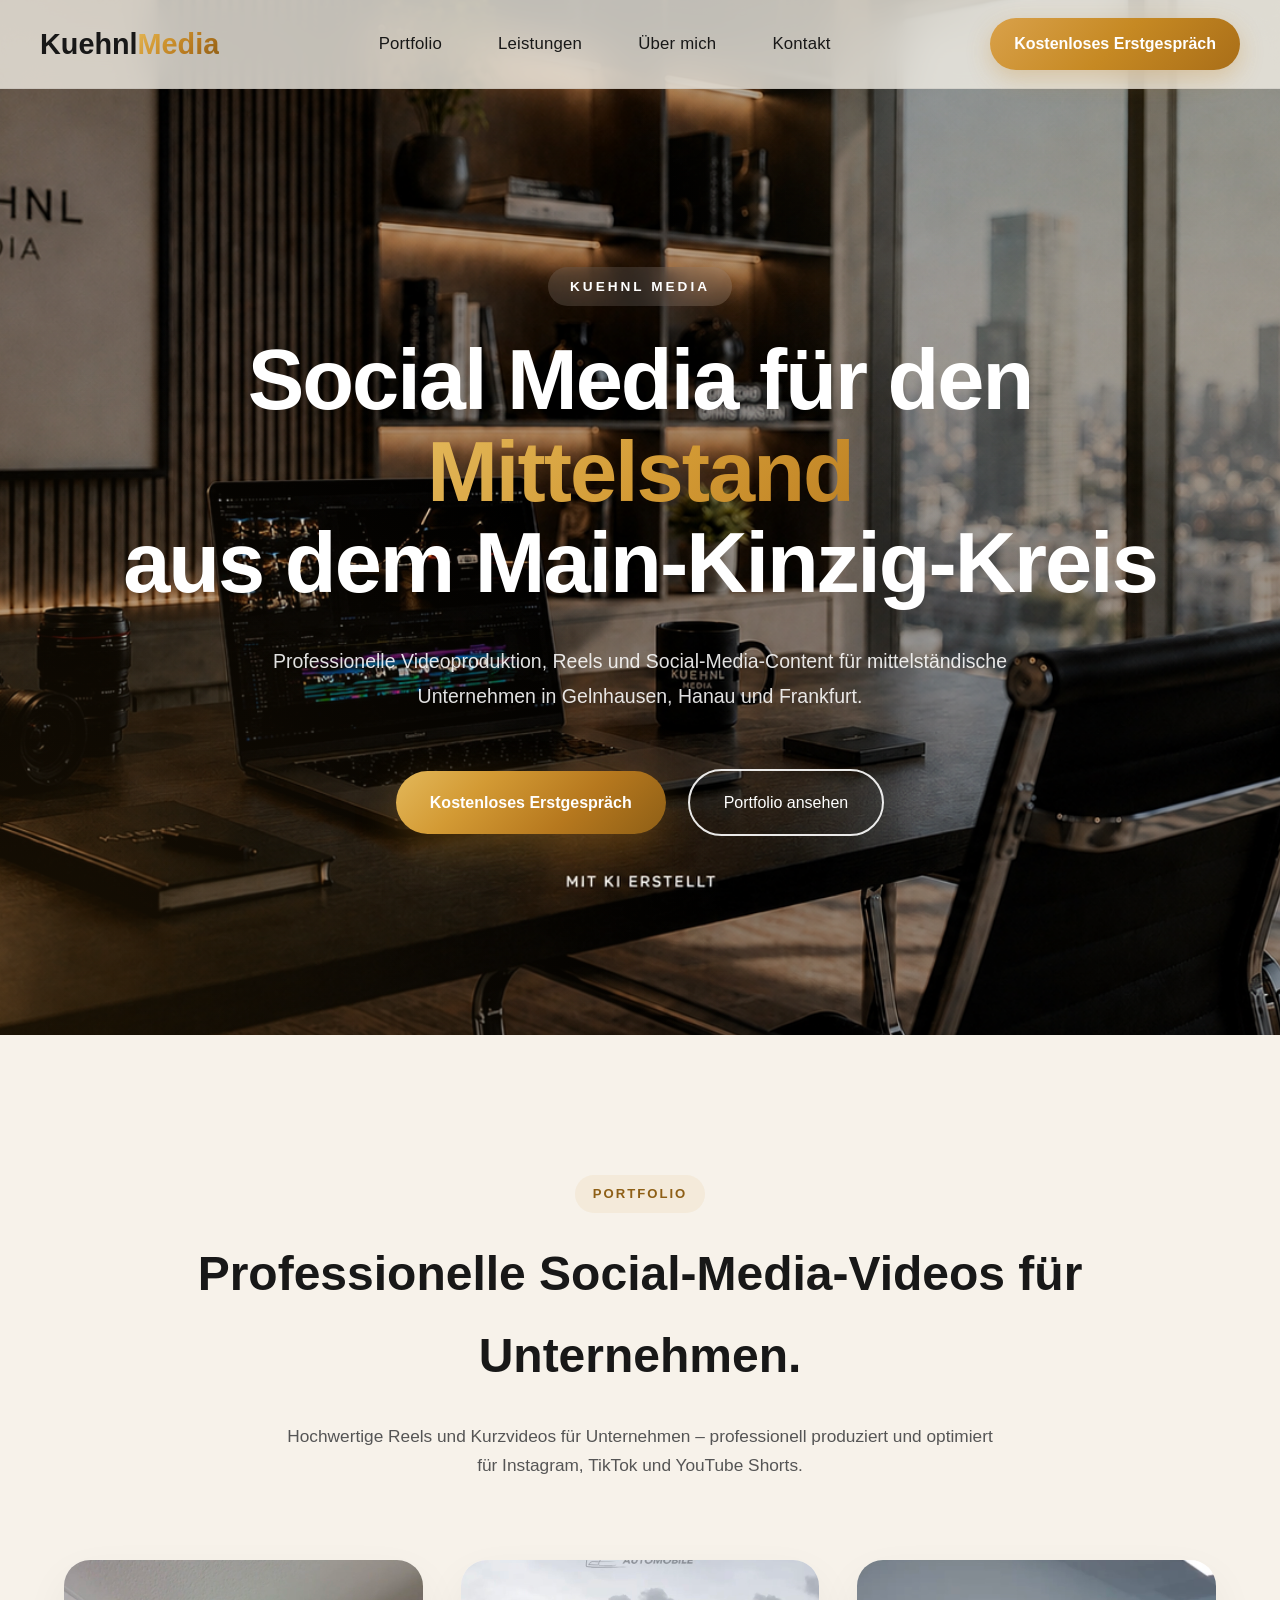
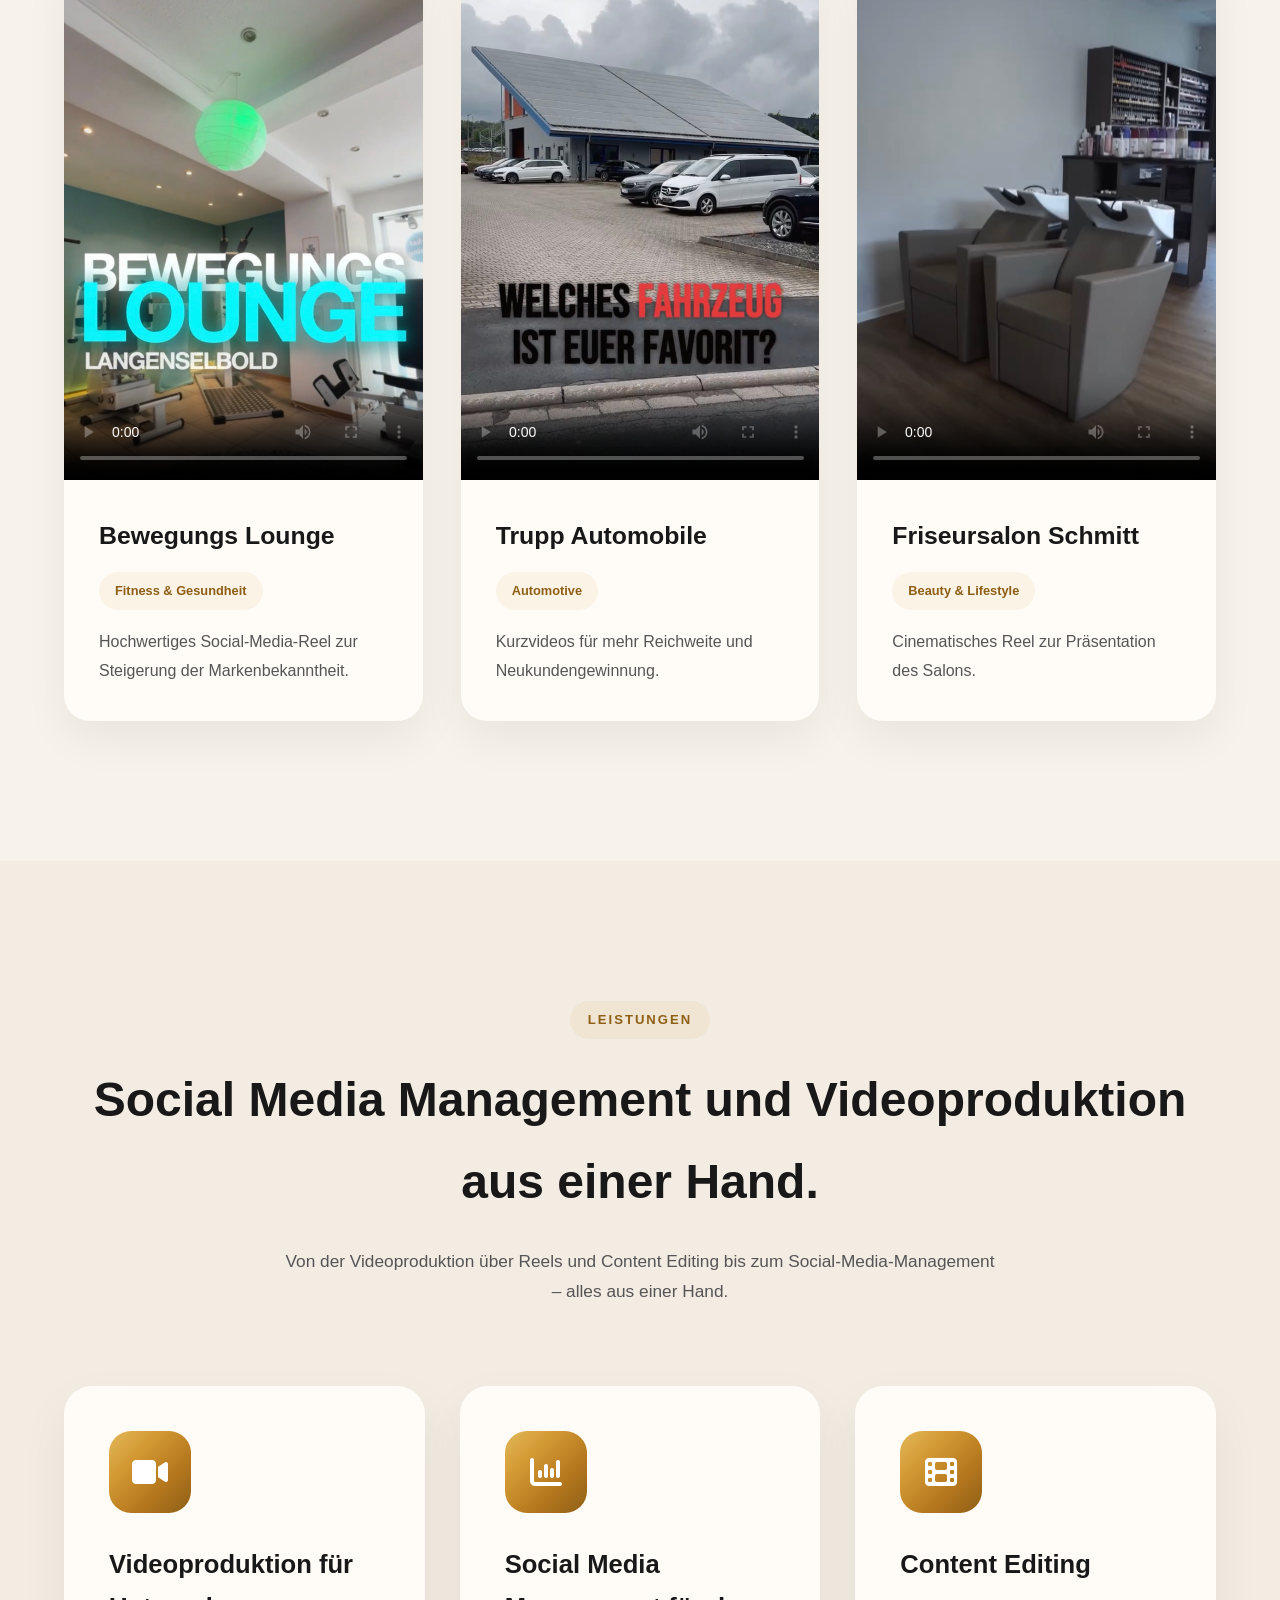
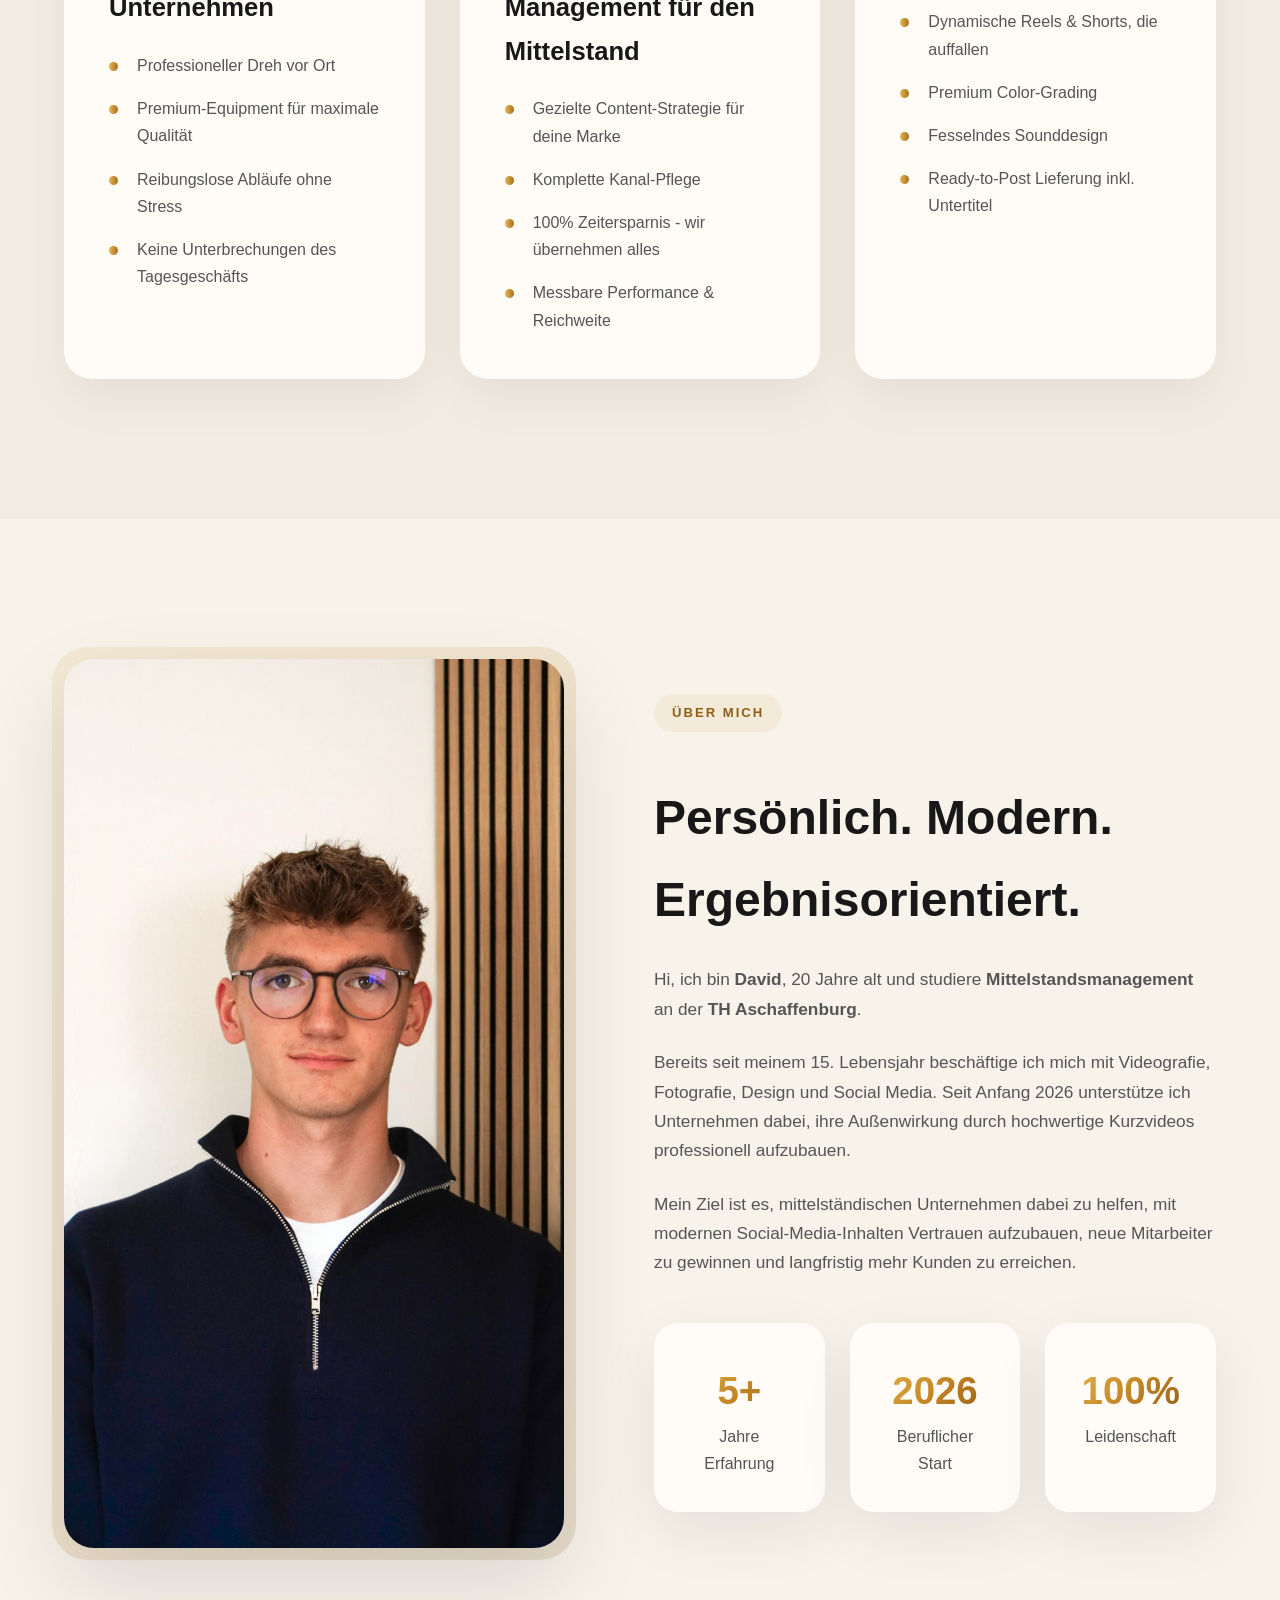
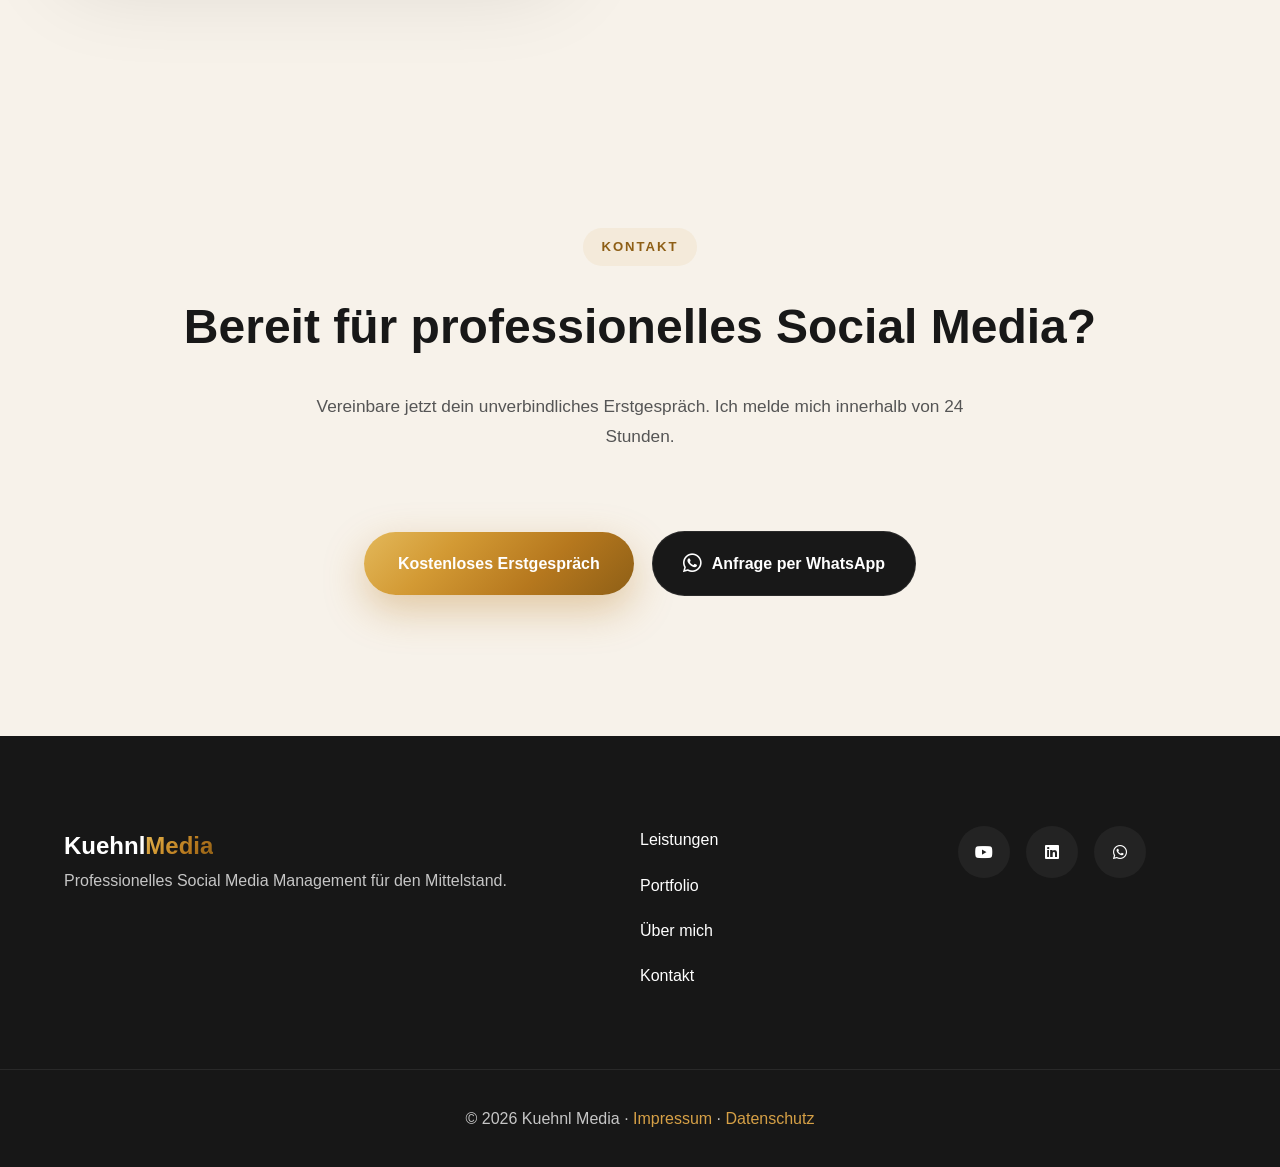
==== commit 659d7689: "Enhance index.html with structured data and content updates Added structured data for ProfessionalSe" ====
--- a/index.html
+++ b/index.html
@@ -1,6 +1,39 @@
 <!doctype html>
 <html lang="de">
   <head>
+    <script type="application/ld+json">
+    {
+  "@context": "https://schema.org",
+  "@type": "ProfessionalService",
+  "name": "Kuehnl Media",
+  "url": "https://kuehnl-media.de/",
+  "description": "Social Media Management, Videoproduktion und Short-Form Content für mittelständische Unternehmen.",
+  "areaServed": [
+    {
+      "@type": "City",
+      "name": "Gelnhausen"
+    },
+    {
+      "@type": "City",
+      "name": "Hanau"
+    },
+    {
+      "@type": "City",
+      "name": "Aschaffenburg"
+    },
+    {
+      "@type": "City",
+      "name": "Frankfurt am Main"
+    }
+  ],
+  "serviceType": [
+    "Social Media Management",
+    "Videoproduktion",
+    "Content Editing",
+    "Social Media Marketing"
+  ]
+}
+</script>
     <meta charset="UTF-8" />
     <meta name="viewport" content="width=device-width, initial-scale=1.0" />
 
@@ -82,7 +115,7 @@
 
           <br />
 
-          aus der Region Frankfurt
+          aus dem Main-Kinzig-Kreis
         </h1>
 
         <p class="hero-text">
@@ -205,7 +238,7 @@
               <i class="fa-solid fa-video"></i>
             </div>
 
-            <h3>Videoproduktion</h3>
+            <h3>Videoproduktion für Unternehmen</h3>
 
             <ul>
               <li>Professioneller Dreh vor Ort</li>
@@ -225,7 +258,7 @@
               <i class="fa-solid fa-chart-column"></i>
             </div>
 
-            <h3>Social Media Management</h3>
+            <h3>Social Media Management für den Mittelstand</h3>
 
             <ul>
               <li>Gezielte Content-Strategie für deine Marke</li>
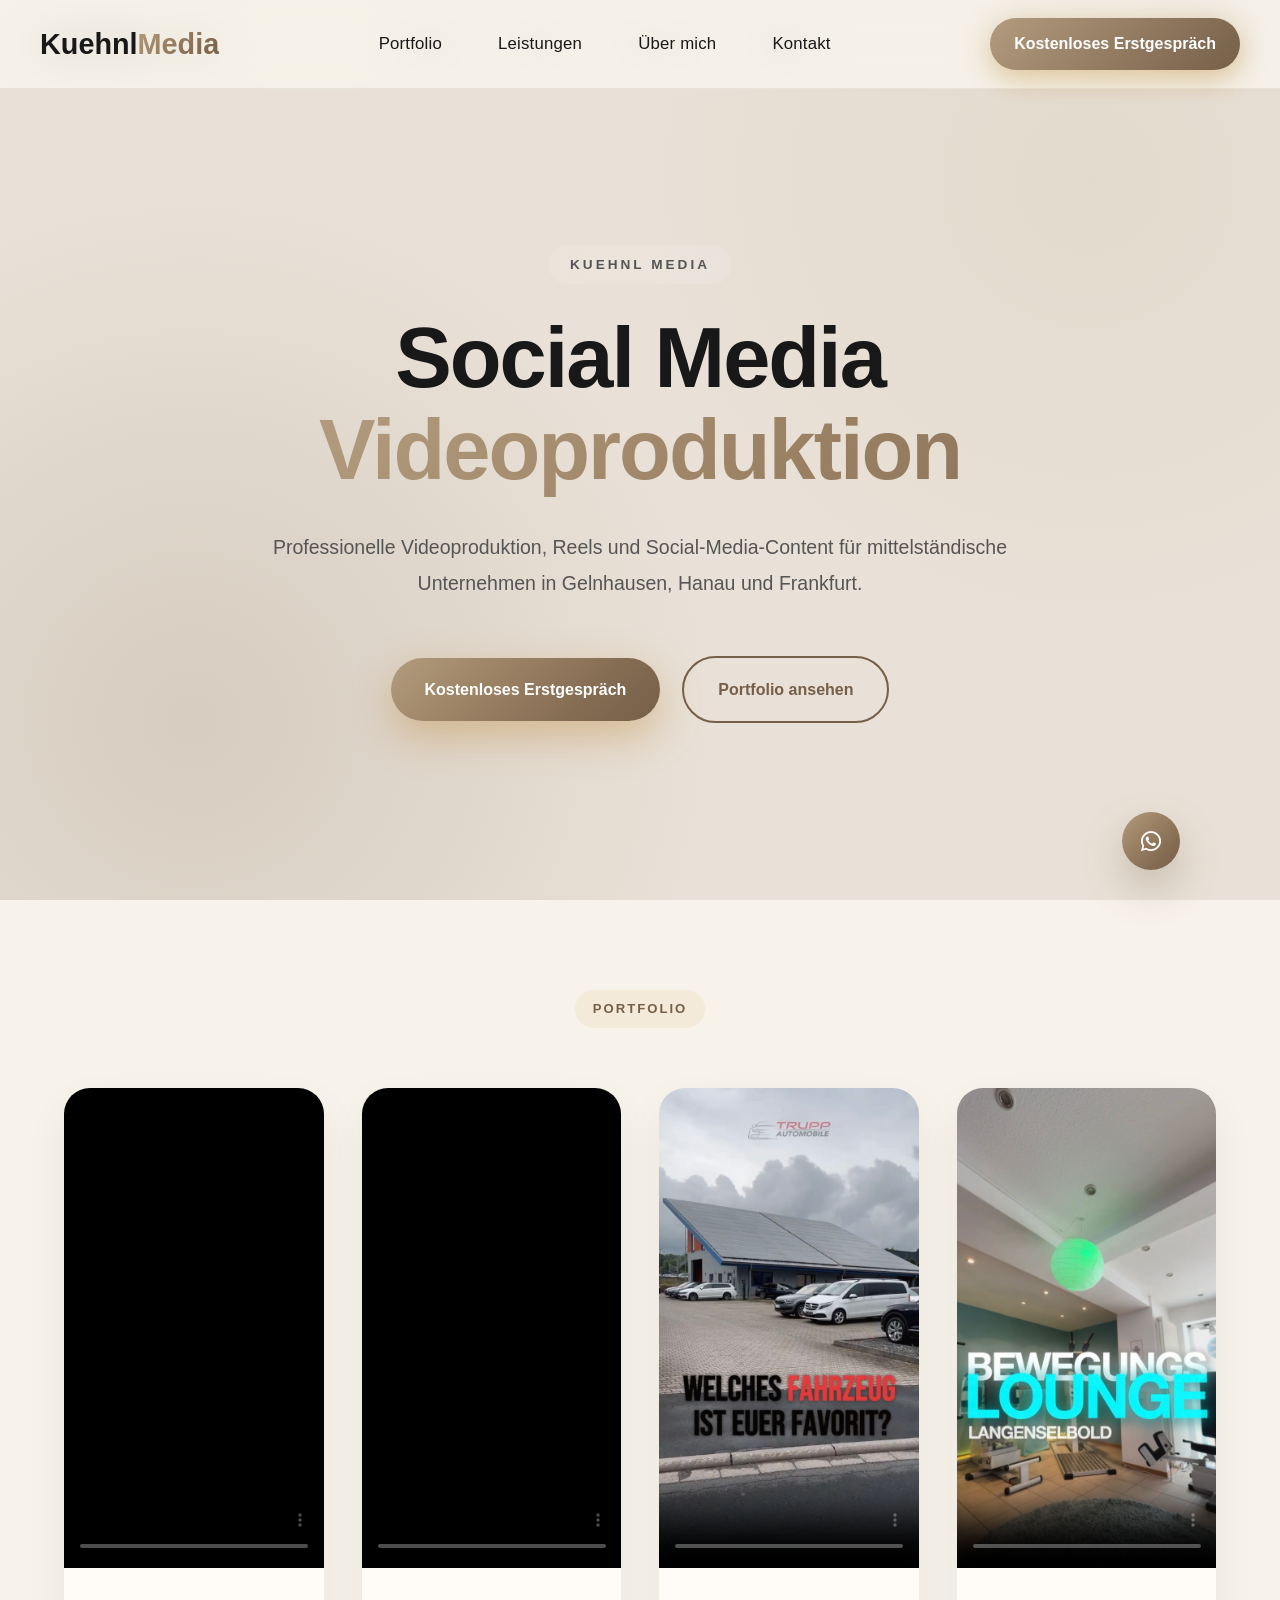
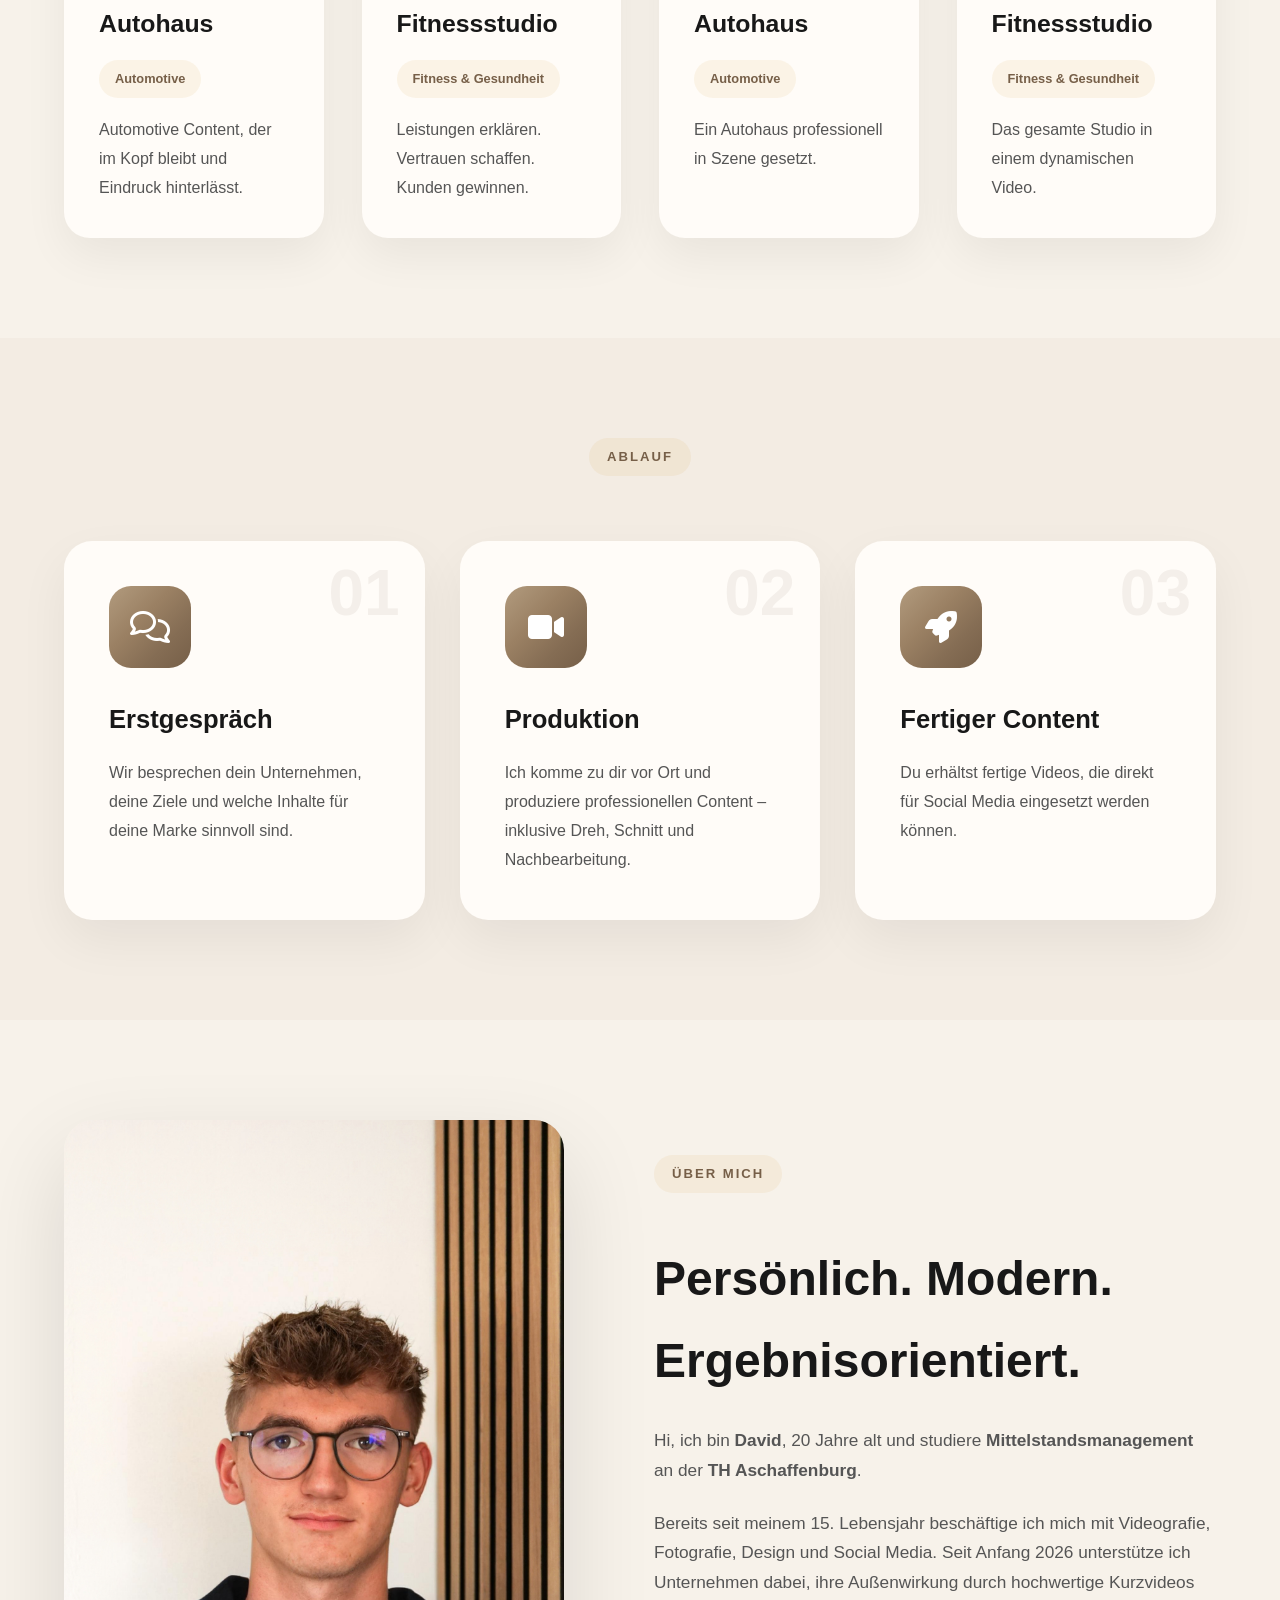
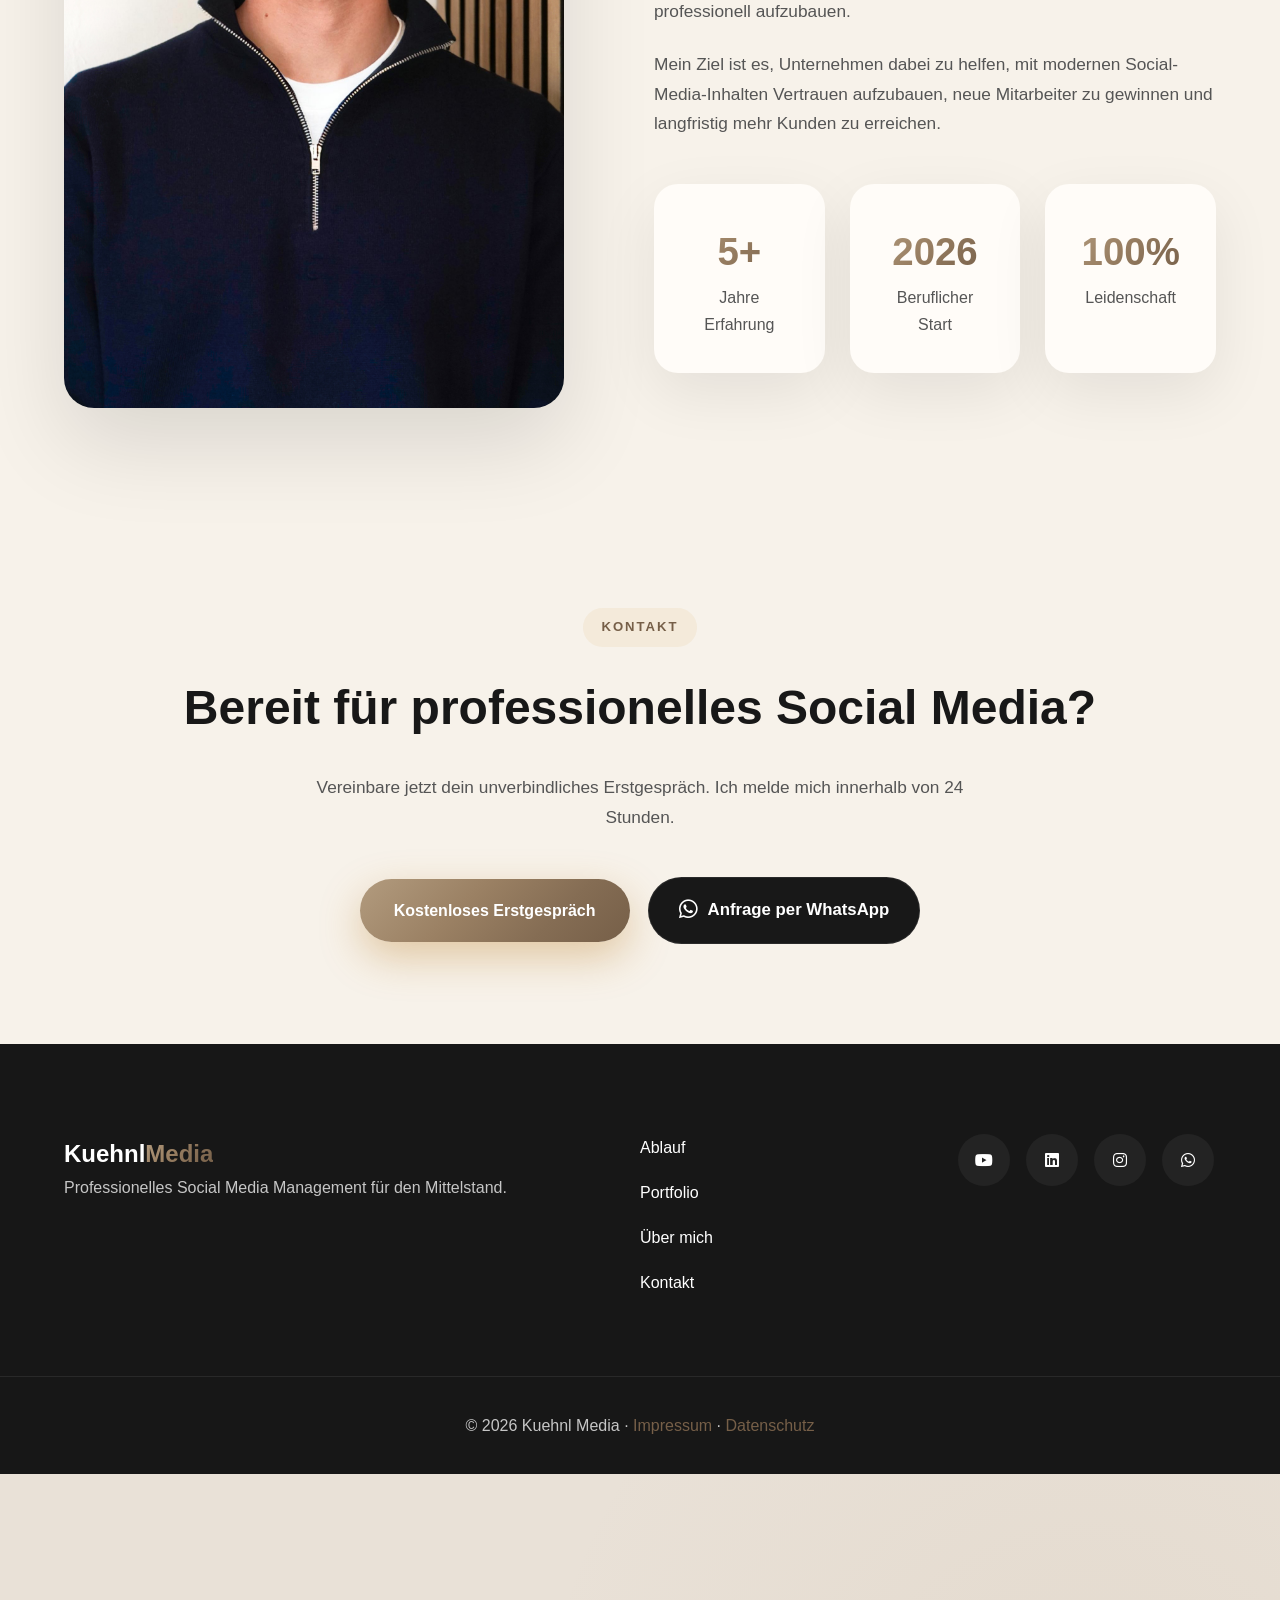
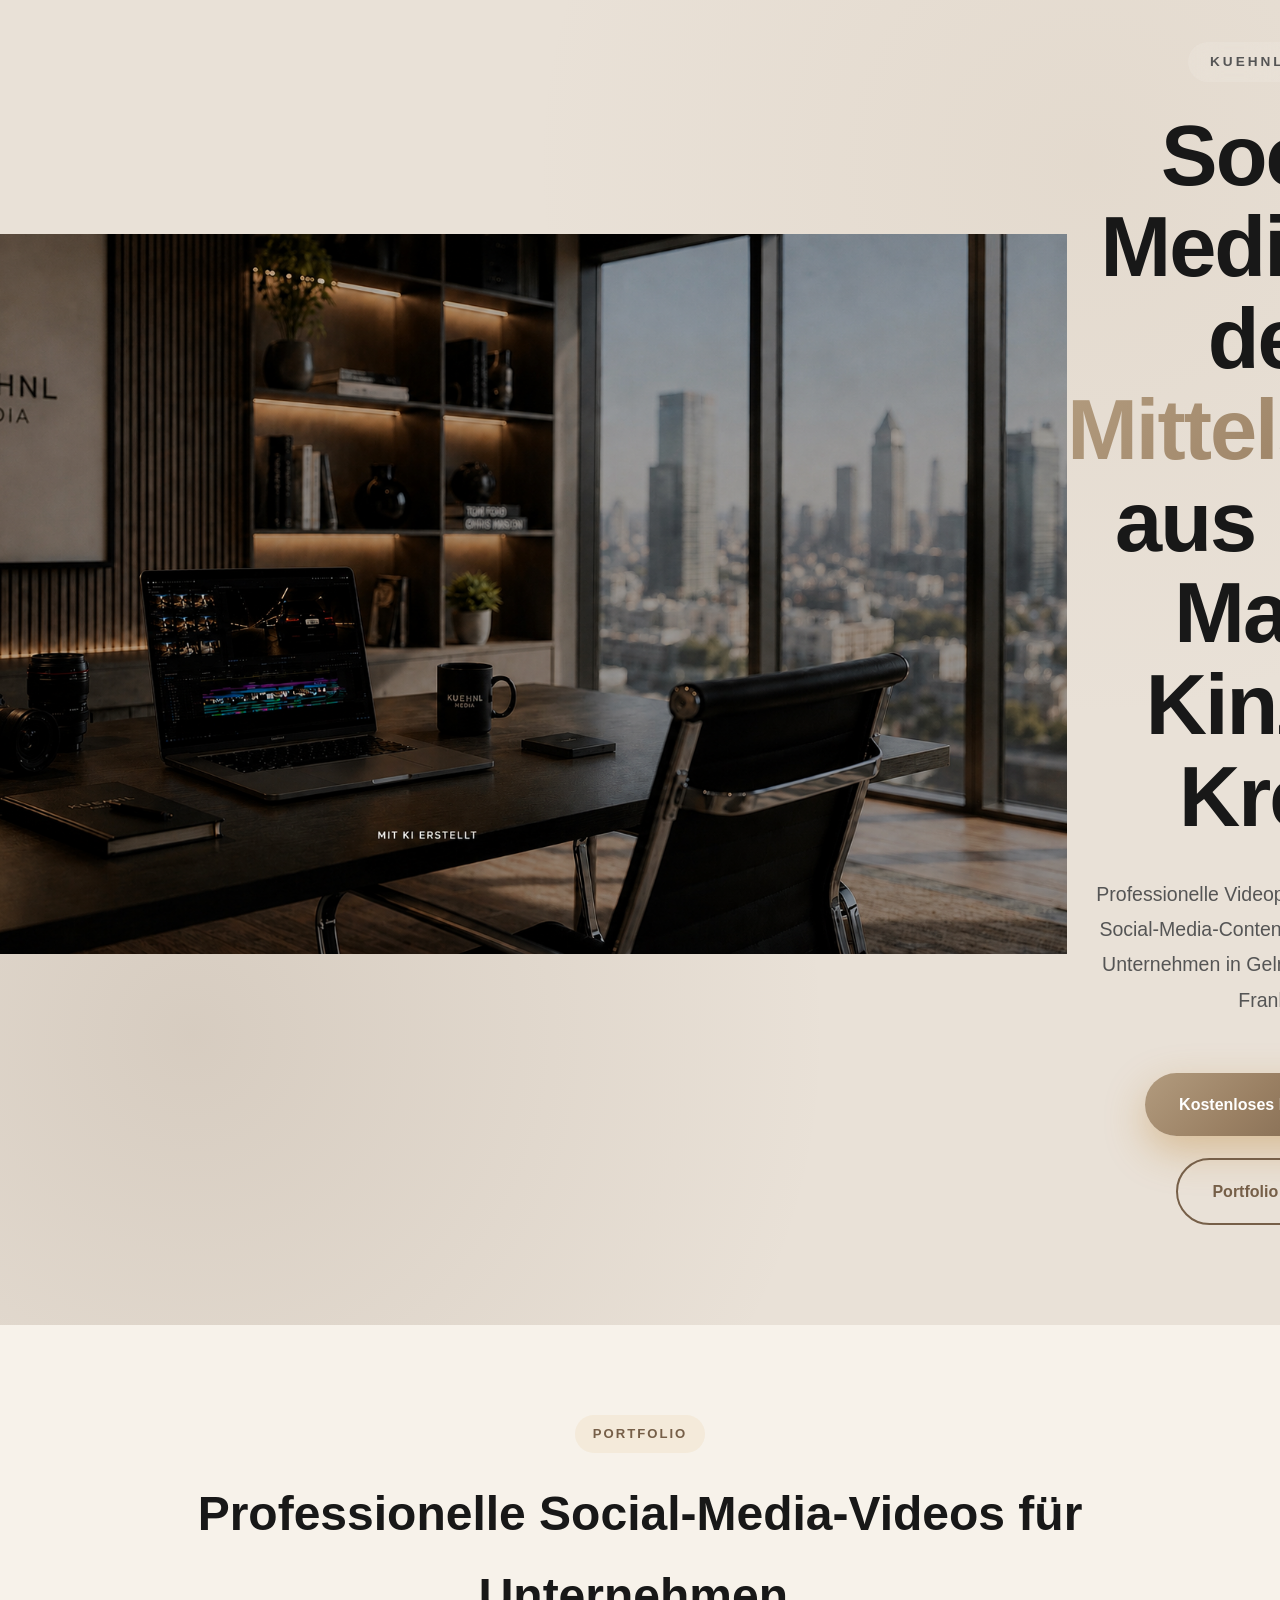
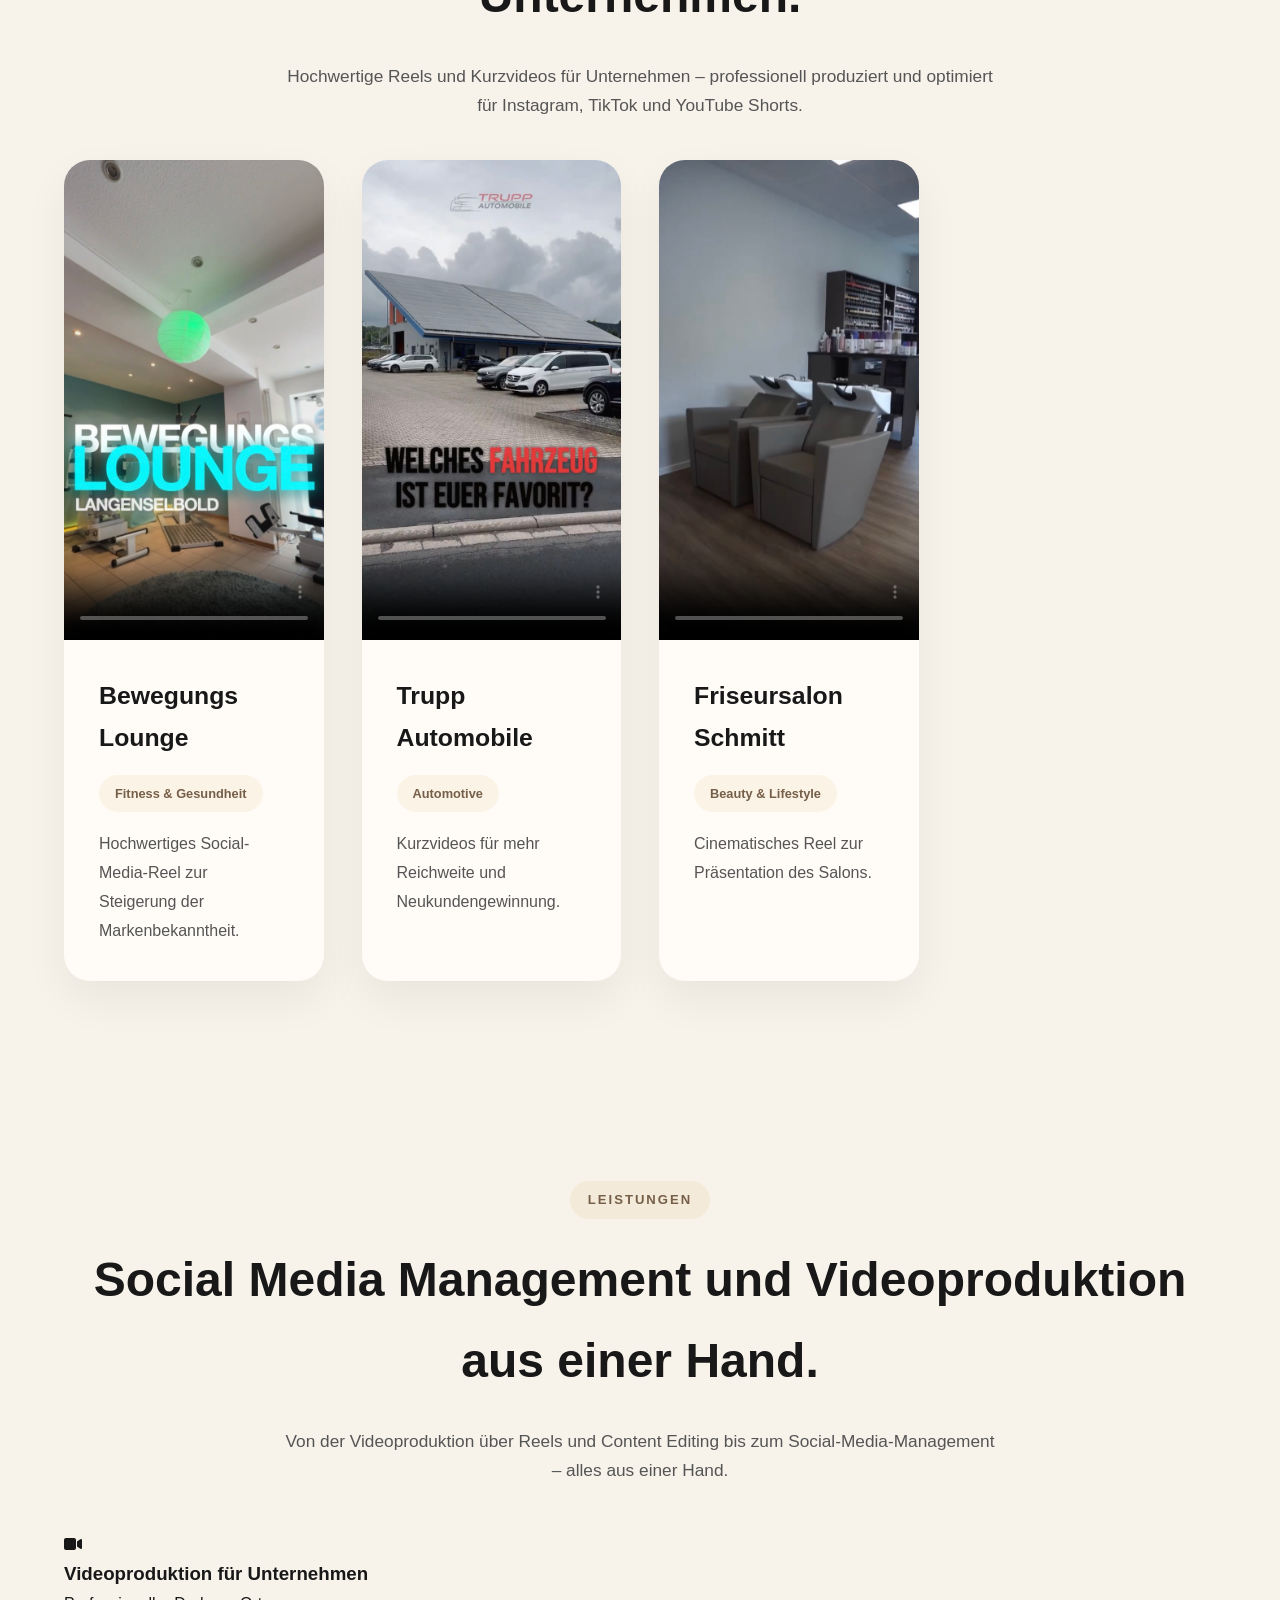
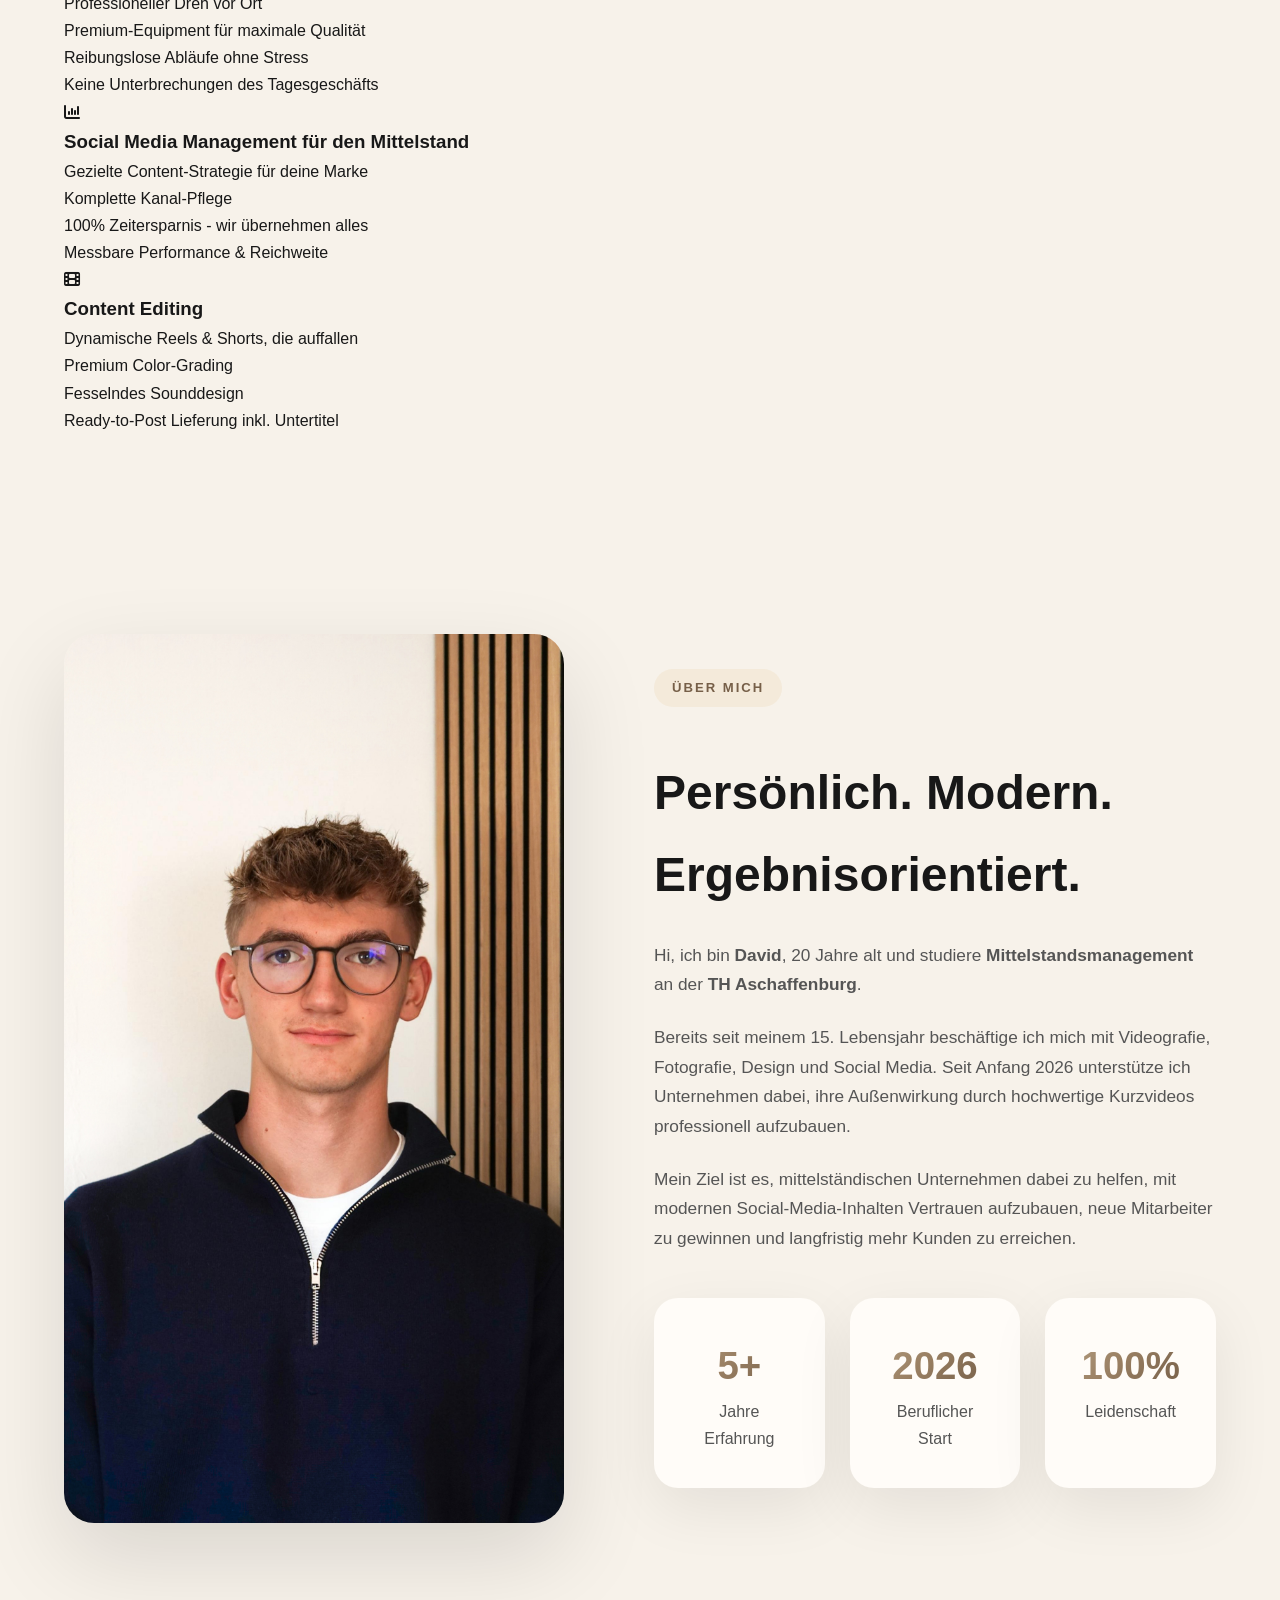
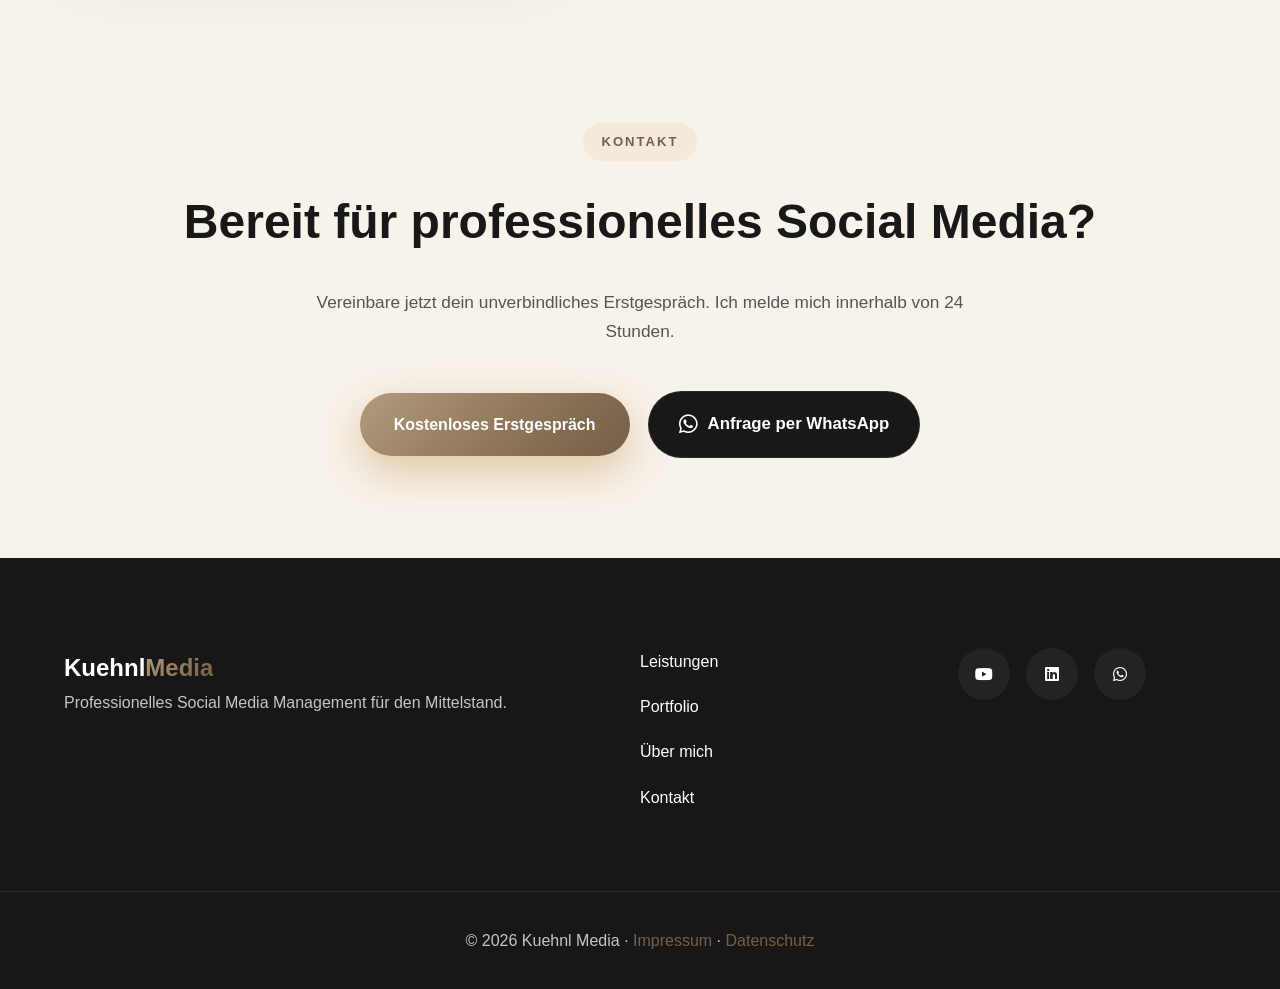
==== commit ab155833: "Update navigation and hero section in index.html Added navigation links for 'Ablauf' and 'Über mich'" ====
--- a/index.html
+++ b/index.html
@@ -79,7 +79,7 @@
 
         <ul class="nav-links">
           <li><a href="#portfolio">Portfolio</a></li>
-          <li><a href="#leistungen">Leistungen</a></li>
+          <li><a href="#ablauf">Ablauf</a></li>
           <li><a href="#about">Über mich</a></li>
           <li><a href="#kontakt">Kontakt</a></li>
         </ul>
@@ -97,25 +97,15 @@
     <!-- ============================= -->
 
     <section class="hero">
-      <div class="hero-overlay"></div>
-
-      <img
-        src="images/hero.PNG"
-        alt="Social Media Agentur und Videoproduktion für mittelständische Unternehmen"
-        class="hero-image"
-      />
-
+     
       <div class="hero-content">
         <p class="hero-subtitle">KUEHNL MEDIA</p>
 
         <h1>
-          Social Media für den
-
-          <span class="gold-gradient"> Mittelstand </span>
-
-          <br />
-
-          aus dem Main-Kinzig-Kreis
+          Social Media 
+
+          <span class="gold-gradient"> Videoproduktion </span>
+
         </h1>
 
         <p class="hero-text">
@@ -139,17 +129,68 @@
       <div class="container">
         <div class="section-header">
           <span class="section-badge"> Portfolio </span>
-
-          <h2>Professionelle Social-Media-Videos für Unternehmen.</h2>
-
-          <p class="section-text">
-  Hochwertige Reels und Kurzvideos für Unternehmen – professionell
-  produziert und optimiert für Instagram, TikTok und YouTube Shorts.
-</p>
         </div>
 
         <div class="portfolio-grid">
           <!-- VIDEO 1 -->
+
+          <div class="portfolio-card">
+    <div class="video-wrapper">
+        <video controls poster="images/thumbnail_trupp2.jpg">
+            <source src="videos/trupp2.mp4" type="video/mp4" />
+        </video>
+    </div>
+
+    <div class="portfolio-content">
+        <h3>Autohaus</h3>
+
+        <span class="portfolio-category"> Automotive </span>
+
+        <p>Automotive Content, der im Kopf bleibt und Eindruck hinterlässt.</p>
+    </div>
+</div>
+          
+          <!-- VIDEO 2 -->
+
+          <div class="portfolio-card">
+            <div class="video-wrapper">
+              <video controls poster="images/thumbnail_bewegungslounge2.jpg">
+                <source
+                  src="videos/bewegungslounge2.mov"
+                  type="video/mp4"
+                />
+              </video>
+            </div>
+
+            <div class="portfolio-content">
+              <h3>Fitnessstudio</h3>
+
+              <span class="portfolio-category"> Fitness & Gesundheit </span>
+
+              <p>Leistungen erklären.<br> Vertrauen schaffen.<br> Kunden gewinnen.</p>
+            </div>
+          </div>
+          
+
+          <!-- VIDEO 3 -->
+
+          <div class="portfolio-card">
+            <div class="video-wrapper">
+              <video controls poster="images/thumbnail_trupp.jpg">
+                <source src="videos/trupp_automobile.mp4" type="video/mp4" />
+              </video>
+            </div>
+
+            <div class="portfolio-content">
+              <h3>Autohaus</h3>
+
+              <span class="portfolio-category"> Automotive </span>
+
+              <p>Ein Autohaus professionell in Szene gesetzt.</p>
+            </div>
+          </div>
+          
+          <!-- VIDEO 4 -->
 
           <div class="portfolio-card">
             <div class="video-wrapper">
@@ -159,140 +200,101 @@
             </div>
 
             <div class="portfolio-content">
-              <h3>Bewegungs Lounge</h3>
+              <h3>Fitnessstudio</h3>
 
               <span class="portfolio-category"> Fitness & Gesundheit </span>
 
-              <p>
-                Hochwertiges Social-Media-Reel zur Steigerung der
-                Markenbekanntheit.
-              </p>
-            </div>
-          </div>
-
-          <!-- VIDEO 2 -->
-
-          <div class="portfolio-card">
-            <div class="video-wrapper">
-              <video controls poster="images/thumbnail_trupp.jpg">
-                <source src="videos/trupp_automobile.mp4" type="video/mp4" />
-              </video>
-            </div>
-
-            <div class="portfolio-content">
-              <h3>Trupp Automobile</h3>
-
-              <span class="portfolio-category"> Automotive </span>
-
-              <p>Kurzvideos für mehr Reichweite und Neukundengewinnung.</p>
-            </div>
-          </div>
-
-          <!-- VIDEO 3 -->
-
-          <div class="portfolio-card">
-            <div class="video-wrapper">
-              <video controls poster="images/thumbnail_schmitt.jpg">
-                <source
-                  src="videos/friseursalon_schmitt.mov"
-                  type="video/mp4"
-                />
-              </video>
-            </div>
-
-            <div class="portfolio-content">
-              <h3>Friseursalon Schmitt</h3>
-
-              <span class="portfolio-category"> Beauty & Lifestyle </span>
-
-              <p>Cinematisches Reel zur Präsentation des Salons.</p>
+              <p>Das gesamte Studio in einem dynamischen Video.</p>
             </div>
           </div>
         </div>
       </div>
     </section>
 
-
-    <!-- ===================================== -->
-    <!-- LEISTUNGEN -->
-    <!-- ===================================== -->
-
-    <section class="services section" id="leistungen">
-      <div class="container">
-        <div class="section-header">
-          <span class="section-badge"> Leistungen </span>
-
-          <h2>Social Media Management und Videoproduktion aus einer Hand.</h2>
-
-          <p class="section-text">
-  Von der Videoproduktion über Reels und Content Editing bis zum
-  Social-Media-Management – alles aus einer Hand.
-</p>
-        </div>
-
-        <div class="services-grid">
-          <!-- KARTE 1 -->
-
-          <div class="service-card">
-            <div class="service-icon">
-              <i class="fa-solid fa-video"></i>
-            </div>
-
-            <h3>Videoproduktion für Unternehmen</h3>
-
-            <ul>
-              <li>Professioneller Dreh vor Ort</li>
-
-              <li>Premium-Equipment für maximale Qualität</li>
-
-              <li>Reibungslose Abläufe ohne Stress</li>
-
-              <li>Keine Unterbrechungen des Tagesgeschäfts</li>
-            </ul>
-          </div>
-
-          <!-- KARTE 2 -->
-
-          <div class="service-card">
-            <div class="service-icon">
-              <i class="fa-solid fa-chart-column"></i>
-            </div>
-
-            <h3>Social Media Management für den Mittelstand</h3>
-
-            <ul>
-              <li>Gezielte Content-Strategie für deine Marke</li>
-
-              <li>Komplette Kanal-Pflege</li>
-
-              <li>100% Zeitersparnis - wir übernehmen alles</li>
-
-              <li>Messbare Performance & Reichweite</li>
-            </ul>
-          </div>
-
-          <!-- KARTE 3 -->
-
-          <div class="service-card">
-            <div class="service-icon">
-              <i class="fa-solid fa-film"></i>
-            </div>
-
-            <h3>Content Editing</h3>
-
-            <ul>
-              <li>Dynamische Reels & Shorts, die auffallen</li>
-
-              <li>Premium Color-Grading</li>
-
-              <li>Fesselndes Sounddesign</li>
-
-              <li>Ready-to-Post Lieferung inkl. Untertitel</li>
-            </ul>
-          </div>
-        </div>
-      </div>
-    </section>
+    <!-- ===================================== -->
+<!-- ABLAUF -->
+<!-- ===================================== -->
+
+<section class="process section" id="ablauf">
+  <div class="container">
+
+    <div class="section-header">
+
+      <span class="section-badge"> Ablauf </span>
+
+    </div>
+
+    <div class="process-grid">
+
+      <!-- SCHRITT 1 -->
+
+      <div class="process-card">
+
+        <div class="process-number">
+          01
+        </div>
+
+        <div class="process-icon">
+          <i class="fa-regular fa-comments"></i>
+        </div>
+
+        <h3>Erstgespräch</h3>
+
+        <p>
+          Wir besprechen dein Unternehmen, deine Ziele und welche
+          Inhalte für deine Marke sinnvoll sind.
+        </p>
+
+      </div>
+
+
+      <!-- SCHRITT 2 -->
+
+      <div class="process-card">
+
+        <div class="process-number">
+          02
+        </div>
+
+        <div class="process-icon">
+          <i class="fa-solid fa-video"></i>
+        </div>
+
+        <h3>Produktion</h3>
+
+        <p>
+          Ich komme zu dir vor Ort und produziere professionellen
+          Content – inklusive Dreh, Schnitt und Nachbearbeitung.
+        </p>
+
+      </div>
+
+
+      <!-- SCHRITT 3 -->
+
+      <div class="process-card">
+
+        <div class="process-number">
+          03
+        </div>
+
+        <div class="process-icon">
+          <i class="fa-solid fa-rocket"></i>
+        </div>
+
+        <h3>Fertiger Content</h3>
+
+        <p>
+          Du erhältst fertige Videos, die direkt für Social Media
+          eingesetzt werden können.
+        </p>
+
+      </div>
+
+    </div>
+
+  </div>
+</section>
 
     <!-- ===================================== -->
     <!-- ÜBER MICH -->
@@ -323,7 +325,7 @@
           </p>
 
           <p>
-            Mein Ziel ist es, mittelständischen Unternehmen dabei zu helfen, mit
+            Mein Ziel ist es, Unternehmen dabei zu helfen, mit
             modernen Social-Media-Inhalten Vertrauen aufzubauen, neue
             Mitarbeiter zu gewinnen und langfristig mehr Kunden zu erreichen.
           </p>
@@ -406,7 +408,7 @@
         </div>
 
         <div class="footer-links">
-          <a href="#leistungen">Leistungen</a>
+          <a href="#ablauf">Ablauf</a>
 
           <a href="#portfolio">Portfolio</a>
 
@@ -429,6 +431,14 @@
             <i class="fab fa-linkedin"></i>
           </a>
 
+          <a
+    href="https://www.instagram.com/kuehnl.media/"
+    target="_blank"
+    rel="noopener noreferrer"
+    aria-label="Instagram"
+>
+    <i class="fab fa-instagram"></i>
+</a>
           <a href="https://wa.me/4917643228728" target="_blank">
             <i class="fab fa-whatsapp"></i>
           </a>
@@ -443,6 +453,431 @@
         </p>
       </div>
     </footer>
+
+  <!-- FIXED WHATSAPP BUTTON -->
+   <a
+  href="https://wa.me/4917643228728"
+  class="floating-whatsapp"
+  target="_blank"
+  rel="noopener noreferrer"
+  aria-label="Schreib mir per WhatsApp"
+>
+  <i class="fab fa-whatsapp"></i>
+  <span>Schreib mir</span>
+</a>
+
 <script src="script.js"></script>
   </body>
 </html>
+    <meta charset="UTF-8" />
+    <meta name="viewport" content="width=device-width, initial-scale=1.0" />
+
+    <link rel="stylesheet" href="style.css" >
+    
+    <title>Kuehnl Media | Social Media & Videoproduktion für Unternehmen</title>
+<meta
+  name="description"
+  content="Kuehnl Media unterstützt mittelständische Unternehmen mit professioneller Social-Media-Videoproduktion, Reels, Kurzvideos und Content Management."
+/>
+
+<meta
+  name="keywords"
+  content="Social Media Agentur, Social Media Management, Videoproduktion, Reels für Unternehmen, Kurzvideos für Unternehmen, Social Media Gelnhausen, Social Media Frankfurt"
+/>
+
+<meta name="author" content="David Kuehnl – Kuehnl Media" />
+
+<meta name="robots" content="index, follow" />
+
+<link rel="canonical" href="https://kuehnl-media.de/" />
+
+
+    <link rel="preconnect" href="https://fonts.googleapis.com" />
+    <link rel="preconnect" href="https://fonts.gstatic.com" crossorigin />
+
+    <link
+      href="https://fonts.googleapis.com/css2?family=Inter:wght@300;400;500;600;700;800&display=swap"
+      rel="stylesheet"
+    />
+
+    <link
+      rel="stylesheet"
+      href="https://cdnjs.cloudflare.com/ajax/libs/font-awesome/6.6.0/css/all.min.css"
+    />
+
+  </head>
+
+  <body>
+    <header class="header">
+      <nav class="navbar">
+        <a href="#" class="logo"> Kuehnl<span>Media</span> </a>
+
+        <ul class="nav-links">
+          <li><a href="#portfolio">Portfolio</a></li>
+          <li><a href="#leistungen">Leistungen</a></li>
+          <li><a href="#about">Über mich</a></li>
+          <li><a href="#kontakt">Kontakt</a></li>
+        </ul>
+
+        <a href="#kontakt" class="nav-button"> Kostenloses Erstgespräch </a>
+
+        <div class="mobile-menu">
+          <span></span>
+          <span></span>
+          <span></span>
+        </div>
+      </nav>
+    </header>
+
+    <!-- ============================= -->
+
+    <section class="hero">
+      <div class="hero-overlay"></div>
+
+      <img
+        src="images/hero.PNG"
+        alt="Social Media Agentur und Videoproduktion für mittelständische Unternehmen"
+        class="hero-image"
+      />
+
+      <div class="hero-content">
+        <p class="hero-subtitle">KUEHNL MEDIA</p>
+
+        <h1>
+          Social Media für den
+
+          <span class="gold-gradient"> Mittelstand </span>
+
+          <br />
+
+          aus dem Main-Kinzig-Kreis
+        </h1>
+
+        <p class="hero-text">
+  Professionelle Videoproduktion, Reels und Social-Media-Content
+  für mittelständische Unternehmen in Gelnhausen, Hanau und Frankfurt.
+</p>
+
+        <div class="hero-buttons">
+          <a href="#kontakt" class="btn-primary"> Kostenloses Erstgespräch </a>
+
+          <a href="#portfolio" class="btn-secondary"> Portfolio ansehen </a>
+        </div>
+      </div>
+    </section>
+
+    <!-- ===================================== -->
+    <!-- PORTFOLIO -->
+    <!-- ===================================== -->
+
+    <section class="portfolio section" id="portfolio">
+      <div class="container">
+        <div class="section-header">
+          <span class="section-badge"> Portfolio </span>
+
+          <h2>Professionelle Social-Media-Videos für Unternehmen.</h2>
+
+          <p class="section-text">
+  Hochwertige Reels und Kurzvideos für Unternehmen – professionell
+  produziert und optimiert für Instagram, TikTok und YouTube Shorts.
+</p>
+        </div>
+
+        <div class="portfolio-grid">
+          <!-- VIDEO 1 -->
+
+          <div class="portfolio-card">
+            <div class="video-wrapper">
+              <video controls poster="images/thumbnail_bewegungslounge.jpg">
+                <source src="videos/bewegungslounge.mov" type="video/mp4" />
+              </video>
+            </div>
+
+            <div class="portfolio-content">
+              <h3>Bewegungs Lounge</h3>
+
+              <span class="portfolio-category"> Fitness & Gesundheit </span>
+
+              <p>
+                Hochwertiges Social-Media-Reel zur Steigerung der
+                Markenbekanntheit.
+              </p>
+            </div>
+          </div>
+
+          <!-- VIDEO 2 -->
+
+          <div class="portfolio-card">
+            <div class="video-wrapper">
+              <video controls poster="images/thumbnail_trupp.jpg">
+                <source src="videos/trupp_automobile.mp4" type="video/mp4" />
+              </video>
+            </div>
+
+            <div class="portfolio-content">
+              <h3>Trupp Automobile</h3>
+
+              <span class="portfolio-category"> Automotive </span>
+
+              <p>Kurzvideos für mehr Reichweite und Neukundengewinnung.</p>
+            </div>
+          </div>
+
+          <!-- VIDEO 3 -->
+
+          <div class="portfolio-card">
+            <div class="video-wrapper">
+              <video controls poster="images/thumbnail_schmitt.jpg">
+                <source
+                  src="videos/friseursalon_schmitt.mov"
+                  type="video/mp4"
+                />
+              </video>
+            </div>
+
+            <div class="portfolio-content">
+              <h3>Friseursalon Schmitt</h3>
+
+              <span class="portfolio-category"> Beauty & Lifestyle </span>
+
+              <p>Cinematisches Reel zur Präsentation des Salons.</p>
+            </div>
+          </div>
+        </div>
+      </div>
+    </section>
+
+
+    <!-- ===================================== -->
+    <!-- LEISTUNGEN -->
+    <!-- ===================================== -->
+
+    <section class="services section" id="leistungen">
+      <div class="container">
+        <div class="section-header">
+          <span class="section-badge"> Leistungen </span>
+
+          <h2>Social Media Management und Videoproduktion aus einer Hand.</h2>
+
+          <p class="section-text">
+  Von der Videoproduktion über Reels und Content Editing bis zum
+  Social-Media-Management – alles aus einer Hand.
+</p>
+        </div>
+
+        <div class="services-grid">
+          <!-- KARTE 1 -->
+
+          <div class="service-card">
+            <div class="service-icon">
+              <i class="fa-solid fa-video"></i>
+            </div>
+
+            <h3>Videoproduktion für Unternehmen</h3>
+
+            <ul>
+              <li>Professioneller Dreh vor Ort</li>
+
+              <li>Premium-Equipment für maximale Qualität</li>
+
+              <li>Reibungslose Abläufe ohne Stress</li>
+
+              <li>Keine Unterbrechungen des Tagesgeschäfts</li>
+            </ul>
+          </div>
+
+          <!-- KARTE 2 -->
+
+          <div class="service-card">
+            <div class="service-icon">
+              <i class="fa-solid fa-chart-column"></i>
+            </div>
+
+            <h3>Social Media Management für den Mittelstand</h3>
+
+            <ul>
+              <li>Gezielte Content-Strategie für deine Marke</li>
+
+              <li>Komplette Kanal-Pflege</li>
+
+              <li>100% Zeitersparnis - wir übernehmen alles</li>
+
+              <li>Messbare Performance & Reichweite</li>
+            </ul>
+          </div>
+
+          <!-- KARTE 3 -->
+
+          <div class="service-card">
+            <div class="service-icon">
+              <i class="fa-solid fa-film"></i>
+            </div>
+
+            <h3>Content Editing</h3>
+
+            <ul>
+              <li>Dynamische Reels & Shorts, die auffallen</li>
+
+              <li>Premium Color-Grading</li>
+
+              <li>Fesselndes Sounddesign</li>
+
+              <li>Ready-to-Post Lieferung inkl. Untertitel</li>
+            </ul>
+          </div>
+        </div>
+      </div>
+    </section>
+
+    <!-- ===================================== -->
+    <!-- ÜBER MICH -->
+    <!-- ===================================== -->
+
+    <section class="about section" id="about">
+      <div class="container about-container">
+        <div class="about-image">
+          <img src="images/david.jpg" alt="David Kuehnl - Gründer von Kuehnl Media" />
+        </div>
+
+        <div class="about-content">
+          <span class="section-badge"> Über mich </span>
+
+          <h2>Persönlich. Modern. Ergebnisorientiert.</h2>
+
+          <p>
+            Hi, ich bin <strong>David</strong>, 20 Jahre alt und studiere
+            <strong>Mittelstandsmanagement</strong> an der
+            <strong>TH Aschaffenburg</strong>.
+          </p>
+
+          <p>
+            Bereits seit meinem 15. Lebensjahr beschäftige ich mich mit
+            Videografie, Fotografie, Design und Social Media. Seit Anfang 2026
+            unterstütze ich Unternehmen dabei, ihre Außenwirkung durch
+            hochwertige Kurzvideos professionell aufzubauen.
+          </p>
+
+          <p>
+            Mein Ziel ist es, mittelständischen Unternehmen dabei zu helfen, mit
+            modernen Social-Media-Inhalten Vertrauen aufzubauen, neue
+            Mitarbeiter zu gewinnen und langfristig mehr Kunden zu erreichen.
+          </p>
+
+          <div class="about-highlights">
+            <div class="highlight">
+              <h3>5+</h3>
+
+              <span> Jahre Erfahrung </span>
+            </div>
+
+            <div class="highlight">
+              <h3>2026</h3>
+
+              <span> Beruflicher Start </span>
+            </div>
+
+            <div class="highlight">
+              <h3>100%</h3>
+
+              <span> Leidenschaft </span>
+            </div>
+          </div>
+        </div>
+      </div>
+    </section>
+
+    <!-- ===================================== -->
+    <!-- KONTAKT -->
+    <!-- ===================================== -->
+
+    <section class="contact section" id="kontakt">
+      <div class="container">
+        <div class="section-header">
+          <span class="section-badge"> Kontakt </span>
+
+          <h2>Bereit für professionelles Social Media?</h2>
+
+          <p class="section-text">
+            Vereinbare jetzt dein unverbindliches Erstgespräch. Ich melde mich
+            innerhalb von 24 Stunden.
+          </p>
+        </div>
+
+        <div class="contact-buttons">
+
+  <a
+    href="https://calendly.com/david-kuehnl-media/30min"
+    class="btn-primary"
+    target="_blank"
+    rel="noopener noreferrer"
+  >
+    Kostenloses Erstgespräch
+  </a>
+
+  <a
+    href="https://wa.me/4917643228728"
+    class="btn-whatsapp"
+    target="_blank"
+    rel="noopener noreferrer"
+  >
+    <i class="fab fa-whatsapp"></i>
+    Anfrage per WhatsApp
+  </a>
+
+</div>
+      </div>
+    </section>
+
+    <!-- ===================================== -->
+    <!-- FOOTER -->
+    <!-- ===================================== -->
+
+    <footer class="footer">
+      <div class="container footer-container">
+        <div class="footer-logo">
+          <h2>Kuehnl<span>Media</span></h2>
+
+          <p>Professionelles Social Media Management für den Mittelstand.</p>
+        </div>
+
+        <div class="footer-links">
+          <a href="#leistungen">Leistungen</a>
+
+          <a href="#portfolio">Portfolio</a>
+
+          <a href="#about">Über mich</a>
+
+          <a href="#kontakt">Kontakt</a>
+        </div>
+
+        <div class="footer-social">
+          <a href="https://www.youtube.com/@kuehnl-media" target="_blank">
+            <i class="fab fa-youtube"></i>
+          </a>
+
+          <a
+            href="https://www.linkedin.com/in/david-k%C3%BChnl-931aa8323/"
+            target="_blank"
+            rel="noopener noreferrer"
+            aria-label="LinkedIn"
+          >
+            <i class="fab fa-linkedin"></i>
+          </a>
+
+          <a href="https://wa.me/4917643228728" target="_blank">
+            <i class="fab fa-whatsapp"></i>
+          </a>
+        </div>
+      </div>
+
+      <div class="footer-bottom">
+        <p>
+          © 2026 Kuehnl Media ·
+          <a href="impressum.html">Impressum</a> ·
+          <a href="datenschutz.html">Datenschutz</a>
+        </p>
+      </div>
+    </footer>
+<script src="script.js"></script>
+  </body>
+</html>
--- a/style.css
+++ b/style.css
@@ -15,17 +15,17 @@
     --text:#555555;
     --border:#ECE5DB;
 
-    --gold-light:#D8A545;
-    --gold:#C68923;
-    --gold-dark:#8E5F16;
+   --gold-light:#B29B7E;
+--gold:#9A8063;
+--gold-dark:#765F48;
 
     --gold-gradient:linear-gradient(
-        135deg,
-        #E3B85A 0%,
-        #D39A34 30%,
-        #B6781E 65%,
-        #8E5F16 100%
-    );
+    135deg,
+    #B29B7E 0%,
+    #9A8063 40%,
+    #856D54 70%,
+    #765F48 100%
+);
 
     --shadow:
         0 20px 60px rgba(0,0,0,.08);
@@ -120,7 +120,7 @@
 
 .section{
 
-    padding:140px 0;
+    padding:100px 0;
 
 }
 
@@ -156,7 +156,7 @@
 
     text-align:center;
 
-    margin-bottom:80px;
+    margin-bottom:45px;
 
 }
 
@@ -268,27 +268,18 @@
 }
 
 .nav-links a::after{
-
     content:"";
-
     position:absolute;
-
     left:0;
-
     bottom:-8px;
-
     width:0;
-
     height:2px;
-
     background:linear-gradient(
         90deg,
-        #E3B85A,
-        #A96D18
+        #B29B7E,
+        #765F48
     );
-
     transition:.3s;
-
 }
 
 .nav-links a:hover::after{
@@ -354,9 +345,11 @@
 
     border-radius:999px;
 
-    border:2px solid rgba(255,255,255,.9);
-
-    color:white;
+    border:2px solid #765F48;
+
+    color:#765F48;
+
+    font-weight:700;
 
     transition:.35s;
 
@@ -364,9 +357,9 @@
 
 .btn-secondary:hover{
 
-    background:white;
-
-    color:#111;
+    background:#765F48;
+
+    color:#fff;
 
 }
 /* =====================================================
@@ -377,7 +370,7 @@
 
     position:relative;
 
-    min-height:115vh;
+    min-height:100vh;
 
     display:flex;
 
@@ -389,37 +382,20 @@
 
     overflow:hidden;
 
-    padding-bottom: 100px;
-
-}
-
-.hero-image{
-
-    position:absolute;
-
-    inset:0;
-
-    width:100%;
-
-    height:100%;
-
-    object-fit:cover;
-
-    transform:scale(1.03);
-
-}
-
-.hero-overlay{
-
-    position:absolute;
-
-    inset:0;
+    padding-bottom:100px;
 
     background:
-    linear-gradient(
-        rgba(15,15,15,.58),
-        rgba(15,15,15,.45)
-    );
+        radial-gradient(
+            circle at 85% 20%,
+            rgba(178,155,126,.10),
+            transparent 35%
+        ),
+        radial-gradient(
+            circle at 15% 80%,
+            rgba(118,95,72,.16),
+            transparent 40%
+        ),
+        #E9E1D7;
 
 }
 
@@ -464,6 +440,8 @@
     font-weight:700;
 
     text-transform:uppercase;
+
+    color:#555555;
 
 }
 
@@ -483,6 +461,8 @@
 
     margin-bottom:35px;
 
+    color:#181818;
+
 }
 
 .hero h1 .gold-gradient{
@@ -527,7 +507,7 @@
 
     margin:auto;
 
-    color:rgba(255,255,255,.88);
+    color:#555555;
 
     font-size:1.22rem;
 
@@ -556,58 +536,6 @@
 }
 
 /* ======================
-   HERO HINTERGRUND
-====================== */
-
-.hero::before{
-
-    content:"";
-
-    position:absolute;
-
-    inset:0;
-
-    background:
-
-    radial-gradient(
-
-        circle at top right,
-
-        rgba(212,165,69,.18),
-
-        transparent 40%
-
-    );
-
-    z-index:2;
-
-}
-
-.hero::after{
-
-    content:"";
-
-    position:absolute;
-
-    inset:0;
-
-    background:
-
-    radial-gradient(
-
-        circle at bottom left,
-
-        rgba(142,95,22,.18),
-
-        transparent 45%
-
-    );
-
-    z-index:2;
-
-}
-
-/* ======================
    RESPONSIVE
 ====================== */
 
@@ -742,7 +670,7 @@
 
     display:grid;
 
-    grid-template-columns:repeat(3,1fr);
+    grid-template-columns:repeat(4,1fr);
 
     gap:38px;
 
@@ -816,7 +744,7 @@
 
 .video-wrapper video{
 
-    height:520px;
+    height:480px;
 
     object-fit:cover;
 
@@ -872,17 +800,26 @@
 
 }
 
+.portfolio{
+    padding-top:90px;
+    padding-bottom:100px;
+}
+
+.portfolio .section-header{
+    margin-bottom:40px;
+}
+
 /* =====================================================
-   LEISTUNGEN
+   ABLAUF
 ===================================================== */
 
-.services{
+.process{
 
     background:#F3ECE3;
 
 }
 
-.services-grid{
+.process-grid{
 
     display:grid;
 
@@ -890,9 +827,11 @@
 
     gap:35px;
 
-}
-
-.service-card{
+    position:relative;
+
+}
+
+.process-card{
 
     background:var(--white);
 
@@ -906,9 +845,11 @@
 
     box-shadow:0 20px 50px rgba(0,0,0,.06);
 
-}
-
-.service-card:hover{
+    overflow:hidden;
+
+}
+
+.process-card:hover{
 
     transform:translateY(-12px);
 
@@ -916,117 +857,94 @@
 
 }
 
-.service-card.featured{
-
-    border:2px solid transparent;
-
-    background:
-        linear-gradient(var(--white),var(--white)) padding-box,
-        var(--gold-gradient) border-box;
-
-    transform:scale(1.04);
-
-}
-
-.service-badge{
+.process-number{
 
     position:absolute;
 
-    top:-18px;
-
-    left:50%;
-
-    transform:translateX(-50%);
-
-    padding:10px 20px;
-
-    border-radius:999px;
+    top:20px;
+
+    right:25px;
+
+    font-size:4rem;
+
+    font-weight:800;
+
+    color:rgba(118,95,72,.08);
+
+    line-height:1;
+
+}
+
+.process-icon{
+
+    width:82px;
+
+    height:82px;
+
+    border-radius:22px;
+
+    display:flex;
+
+    justify-content:center;
+
+    align-items:center;
+
+    font-size:2rem;
 
     background:var(--gold-gradient);
 
     color:white;
 
-    font-size:.8rem;
-
-    font-weight:700;
-
-    box-shadow:0 10px 30px rgba(182,120,30,.35);
-
-}
-
-.service-icon{
-
-    width:82px;
-
-    height:82px;
-
-    border-radius:22px;
-
-    display:flex;
-
-    justify-content:center;
-
-    align-items:center;
-
-    font-size:2rem;
-
-    background:var(--gold-gradient);
-
-    color:white;
-
     margin-bottom:30px;
 
 }
 
-.service-card h3{
+.process-card h3{
 
     font-size:1.6rem;
 
-    margin-bottom:22px;
-
-}
-
-.service-card ul{
-
-    display:flex;
-
-    flex-direction:column;
-
-    gap:16px;
-
-}
-
-.service-card li{
+    margin-bottom:18px;
+
+}
+
+.process-card p{
 
     color:var(--text);
 
-    position:relative;
-
-    padding-left:28px;
-
-}
-
-.service-card li::before{
-
-    content:"";
-
-    position:absolute;
-
-    left:0;
-
-    top:10px;
-
-    width:9px;
-
-    height:9px;
-
-    border-radius:50%;
-
-    background:linear-gradient(
-        90deg,
-        #E3B85A,
-        #A96D18
-    );
+    font-size:1rem;
+
+    line-height:1.8;
+
+}
+
+
+/* ==========================================
+   ABLAUF RESPONSIVE
+========================================== */
+
+@media(max-width:1100px){
+
+    .process-grid{
+
+        grid-template-columns:repeat(3,1fr);
+
+    }
+
+}
+
+@media(max-width:768px){
+
+    .process-grid{
+
+        grid-template-columns:1fr;
+
+    }
+
+    .process-card{
+
+        padding:35px;
+
+    }
 
 }
 
@@ -1034,41 +952,18 @@
    RESPONSIVE
 ===================================================== */
 
-@media(max-width:1100px){
-
-.portfolio-grid,
-
-.services-grid{
-
-grid-template-columns:repeat(2,1fr);
-
-}
-
-}
-
 @media(max-width:768px){
 
-.portfolio-grid,
-
-.services-grid{
-
-grid-template-columns:1fr;
-
-}
-
-.service-card.featured{
-
-transform:none;
-
-}
-
-.video-wrapper video{
-
-height:380px;
-
-}
-
-}
+    .process-grid{
+        grid-template-columns:1fr;
+    }
+
+    .process-card{
+        padding:35px;
+    }
+
+}
+
 /* =====================================================
    ÜBER MICH
 ===================================================== */
@@ -1330,7 +1225,7 @@
 
 .footer-links a:hover{
 
-    color:#D39A34;
+    color:#B29B7E
 
 }
 
@@ -1383,19 +1278,13 @@
 }
 
 .footer-bottom a{
-
-    color:#D6A046;
-
+    color:#765F48;
     text-decoration:none;
-
     transition:.3s;
-
 }
 
 .footer-bottom a:hover{
-
-    color:#ffffff;
-
+    color:#765F48;
 }
 
 /* =====================================================
@@ -1626,12 +1515,11 @@
 
 .nav-button{
 
-    background: linear-gradient(
-        135deg,
-        #D9A14A 0%,
-        #C68923 50%,
-        #A96E18 100%
-    );
+    background:linear-gradient(
+    135deg,
+    #B29B7E,
+    #765F48
+);
 
     color: #fff;
 
@@ -1795,7 +1683,7 @@
     background: #181818;
     color: #ffffff;
 
-    font-size: 1.05;
+    font-size: 1.05rem;
     font-weight: 700;
 
     border: 1px solid rgba(255,255,255,.08);
@@ -1827,1705 +1715,166 @@
         min-height: 56px;
     }
 
-}    --max-width:1280px;
-
-}
-
-/* =======================
-   RESET
-======================= */
-
-*{
-
-    margin:0;
-    padding:0;
-    box-sizing:border-box;
-
-}
-
-html{
-
-    scroll-behavior:smooth;
-
-}
-
-body{
-
-    font-family:
-        Helvetica,
-        Arial,
-        sans-serif;
-
-    background:var(--bg);
-
-    color:var(--dark);
-
-    overflow-x:hidden;
-
-    line-height:1.7;
-
-}
-
-img{
-
-    display:block;
-    width:100%;
-
-}
-
-video{
-
-    width:100%;
-    display:block;
-
-}
-
-a{
+}
+@media(max-width:1100px){
+
+    .portfolio-grid{
+        grid-template-columns:repeat(2,1fr);
+    }
+
+    .services-grid{
+        grid-template-columns:repeat(2,1fr);
+    }
+
+}
+
+@media(max-width:768px){
+
+    .portfolio-grid{
+        grid-template-columns:1fr;
+    }
+
+    .video-wrapper video{
+        height:380px;
+    }
+
+}
+
+/* ==========================================
+   FLOATING WHATSAPP BUTTON
+========================================== */
+
+.floating-whatsapp{
+
+    position:fixed;
+
+    right:100px;
+
+    bottom:30px;
+
+    width:58px;
+
+    height:58px;
+
+    border-radius:50%;
+
+    display:flex;
+
+    align-items:center;
+
+    justify-content:center;
+
+    background:var(--gold-gradient);
+
+    color:#fff;
+
+    font-size:23px;
 
     text-decoration:none;
-    color:inherit;
-
-}
-
-ul{
-
-    list-style:none;
-
-}
-
-section{
-
-    scroll-margin-top:170px;
-
-}
-
-/* =======================
-   CONTAINER
-======================= */
-
-.container{
-
-    width:90%;
-    max-width:var(--max-width);
-    margin:auto;
-
-}
-
-.section{
-
-    padding:140px 0;
-
-}
-
-/* =======================
-   TYPOGRAFIE
-======================= */
-
-.section-badge{
-
-    display:inline-block;
-
-    padding:8px 18px;
+
+    box-shadow:0 18px 40px rgba(118,95,72,.30);
+
+    transition:
+        width .45s ease,
+        border-radius .45s ease,
+        transform .35s ease,
+        box-shadow .35s ease;
+
+    z-index:999;
+
+    overflow:hidden;
+
+    white-space:nowrap;
+
+}
+
+.floating-whatsapp span{
+
+    max-width:0;
+
+    opacity:0;
+
+    overflow:hidden;
+
+    font-size:15px;
+
+    font-weight:700;
+
+    transition:
+        max-width .4s ease,
+        opacity .25s ease;
+
+}
+
+
+/* AUSGEFAHRENER ZUSTAND */
+
+.floating-whatsapp.expanded{
+
+    width:145px;
 
     border-radius:999px;
 
-    background:rgba(198,137,35,.08);
-
-    color:var(--gold-dark);
-
-    font-size:.82rem;
-
-    font-weight:700;
-
-    letter-spacing:2px;
-
-    text-transform:uppercase;
-
-    margin-bottom:20px;
-
-}
-
-.section-header{
-
-    text-align:center;
-
-    margin-bottom:80px;
-
-}
-
-.section-header h2{
-
-    font-size:3rem;
-
-    font-weight:700;
-
-    margin-bottom:25px;
-
-}
-
-.section-text{
-
-    max-width:720px;
-
-    margin:auto;
-
-    color:var(--text);
-
-    font-size:1.08rem;
-
-}
-
-/* =======================
-   NAVIGATION
-======================= */
-
-.header{
-
-    position:fixed;
-
-    top:0;
-
-    left:0;
-
-    width:100%;
-
-    z-index:9999;
-
-    background:rgba(247,242,234,.78);
-
-    backdrop-filter:blur(20px);
-
-    border-bottom:1px solid rgba(0,0,0,.05);
-
-}
-
-.navbar{
-
-    max-width:1350px;
-
-    height:88px;
-
-    margin:auto;
-
-    display:flex;
-
-    justify-content:space-between;
-
-    align-items:center;
-
-    padding:0 40px;
-
-}
-
-.logo{
-
-    font-size:1.8rem;
-
-    font-weight:700;
-
-}
-
-.logo span{
-
-    background:var(--gold-gradient);
-
-    -webkit-background-clip:text;
-
-    -webkit-text-fill-color:transparent;
-
-}
-
-.nav-links{
-
-    display:flex;
-
-    gap:56px;
-
-}
-
-.nav-links a{
-
-    position:relative;
-
-    font-size:1.05rem;
-    font-weight:500;
-    letter-spacing:0.2px;
-    transition:.3s;
-
-}
-
-.nav-links a:hover{
-
-    color:var(--gold-dark);
-
-}
-
-.nav-links a::after{
-
-    content:"";
-
-    position:absolute;
-
-    left:0;
-
-    bottom:-8px;
-
-    width:0;
-
-    height:2px;
-
-    background:linear-gradient(
-        90deg,
-        #E3B85A,
-        #A96D18
-    );
-
-    transition:.3s;
-
-}
-
-.nav-links a:hover::after{
-
-    width:100%;
-
-}
-
-/* =======================
-   BUTTONS
-======================= */
-
-.btn-primary{
-
-    display:inline-flex;
-
-    align-items:center;
-
-    justify-content:center;
-
-    padding:18px 34px;
-
-    border:none;
-
-    outline:none;
-
-    border-radius:999px;
-
-    background:var(--gold-gradient);
-
-    color:#fff;
-
-    font-weight:700;
-
-    box-shadow:0 15px 40px rgba(182,120,30,.35);
-
-    transition:.35s;
-
-}
-
-.btn-primary:focus,
-.btn-primary:active{
-
-    outline:none;
-
-    border:none;
-
-    box-shadow:0 15px 40px rgba(182,120,30,.35);
-
-}
-
-.btn-primary:hover{
-
-    transform:translateY(-4px);
-
-    box-shadow:0 20px 50px rgba(182,120,30,.45);
-
-}
-
-.btn-secondary{
-
-    padding:18px 34px;
-
-    border-radius:999px;
-
-    border:2px solid rgba(255,255,255,.9);
-
-    color:white;
-
-    transition:.35s;
-
-}
-
-.btn-secondary:hover{
-
-    background:white;
-
-    color:#111;
-
-}
-/* =====================================================
-   HERO SECTION
-===================================================== */
-
-.hero{
-
-    position:relative;
-
-    min-height:115vh;
-
-    display:flex;
-
-    align-items:center;
-
-    justify-content:center;
-
-    padding-top:88px;
-
-    overflow:hidden;
-
-    padding-bottom: 100px;
-
-}
-
-.hero-image{
-
-    position:absolute;
-
-    inset:0;
-
-    width:100%;
-
-    height:100%;
-
-    object-fit:cover;
-
-    transform:scale(1.03);
-
-}
-
-.hero-overlay{
-
-    position:absolute;
-
-    inset:0;
-
-    background:
-    linear-gradient(
-        rgba(15,15,15,.58),
-        rgba(15,15,15,.45)
-    );
-
-}
-
-.hero-content{
-
-    position:relative;
-
-    padding-top: 80px;
-
-    z-index:5;
-
-    max-width:1150px;
-
-    width:90%;
-
-    margin:auto;
-
-    text-align:center;
-
-    color:white;
-
-}
-
-.hero-subtitle{
-
-    display:inline-block;
-
-    margin-bottom:28px;
-
-    padding:8px 22px;
-
-    border-radius:999px;
-
-    background:rgba(255,255,255,.12);
-
-    backdrop-filter:blur(15px);
-
-    letter-spacing:3px;
-
-    font-size:.85rem;
-
-    font-weight:700;
-
-    text-transform:uppercase;
-
-}
-
-/* ======================
-   HAUPTÜBERSCHRIFT
-====================== */
-
-.hero h1{
-
-    font-size:5.3rem;
-
-    line-height:1.08;
-
-    font-weight:700;
-
-    letter-spacing:-2px;
-
-    margin-bottom:35px;
-
-}
-
-.hero h1 .gold-gradient{
-
-    background:var(--gold-gradient);
-
-    background-size:200% auto;
-
-    -webkit-background-clip:text;
-
-    -webkit-text-fill-color:transparent;
-
-    animation:goldFlow 8s linear infinite;
-
-}
-
-/* Gold Animation */
-
-@keyframes goldFlow{
-
-    from{
-
-        background-position:0% center;
-
-    }
-
-    to{
-
-        background-position:200% center;
-
-    }
-
-}
-
-/* ======================
-   TEXT
-====================== */
-
-.hero-text{
-
-    max-width:760px;
-
-    margin:auto;
-
-    color:rgba(255,255,255,.88);
-
-    font-size:1.22rem;
-
-    line-height:1.8;
-
-    margin-bottom:55px;
-
-}
-
-/* ======================
-   BUTTONS
-====================== */
-
-.hero-buttons{
-
-    display:flex;
-
-    justify-content:center;
-
-    align-items:center;
-
-    gap:22px;
-
-    flex-wrap:wrap;
-
-}
-
-/* ======================
-   HERO HINTERGRUND
-====================== */
-
-.hero::before{
-
-    content:"";
-
-    position:absolute;
-
-    inset:0;
-
-    background:
-
-    radial-gradient(
-
-        circle at top right,
-
-        rgba(212,165,69,.18),
-
-        transparent 40%
-
-    );
-
-    z-index:2;
-
-}
-
-.hero::after{
-
-    content:"";
-
-    position:absolute;
-
-    inset:0;
-
-    background:
-
-    radial-gradient(
-
-        circle at bottom left,
-
-        rgba(142,95,22,.18),
-
-        transparent 45%
-
-    );
-
-    z-index:2;
-
-}
-
-/* ======================
-   RESPONSIVE
-====================== */
-
-@media(max-width:1200px){
-
-.hero h1{
-
-font-size:4.5rem;
-
-}
-
-}
-
-@media(max-width:992px){
-
-.hero h1{
-
-font-size:3.8rem;
-
-line-height:1.15;
-
-}
-
-.hero-text{
-
-font-size:1.08rem;
-
-}
-
-}
+    gap: 10px;
+
+}
+
+.floating-whatsapp.expanded span{
+
+    max-width:90px;
+
+    opacity:1;
+
+}
+
+
+/* HOVER */
+
+.floating-whatsapp:hover{
+
+    transform:translateY(-5px);
+
+    box-shadow:0 22px 50px rgba(118,95,72,.40);
+
+}
+
+
+/* ==========================================
+   MOBILE
+========================================== */
 
 @media(max-width:768px){
 
-.hero{
-
-padding-top:110px;
-
-min-height:92vh;
-
-}
-
-.hero-content{
-
-width:92%;
-
-}
-
-.hero h1{
-
-font-size:2.9rem;
-
-letter-spacing:-1px;
-
-}
-
-.hero-text{
-
-font-size:1rem;
-
-margin-bottom:40px;
-
-}
-
-.hero-buttons{
-
-flex-direction:column;
-
-width:100%;
-
-}
-
-.btn-primary,
-
-.btn-secondary{
-
-    height: 58px;
-
-width:100%;
-
-max-width:360px;
-
-text-align:center;
-
-}
-
-}
-
-@media(max-width:480px){
-
-    .hero{
-
-        padding-top:120px;
-
-    }
-
-.hero h1{
-
-font-size:2rem;
-
-line-height:1.15;
-
-}
-
-.hero-subtitle{
-
-font-size:.75rem;
-
-letter-spacing:2px;
-
-}
-
-.hero-text{
-
-font-size:.95rem;
-
-}
-
-}
-
-
-/* =====================================================
-   PORTFOLIO
-===================================================== */
-
-.portfolio{
-
-    background:var(--bg);
-
-}
-
-.portfolio-grid{
-
-    display:grid;
-
-    grid-template-columns:repeat(3,1fr);
-
-    gap:38px;
-
-}
-
-.portfolio-card{
-
-    background:var(--white);
-
-    overflow:hidden;
-
-    border-radius:26px;
-
-    position:relative;
-
-    transition:.45s;
-
-    box-shadow:0 18px 45px rgba(0,0,0,.06);
-
-}
-
-.portfolio-card:hover{
-
-    transform:translateY(-14px);
-
-    box-shadow:0 30px 80px rgba(0,0,0,.12);
-
-}
-
-.portfolio-card::before{
-
-    content:"";
-
-    position:absolute;
-
-    inset:0;
-
-    padding:1px;
-
-    border-radius:26px;
-
-    background:var(--gold-gradient);
-
-    -webkit-mask:
-        linear-gradient(#fff 0 0) content-box,
-        linear-gradient(#fff 0 0);
-
-    -webkit-mask-composite:xor;
-
-    pointer-events:none;
-
-    opacity:0;
-
-    transition:.4s;
-
-}
-
-.portfolio-card:hover::before{
-
-    opacity:1;
-
-}
-
-.video-wrapper{
-
-    overflow:hidden;
-
-    background:black;
-
-}
-
-.video-wrapper video{
-
-    height:520px;
-
-    object-fit:cover;
-
-    transition:.7s;
-
-}
-
-.portfolio-card:hover video{
-
-    transform:scale(1.04);
-
-}
-
-.portfolio-content{
-
-    padding:35px;
-
-}
-
-.portfolio-category{
-
-    display:inline-block;
-
-    padding:8px 16px;
-
-    border-radius:999px;
-
-    background:rgba(212,165,69,.10);
-
-    color:var(--gold-dark);
-
-    font-size:.8rem;
-
-    font-weight:700;
-
-    margin-bottom:18px;
-
-}
-
-.portfolio-content h3{
-
-    font-size:1.55rem;
-
-    margin-bottom:15px;
-
-}
-
-.portfolio-content p{
-
-    color:var(--text);
-
-    line-height:1.8;
-
-}
-
-/* =====================================================
-   LEISTUNGEN
-===================================================== */
-
-.services{
-
-    background:#F3ECE3;
-
-}
-
-.services-grid{
-
-    display:grid;
-
-    grid-template-columns:repeat(3,1fr);
-
-    gap:35px;
-
-}
-
-.service-card{
-
-    background:var(--white);
-
-    padding:45px;
-
-    border-radius:28px;
-
-    position:relative;
-
-    transition:.45s;
-
-    box-shadow:0 20px 50px rgba(0,0,0,.06);
-
-}
-
-.service-card:hover{
-
-    transform:translateY(-12px);
-
-    box-shadow:0 30px 80px rgba(0,0,0,.10);
-
-}
-
-.service-card.featured{
-
-    border:2px solid transparent;
-
-    background:
-        linear-gradient(var(--white),var(--white)) padding-box,
-        var(--gold-gradient) border-box;
-
-    transform:scale(1.04);
-
-}
-
-.service-badge{
-
-    position:absolute;
-
-    top:-18px;
-
-    left:50%;
-
-    transform:translateX(-50%);
-
-    padding:10px 20px;
-
-    border-radius:999px;
-
-    background:var(--gold-gradient);
-
-    color:white;
-
-    font-size:.8rem;
-
-    font-weight:700;
-
-    box-shadow:0 10px 30px rgba(182,120,30,.35);
-
-}
-
-.service-icon{
-
-    width:82px;
-
-    height:82px;
-
-    border-radius:22px;
-
-    display:flex;
-
-    justify-content:center;
-
-    align-items:center;
-
-    font-size:2rem;
-
-    background:var(--gold-gradient);
-
-    color:white;
-
-    margin-bottom:30px;
-
-}
-
-.service-card h3{
-
-    font-size:1.6rem;
-
-    margin-bottom:22px;
-
-}
-
-.service-card ul{
-
-    display:flex;
-
-    flex-direction:column;
-
-    gap:16px;
-
-}
-
-.service-card li{
-
-    color:var(--text);
-
-    position:relative;
-
-    padding-left:28px;
-
-}
-
-.service-card li::before{
-
-    content:"";
-
-    position:absolute;
-
-    left:0;
-
-    top:10px;
-
-    width:9px;
-
-    height:9px;
-
-    border-radius:50%;
-
-    background:linear-gradient(
-        90deg,
-        #E3B85A,
-        #A96D18
-    );
-
-}
-
-/* =====================================================
-   RESPONSIVE
-===================================================== */
-
-@media(max-width:1100px){
-
-.portfolio-grid,
-
-.services-grid{
-
-grid-template-columns:repeat(2,1fr);
-
-}
-
-}
-
-@media(max-width:768px){
-
-.portfolio-grid,
-
-.services-grid{
-
-grid-template-columns:1fr;
-
-}
-
-.service-card.featured{
-
-transform:none;
-
-}
-
-.video-wrapper video{
-
-height:380px;
-
-}
-
-}
-/* =====================================================
-   ÜBER MICH
-===================================================== */
-
-.about{
-
-    background:var(--bg);
-
-}
-
-.about-container{
-
-    display:grid;
-
-    grid-template-columns:500px 1fr;
-
-    gap:90px;
-
-    align-items:center;
-
-}
-
-.about-image{
-
-    position:relative;
-
-}
-
-.about-image img{
-
-    border-radius:30px;
-
-    box-shadow:0 35px 90px rgba(0,0,0,.12);
-
-}
-
-.about-image::before{
-
-    content:"";
-
-    position:absolute;
-
-    inset:-12px;
-
-    border-radius:36px;
-
-    background:var(--gold-gradient);
-
-    z-index:-1;
-
-    opacity:.15;
-
-}
-
-.about-content h2{
-
-    font-size:3rem;
-
-    margin:25px 0;
-
-}
-
-.about-content p{
-
-    color:var(--text);
-
-    font-size:1.08rem;
-
-    margin-bottom:24px;
-
-}
-
-.about-highlights{
-
-    display:flex;
-
-    gap:25px;
-
-    margin-top:45px;
-
-    flex-wrap:wrap;
-
-}
-
-.highlight{
-
-    flex:1;
-
-    min-width:170px;
-
-    background:var(--white);
-
-    border-radius:24px;
-
-    padding:35px;
-
-    text-align:center;
-
-    box-shadow:var(--shadow);
-
-    transition:.35s;
-
-}
-
-.highlight:hover{
-
-    transform:translateY(-8px);
-
-}
-
-.highlight h3{
-
-    font-size:2.4rem;
-
-    background:var(--gold-gradient);
-
-    -webkit-background-clip:text;
-
-    -webkit-text-fill-color:transparent;
-
-}
-
-.highlight span{
-
-    color:var(--text);
-
-}
-
-
-/* =====================================================
-   KONTAKT
-===================================================== */
-
-.contact{
-
-    background:var(--bg);
-
-}
-
-.contact-form{
-
-    max-width:850px;
-
-    margin:auto;
-
-}
-
-.input-group{
-
-    display:grid;
-
-    grid-template-columns:repeat(2,1fr);
-
-    gap:22px;
-
-    margin-bottom:22px;
-
-}
-
-.contact-form input,
-
-.contact-form textarea{
-
-    width:100%;
-
-    padding:20px 24px;
-
-    border-radius:18px;
-
-    border:1px solid var(--border);
-
-    background:var(--white);
-
-    font-family:Helvetica,Arial,sans-serif;
-
-    font-size:1rem;
-
-    transition:.3s;
-
-}
-
-.contact-form textarea{
-
-    resize:none;
-
-    min-height:220px;
-
-    margin-bottom:28px;
-
-}
-
-.contact-form input:focus,
-
-.contact-form textarea:focus{
-
-    outline:none;
-
-    border-color:#C68923;
-
-    box-shadow:0 0 0 5px rgba(198,137,35,.15);
-
-}
-
-/* =====================================================
-   FOOTER
-===================================================== */
-
-.footer{
-
-    background:#171717;
-
-    color:white;
-
-    padding-top:90px;
-
-}
-
-.footer-container{
-
-    display:grid;
-
-    grid-template-columns:2fr 1fr 1fr;
-
-    gap:60px;
-
-}
-
-.footer-logo span{
-
-    background:var(--gold-gradient);
-
-    -webkit-background-clip:text;
-
-    -webkit-text-fill-color:transparent;
-
-}
-
-.footer p{
-
-    color:#C6C6C6;
-
-}
-
-.footer-links{
-
-    display:flex;
-
-    flex-direction:column;
-
-    gap:18px;
-
-}
-
-.footer-links a{
-
-    transition:.3s;
-
-}
-
-.footer-links a:hover{
-
-    color:#D39A34;
-
-}
-
-.footer-social{
-
-    display:flex;
-
-    gap:16px;
-
-}
-
-.footer-social a{
-
-    width:52px;
-
-    height:52px;
-
-    border-radius:50%;
-
-    display:flex;
-
-    justify-content:center;
-
-    align-items:center;
-
-    background:#232323;
-
-    transition:.3s;
-
-}
-
-.footer-social a:hover{
-
-    background:var(--gold-gradient);
-
-    transform:translateY(-5px);
-
-}
-
-.footer-bottom{
-
-    margin-top:80px;
-
-    padding:35px;
-
-    text-align:center;
-
-    border-top:1px solid rgba(255,255,255,.08);
-
-}
-
-.footer-bottom a{
-
-    color:#D6A046;
-
-    text-decoration:none;
-
-    transition:.3s;
-
-}
-
-.footer-bottom a:hover{
-
-    color:#ffffff;
-
-}
-
-/* =====================================================
-   ANIMATIONEN
-===================================================== */
-
-.hidden{
-
-    opacity:0;
-
-    transform:translateY(45px);
-
-    transition:all .9s ease;
-
-}
-
-.show{
-
-    opacity:1;
-
-    transform:translateY(0);
-
-}
-
-/* =====================================================
-   RESPONSIVE
-===================================================== */
-
-@media(max-width:1100px){
-
-.about-container{
-
-grid-template-columns:1fr;
-
-text-align:center;
-
-}
-
-.about-highlights{
-
-justify-content:center;
-
-}
-
-
-.footer-container{
-
-grid-template-columns:1fr;
-
-}
-
-}
-
-@media(max-width:768px){
-
-.section{
-
-padding:90px 0;
-
-}
-
-.section-header h2{
-
-font-size:2.2rem;
-
-}
-
-.about-content h2{
-
-font-size:2.2rem;
-
-}
-
-.input-group{
-
-grid-template-columns:1fr;
-
-}
-
-.highlight{
-
-width:100%;
-
-}
-
-.footer-container{
-
-text-align:center;
-
-}
-
-.footer-social{
-
-justify-content:center;
-
-}
-
-}
-
-@media(max-width:480px){
-
-.section-header h2{
-
-font-size:1.9rem;
-
-}
-
-.about-content h2{
-
-font-size:1.9rem;
-
-}
-
-.highlight{
-
-padding:28px;
-
-}
-
-.footer{
-
-padding-top:60px;
-
-}
-
-}
-/* ==========================================
-   JS Animationen
-========================================== */
-
-.hidden{
-
-    opacity:0;
-
-    transform:translateY(70px);
-
-}
-
-.show{
-
-    opacity:1;
-
-    transform:translateY(0);
-
-    transition:
-        opacity .9s ease,
-        transform .9s ease;
-
-}
-
-/* Gold Glow */
-
-.btn-primary.glow{
-
-    box-shadow:
-        0 0 35px rgba(212,165,69,.45),
-        0 15px 45px rgba(198,137,35,.35);
-
-}
-
-/* Portfolio Hover */
-
-.portfolio-card.active{
-
-    transform:translateY(-14px);
-
-}
-/* ==========================================
-   SCROLL TOP BUTTON
-========================================== */
-
-.scroll-top{
-
-position:fixed;
-
-right:30px;
-
-bottom:30px;
-
-width:58px;
-
-height:58px;
-
-border:none;
-
-border-radius:50%;
-
-background:var(--gold-gradient);
-
-color:#fff;
-
-font-size:20px;
-
-cursor:pointer;
-
-box-shadow:0 18px 40px rgba(198,137,35,.35);
-
-opacity:0;
-
-visibility:hidden;
-
-transform:translateY(25px);
-
-transition:.35s;
-
-z-index:999;
-
-}
-
-.scroll-top.visible{
-
-opacity:1;
-
-visibility:visible;
-
-transform:translateY(0);
-
-}
-
-.scroll-top:hover{
-
-transform:translateY(-5px);
-
-}
-/* ==========================
-   Navigation Button
-========================== */
-
-.nav-button{
-
-    background: linear-gradient(
-        135deg,
-        #D9A14A 0%,
-        #C68923 50%,
-        #A96E18 100%
-    );
-
-    color: #fff;
-
-    padding: 12px 24px;
-
-    border-radius: 999px;
-
-    text-decoration: none;
-
-    font-weight: 600;
-
-    transition: all .3s ease;
-
-    box-shadow: 0 8px 25px rgba(198,137,35,.30);
-
-    white-space: nowrap;
-
-}
-
-.nav-button:hover{
-
-    transform: translateY(-2px);
-
-    box-shadow: 0 15px 35px rgba(198,137,35,.45);
-
-}
-
-.nav-button::after{
-
-    display:none;
-
-}
-
-/* ==========================================
-   MOBILE NAVIGATION
-========================================== */
-
-.mobile-menu{
-
-    display:none;
-    cursor:pointer;
-    flex-direction:column;
-    gap:5px;
-
-}
-
-.mobile-menu span{
-
-    width:28px;
-    height:3px;
-    background:#222;
-    border-radius:3px;
-    transition:.3s;
-
-}
-
-@media (max-width:900px){
-
-    .mobile-menu{
-
-        display:flex;
-
-    }
-
-    .nav-links{
-
-        position:fixed;
-
-        top:88px;
-        left:0;
-
-        width:100%;
-
-        background:#F7F2EA;
-
-        flex-direction:column;
-
-        align-items:center;
-
-        gap:30px;
-
-        padding:40px 0;
-
-        transform:translateY(-150%);
-
-        transition:.35s;
-
-        box-shadow:0 20px 50px rgba(0,0,0,.08);
-
-    }
-
-    .nav-links.active{
-
-        transform:translateY(0);
-
-    }
-
-    .nav-button{
-
-        display:none;
-
-    }
-
-}
+    .floating-whatsapp{
+
+        right:88px;
+
+        bottom:20px;
+
+        width:54px;
+
+        height:54px;
+
+        font-size:21px;
+
+    }
+
+    .floating-whatsapp.expanded{
+
+        width:135px;
+
+    }
+
+    .scroll-top{
+
+        right:20px;
+
+        bottom:20px;
+
+        width:54px;
+
+        height:54px;
+
+    }
+
+}
--- a/style.css
+++ b/style.css
@@ -15,17 +15,17 @@
     --text:#555555;
     --border:#ECE5DB;
 
-    --gold-light:#D8A545;
-    --gold:#C68923;
-    --gold-dark:#8E5F16;
+   --gold-light:#B29B7E;
+--gold:#9A8063;
+--gold-dark:#765F48;
 
     --gold-gradient:linear-gradient(
-        135deg,
-        #E3B85A 0%,
-        #D39A34 30%,
-        #B6781E 65%,
-        #8E5F16 100%
-    );
+    135deg,
+    #B29B7E 0%,
+    #9A8063 40%,
+    #856D54 70%,
+    #765F48 100%
+);
 
     --shadow:
         0 20px 60px rgba(0,0,0,.08);
@@ -120,7 +120,7 @@
 
 .section{
 
-    padding:140px 0;
+    padding:100px 0;
 
 }
 
@@ -156,7 +156,7 @@
 
     text-align:center;
 
-    margin-bottom:80px;
+    margin-bottom:45px;
 
 }
 
@@ -268,27 +268,18 @@
 }
 
 .nav-links a::after{
-
     content:"";
-
     position:absolute;
-
     left:0;
-
     bottom:-8px;
-
     width:0;
-
     height:2px;
-
     background:linear-gradient(
         90deg,
-        #E3B85A,
-        #A96D18
+        #B29B7E,
+        #765F48
     );
-
     transition:.3s;
-
 }
 
 .nav-links a:hover::after{
@@ -354,9 +345,11 @@
 
     border-radius:999px;
 
-    border:2px solid rgba(255,255,255,.9);
-
-    color:white;
+    border:2px solid #765F48;
+
+    color:#765F48;
+
+    font-weight:700;
 
     transition:.35s;
 
@@ -364,9 +357,9 @@
 
 .btn-secondary:hover{
 
-    background:white;
-
-    color:#111;
+    background:#765F48;
+
+    color:#fff;
 
 }
 /* =====================================================
@@ -377,7 +370,7 @@
 
     position:relative;
 
-    min-height:115vh;
+    min-height:100vh;
 
     display:flex;
 
@@ -389,37 +382,20 @@
 
     overflow:hidden;
 
-    padding-bottom: 100px;
-
-}
-
-.hero-image{
-
-    position:absolute;
-
-    inset:0;
-
-    width:100%;
-
-    height:100%;
-
-    object-fit:cover;
-
-    transform:scale(1.03);
-
-}
-
-.hero-overlay{
-
-    position:absolute;
-
-    inset:0;
+    padding-bottom:100px;
 
     background:
-    linear-gradient(
-        rgba(15,15,15,.58),
-        rgba(15,15,15,.45)
-    );
+        radial-gradient(
+            circle at 85% 20%,
+            rgba(178,155,126,.10),
+            transparent 35%
+        ),
+        radial-gradient(
+            circle at 15% 80%,
+            rgba(118,95,72,.16),
+            transparent 40%
+        ),
+        #E9E1D7;
 
 }
 
@@ -464,6 +440,8 @@
     font-weight:700;
 
     text-transform:uppercase;
+
+    color:#555555;
 
 }
 
@@ -483,6 +461,8 @@
 
     margin-bottom:35px;
 
+    color:#181818;
+
 }
 
 .hero h1 .gold-gradient{
@@ -527,7 +507,7 @@
 
     margin:auto;
 
-    color:rgba(255,255,255,.88);
+    color:#555555;
 
     font-size:1.22rem;
 
@@ -556,58 +536,6 @@
 }
 
 /* ======================
-   HERO HINTERGRUND
-====================== */
-
-.hero::before{
-
-    content:"";
-
-    position:absolute;
-
-    inset:0;
-
-    background:
-
-    radial-gradient(
-
-        circle at top right,
-
-        rgba(212,165,69,.18),
-
-        transparent 40%
-
-    );
-
-    z-index:2;
-
-}
-
-.hero::after{
-
-    content:"";
-
-    position:absolute;
-
-    inset:0;
-
-    background:
-
-    radial-gradient(
-
-        circle at bottom left,
-
-        rgba(142,95,22,.18),
-
-        transparent 45%
-
-    );
-
-    z-index:2;
-
-}
-
-/* ======================
    RESPONSIVE
 ====================== */
 
@@ -742,7 +670,7 @@
 
     display:grid;
 
-    grid-template-columns:repeat(3,1fr);
+    grid-template-columns:repeat(4,1fr);
 
     gap:38px;
 
@@ -816,7 +744,7 @@
 
 .video-wrapper video{
 
-    height:520px;
+    height:480px;
 
     object-fit:cover;
 
@@ -872,17 +800,26 @@
 
 }
 
+.portfolio{
+    padding-top:90px;
+    padding-bottom:100px;
+}
+
+.portfolio .section-header{
+    margin-bottom:40px;
+}
+
 /* =====================================================
-   LEISTUNGEN
+   ABLAUF
 ===================================================== */
 
-.services{
+.process{
 
     background:#F3ECE3;
 
 }
 
-.services-grid{
+.process-grid{
 
     display:grid;
 
@@ -890,9 +827,11 @@
 
     gap:35px;
 
-}
-
-.service-card{
+    position:relative;
+
+}
+
+.process-card{
 
     background:var(--white);
 
@@ -906,9 +845,11 @@
 
     box-shadow:0 20px 50px rgba(0,0,0,.06);
 
-}
-
-.service-card:hover{
+    overflow:hidden;
+
+}
+
+.process-card:hover{
 
     transform:translateY(-12px);
 
@@ -916,117 +857,94 @@
 
 }
 
-.service-card.featured{
-
-    border:2px solid transparent;
-
-    background:
-        linear-gradient(var(--white),var(--white)) padding-box,
-        var(--gold-gradient) border-box;
-
-    transform:scale(1.04);
-
-}
-
-.service-badge{
+.process-number{
 
     position:absolute;
 
-    top:-18px;
-
-    left:50%;
-
-    transform:translateX(-50%);
-
-    padding:10px 20px;
-
-    border-radius:999px;
+    top:20px;
+
+    right:25px;
+
+    font-size:4rem;
+
+    font-weight:800;
+
+    color:rgba(118,95,72,.08);
+
+    line-height:1;
+
+}
+
+.process-icon{
+
+    width:82px;
+
+    height:82px;
+
+    border-radius:22px;
+
+    display:flex;
+
+    justify-content:center;
+
+    align-items:center;
+
+    font-size:2rem;
 
     background:var(--gold-gradient);
 
     color:white;
 
-    font-size:.8rem;
-
-    font-weight:700;
-
-    box-shadow:0 10px 30px rgba(182,120,30,.35);
-
-}
-
-.service-icon{
-
-    width:82px;
-
-    height:82px;
-
-    border-radius:22px;
-
-    display:flex;
-
-    justify-content:center;
-
-    align-items:center;
-
-    font-size:2rem;
-
-    background:var(--gold-gradient);
-
-    color:white;
-
     margin-bottom:30px;
 
 }
 
-.service-card h3{
+.process-card h3{
 
     font-size:1.6rem;
 
-    margin-bottom:22px;
-
-}
-
-.service-card ul{
-
-    display:flex;
-
-    flex-direction:column;
-
-    gap:16px;
-
-}
-
-.service-card li{
+    margin-bottom:18px;
+
+}
+
+.process-card p{
 
     color:var(--text);
 
-    position:relative;
-
-    padding-left:28px;
-
-}
-
-.service-card li::before{
-
-    content:"";
-
-    position:absolute;
-
-    left:0;
-
-    top:10px;
-
-    width:9px;
-
-    height:9px;
-
-    border-radius:50%;
-
-    background:linear-gradient(
-        90deg,
-        #E3B85A,
-        #A96D18
-    );
+    font-size:1rem;
+
+    line-height:1.8;
+
+}
+
+
+/* ==========================================
+   ABLAUF RESPONSIVE
+========================================== */
+
+@media(max-width:1100px){
+
+    .process-grid{
+
+        grid-template-columns:repeat(3,1fr);
+
+    }
+
+}
+
+@media(max-width:768px){
+
+    .process-grid{
+
+        grid-template-columns:1fr;
+
+    }
+
+    .process-card{
+
+        padding:35px;
+
+    }
 
 }
 
@@ -1034,41 +952,18 @@
    RESPONSIVE
 ===================================================== */
 
-@media(max-width:1100px){
-
-.portfolio-grid,
-
-.services-grid{
-
-grid-template-columns:repeat(2,1fr);
-
-}
-
-}
-
 @media(max-width:768px){
 
-.portfolio-grid,
-
-.services-grid{
-
-grid-template-columns:1fr;
-
-}
-
-.service-card.featured{
-
-transform:none;
-
-}
-
-.video-wrapper video{
-
-height:380px;
-
-}
-
-}
+    .process-grid{
+        grid-template-columns:1fr;
+    }
+
+    .process-card{
+        padding:35px;
+    }
+
+}
+
 /* =====================================================
    ÜBER MICH
 ===================================================== */
@@ -1330,7 +1225,7 @@
 
 .footer-links a:hover{
 
-    color:#D39A34;
+    color:#B29B7E
 
 }
 
@@ -1383,19 +1278,13 @@
 }
 
 .footer-bottom a{
-
-    color:#D6A046;
-
+    color:#765F48;
     text-decoration:none;
-
     transition:.3s;
-
 }
 
 .footer-bottom a:hover{
-
-    color:#ffffff;
-
+    color:#765F48;
 }
 
 /* =====================================================
@@ -1626,12 +1515,11 @@
 
 .nav-button{
 
-    background: linear-gradient(
-        135deg,
-        #D9A14A 0%,
-        #C68923 50%,
-        #A96E18 100%
-    );
+    background:linear-gradient(
+    135deg,
+    #B29B7E,
+    #765F48
+);
 
     color: #fff;
 
@@ -1795,7 +1683,7 @@
     background: #181818;
     color: #ffffff;
 
-    font-size: 1.05;
+    font-size: 1.05rem;
     font-weight: 700;
 
     border: 1px solid rgba(255,255,255,.08);
@@ -1827,1705 +1715,166 @@
         min-height: 56px;
     }
 
-}    --max-width:1280px;
-
-}
-
-/* =======================
-   RESET
-======================= */
-
-*{
-
-    margin:0;
-    padding:0;
-    box-sizing:border-box;
-
-}
-
-html{
-
-    scroll-behavior:smooth;
-
-}
-
-body{
-
-    font-family:
-        Helvetica,
-        Arial,
-        sans-serif;
-
-    background:var(--bg);
-
-    color:var(--dark);
-
-    overflow-x:hidden;
-
-    line-height:1.7;
-
-}
-
-img{
-
-    display:block;
-    width:100%;
-
-}
-
-video{
-
-    width:100%;
-    display:block;
-
-}
-
-a{
+}
+@media(max-width:1100px){
+
+    .portfolio-grid{
+        grid-template-columns:repeat(2,1fr);
+    }
+
+    .services-grid{
+        grid-template-columns:repeat(2,1fr);
+    }
+
+}
+
+@media(max-width:768px){
+
+    .portfolio-grid{
+        grid-template-columns:1fr;
+    }
+
+    .video-wrapper video{
+        height:380px;
+    }
+
+}
+
+/* ==========================================
+   FLOATING WHATSAPP BUTTON
+========================================== */
+
+.floating-whatsapp{
+
+    position:fixed;
+
+    right:100px;
+
+    bottom:30px;
+
+    width:58px;
+
+    height:58px;
+
+    border-radius:50%;
+
+    display:flex;
+
+    align-items:center;
+
+    justify-content:center;
+
+    background:var(--gold-gradient);
+
+    color:#fff;
+
+    font-size:23px;
 
     text-decoration:none;
-    color:inherit;
-
-}
-
-ul{
-
-    list-style:none;
-
-}
-
-section{
-
-    scroll-margin-top:170px;
-
-}
-
-/* =======================
-   CONTAINER
-======================= */
-
-.container{
-
-    width:90%;
-    max-width:var(--max-width);
-    margin:auto;
-
-}
-
-.section{
-
-    padding:140px 0;
-
-}
-
-/* =======================
-   TYPOGRAFIE
-======================= */
-
-.section-badge{
-
-    display:inline-block;
-
-    padding:8px 18px;
+
+    box-shadow:0 18px 40px rgba(118,95,72,.30);
+
+    transition:
+        width .45s ease,
+        border-radius .45s ease,
+        transform .35s ease,
+        box-shadow .35s ease;
+
+    z-index:999;
+
+    overflow:hidden;
+
+    white-space:nowrap;
+
+}
+
+.floating-whatsapp span{
+
+    max-width:0;
+
+    opacity:0;
+
+    overflow:hidden;
+
+    font-size:15px;
+
+    font-weight:700;
+
+    transition:
+        max-width .4s ease,
+        opacity .25s ease;
+
+}
+
+
+/* AUSGEFAHRENER ZUSTAND */
+
+.floating-whatsapp.expanded{
+
+    width:145px;
 
     border-radius:999px;
 
-    background:rgba(198,137,35,.08);
-
-    color:var(--gold-dark);
-
-    font-size:.82rem;
-
-    font-weight:700;
-
-    letter-spacing:2px;
-
-    text-transform:uppercase;
-
-    margin-bottom:20px;
-
-}
-
-.section-header{
-
-    text-align:center;
-
-    margin-bottom:80px;
-
-}
-
-.section-header h2{
-
-    font-size:3rem;
-
-    font-weight:700;
-
-    margin-bottom:25px;
-
-}
-
-.section-text{
-
-    max-width:720px;
-
-    margin:auto;
-
-    color:var(--text);
-
-    font-size:1.08rem;
-
-}
-
-/* =======================
-   NAVIGATION
-======================= */
-
-.header{
-
-    position:fixed;
-
-    top:0;
-
-    left:0;
-
-    width:100%;
-
-    z-index:9999;
-
-    background:rgba(247,242,234,.78);
-
-    backdrop-filter:blur(20px);
-
-    border-bottom:1px solid rgba(0,0,0,.05);
-
-}
-
-.navbar{
-
-    max-width:1350px;
-
-    height:88px;
-
-    margin:auto;
-
-    display:flex;
-
-    justify-content:space-between;
-
-    align-items:center;
-
-    padding:0 40px;
-
-}
-
-.logo{
-
-    font-size:1.8rem;
-
-    font-weight:700;
-
-}
-
-.logo span{
-
-    background:var(--gold-gradient);
-
-    -webkit-background-clip:text;
-
-    -webkit-text-fill-color:transparent;
-
-}
-
-.nav-links{
-
-    display:flex;
-
-    gap:56px;
-
-}
-
-.nav-links a{
-
-    position:relative;
-
-    font-size:1.05rem;
-    font-weight:500;
-    letter-spacing:0.2px;
-    transition:.3s;
-
-}
-
-.nav-links a:hover{
-
-    color:var(--gold-dark);
-
-}
-
-.nav-links a::after{
-
-    content:"";
-
-    position:absolute;
-
-    left:0;
-
-    bottom:-8px;
-
-    width:0;
-
-    height:2px;
-
-    background:linear-gradient(
-        90deg,
-        #E3B85A,
-        #A96D18
-    );
-
-    transition:.3s;
-
-}
-
-.nav-links a:hover::after{
-
-    width:100%;
-
-}
-
-/* =======================
-   BUTTONS
-======================= */
-
-.btn-primary{
-
-    display:inline-flex;
-
-    align-items:center;
-
-    justify-content:center;
-
-    padding:18px 34px;
-
-    border:none;
-
-    outline:none;
-
-    border-radius:999px;
-
-    background:var(--gold-gradient);
-
-    color:#fff;
-
-    font-weight:700;
-
-    box-shadow:0 15px 40px rgba(182,120,30,.35);
-
-    transition:.35s;
-
-}
-
-.btn-primary:focus,
-.btn-primary:active{
-
-    outline:none;
-
-    border:none;
-
-    box-shadow:0 15px 40px rgba(182,120,30,.35);
-
-}
-
-.btn-primary:hover{
-
-    transform:translateY(-4px);
-
-    box-shadow:0 20px 50px rgba(182,120,30,.45);
-
-}
-
-.btn-secondary{
-
-    padding:18px 34px;
-
-    border-radius:999px;
-
-    border:2px solid rgba(255,255,255,.9);
-
-    color:white;
-
-    transition:.35s;
-
-}
-
-.btn-secondary:hover{
-
-    background:white;
-
-    color:#111;
-
-}
-/* =====================================================
-   HERO SECTION
-===================================================== */
-
-.hero{
-
-    position:relative;
-
-    min-height:115vh;
-
-    display:flex;
-
-    align-items:center;
-
-    justify-content:center;
-
-    padding-top:88px;
-
-    overflow:hidden;
-
-    padding-bottom: 100px;
-
-}
-
-.hero-image{
-
-    position:absolute;
-
-    inset:0;
-
-    width:100%;
-
-    height:100%;
-
-    object-fit:cover;
-
-    transform:scale(1.03);
-
-}
-
-.hero-overlay{
-
-    position:absolute;
-
-    inset:0;
-
-    background:
-    linear-gradient(
-        rgba(15,15,15,.58),
-        rgba(15,15,15,.45)
-    );
-
-}
-
-.hero-content{
-
-    position:relative;
-
-    padding-top: 80px;
-
-    z-index:5;
-
-    max-width:1150px;
-
-    width:90%;
-
-    margin:auto;
-
-    text-align:center;
-
-    color:white;
-
-}
-
-.hero-subtitle{
-
-    display:inline-block;
-
-    margin-bottom:28px;
-
-    padding:8px 22px;
-
-    border-radius:999px;
-
-    background:rgba(255,255,255,.12);
-
-    backdrop-filter:blur(15px);
-
-    letter-spacing:3px;
-
-    font-size:.85rem;
-
-    font-weight:700;
-
-    text-transform:uppercase;
-
-}
-
-/* ======================
-   HAUPTÜBERSCHRIFT
-====================== */
-
-.hero h1{
-
-    font-size:5.3rem;
-
-    line-height:1.08;
-
-    font-weight:700;
-
-    letter-spacing:-2px;
-
-    margin-bottom:35px;
-
-}
-
-.hero h1 .gold-gradient{
-
-    background:var(--gold-gradient);
-
-    background-size:200% auto;
-
-    -webkit-background-clip:text;
-
-    -webkit-text-fill-color:transparent;
-
-    animation:goldFlow 8s linear infinite;
-
-}
-
-/* Gold Animation */
-
-@keyframes goldFlow{
-
-    from{
-
-        background-position:0% center;
-
-    }
-
-    to{
-
-        background-position:200% center;
-
-    }
-
-}
-
-/* ======================
-   TEXT
-====================== */
-
-.hero-text{
-
-    max-width:760px;
-
-    margin:auto;
-
-    color:rgba(255,255,255,.88);
-
-    font-size:1.22rem;
-
-    line-height:1.8;
-
-    margin-bottom:55px;
-
-}
-
-/* ======================
-   BUTTONS
-====================== */
-
-.hero-buttons{
-
-    display:flex;
-
-    justify-content:center;
-
-    align-items:center;
-
-    gap:22px;
-
-    flex-wrap:wrap;
-
-}
-
-/* ======================
-   HERO HINTERGRUND
-====================== */
-
-.hero::before{
-
-    content:"";
-
-    position:absolute;
-
-    inset:0;
-
-    background:
-
-    radial-gradient(
-
-        circle at top right,
-
-        rgba(212,165,69,.18),
-
-        transparent 40%
-
-    );
-
-    z-index:2;
-
-}
-
-.hero::after{
-
-    content:"";
-
-    position:absolute;
-
-    inset:0;
-
-    background:
-
-    radial-gradient(
-
-        circle at bottom left,
-
-        rgba(142,95,22,.18),
-
-        transparent 45%
-
-    );
-
-    z-index:2;
-
-}
-
-/* ======================
-   RESPONSIVE
-====================== */
-
-@media(max-width:1200px){
-
-.hero h1{
-
-font-size:4.5rem;
-
-}
-
-}
-
-@media(max-width:992px){
-
-.hero h1{
-
-font-size:3.8rem;
-
-line-height:1.15;
-
-}
-
-.hero-text{
-
-font-size:1.08rem;
-
-}
-
-}
+    gap: 10px;
+
+}
+
+.floating-whatsapp.expanded span{
+
+    max-width:90px;
+
+    opacity:1;
+
+}
+
+
+/* HOVER */
+
+.floating-whatsapp:hover{
+
+    transform:translateY(-5px);
+
+    box-shadow:0 22px 50px rgba(118,95,72,.40);
+
+}
+
+
+/* ==========================================
+   MOBILE
+========================================== */
 
 @media(max-width:768px){
 
-.hero{
-
-padding-top:110px;
-
-min-height:92vh;
-
-}
-
-.hero-content{
-
-width:92%;
-
-}
-
-.hero h1{
-
-font-size:2.9rem;
-
-letter-spacing:-1px;
-
-}
-
-.hero-text{
-
-font-size:1rem;
-
-margin-bottom:40px;
-
-}
-
-.hero-buttons{
-
-flex-direction:column;
-
-width:100%;
-
-}
-
-.btn-primary,
-
-.btn-secondary{
-
-    height: 58px;
-
-width:100%;
-
-max-width:360px;
-
-text-align:center;
-
-}
-
-}
-
-@media(max-width:480px){
-
-    .hero{
-
-        padding-top:120px;
-
-    }
-
-.hero h1{
-
-font-size:2rem;
-
-line-height:1.15;
-
-}
-
-.hero-subtitle{
-
-font-size:.75rem;
-
-letter-spacing:2px;
-
-}
-
-.hero-text{
-
-font-size:.95rem;
-
-}
-
-}
-
-
-/* =====================================================
-   PORTFOLIO
-===================================================== */
-
-.portfolio{
-
-    background:var(--bg);
-
-}
-
-.portfolio-grid{
-
-    display:grid;
-
-    grid-template-columns:repeat(3,1fr);
-
-    gap:38px;
-
-}
-
-.portfolio-card{
-
-    background:var(--white);
-
-    overflow:hidden;
-
-    border-radius:26px;
-
-    position:relative;
-
-    transition:.45s;
-
-    box-shadow:0 18px 45px rgba(0,0,0,.06);
-
-}
-
-.portfolio-card:hover{
-
-    transform:translateY(-14px);
-
-    box-shadow:0 30px 80px rgba(0,0,0,.12);
-
-}
-
-.portfolio-card::before{
-
-    content:"";
-
-    position:absolute;
-
-    inset:0;
-
-    padding:1px;
-
-    border-radius:26px;
-
-    background:var(--gold-gradient);
-
-    -webkit-mask:
-        linear-gradient(#fff 0 0) content-box,
-        linear-gradient(#fff 0 0);
-
-    -webkit-mask-composite:xor;
-
-    pointer-events:none;
-
-    opacity:0;
-
-    transition:.4s;
-
-}
-
-.portfolio-card:hover::before{
-
-    opacity:1;
-
-}
-
-.video-wrapper{
-
-    overflow:hidden;
-
-    background:black;
-
-}
-
-.video-wrapper video{
-
-    height:520px;
-
-    object-fit:cover;
-
-    transition:.7s;
-
-}
-
-.portfolio-card:hover video{
-
-    transform:scale(1.04);
-
-}
-
-.portfolio-content{
-
-    padding:35px;
-
-}
-
-.portfolio-category{
-
-    display:inline-block;
-
-    padding:8px 16px;
-
-    border-radius:999px;
-
-    background:rgba(212,165,69,.10);
-
-    color:var(--gold-dark);
-
-    font-size:.8rem;
-
-    font-weight:700;
-
-    margin-bottom:18px;
-
-}
-
-.portfolio-content h3{
-
-    font-size:1.55rem;
-
-    margin-bottom:15px;
-
-}
-
-.portfolio-content p{
-
-    color:var(--text);
-
-    line-height:1.8;
-
-}
-
-/* =====================================================
-   LEISTUNGEN
-===================================================== */
-
-.services{
-
-    background:#F3ECE3;
-
-}
-
-.services-grid{
-
-    display:grid;
-
-    grid-template-columns:repeat(3,1fr);
-
-    gap:35px;
-
-}
-
-.service-card{
-
-    background:var(--white);
-
-    padding:45px;
-
-    border-radius:28px;
-
-    position:relative;
-
-    transition:.45s;
-
-    box-shadow:0 20px 50px rgba(0,0,0,.06);
-
-}
-
-.service-card:hover{
-
-    transform:translateY(-12px);
-
-    box-shadow:0 30px 80px rgba(0,0,0,.10);
-
-}
-
-.service-card.featured{
-
-    border:2px solid transparent;
-
-    background:
-        linear-gradient(var(--white),var(--white)) padding-box,
-        var(--gold-gradient) border-box;
-
-    transform:scale(1.04);
-
-}
-
-.service-badge{
-
-    position:absolute;
-
-    top:-18px;
-
-    left:50%;
-
-    transform:translateX(-50%);
-
-    padding:10px 20px;
-
-    border-radius:999px;
-
-    background:var(--gold-gradient);
-
-    color:white;
-
-    font-size:.8rem;
-
-    font-weight:700;
-
-    box-shadow:0 10px 30px rgba(182,120,30,.35);
-
-}
-
-.service-icon{
-
-    width:82px;
-
-    height:82px;
-
-    border-radius:22px;
-
-    display:flex;
-
-    justify-content:center;
-
-    align-items:center;
-
-    font-size:2rem;
-
-    background:var(--gold-gradient);
-
-    color:white;
-
-    margin-bottom:30px;
-
-}
-
-.service-card h3{
-
-    font-size:1.6rem;
-
-    margin-bottom:22px;
-
-}
-
-.service-card ul{
-
-    display:flex;
-
-    flex-direction:column;
-
-    gap:16px;
-
-}
-
-.service-card li{
-
-    color:var(--text);
-
-    position:relative;
-
-    padding-left:28px;
-
-}
-
-.service-card li::before{
-
-    content:"";
-
-    position:absolute;
-
-    left:0;
-
-    top:10px;
-
-    width:9px;
-
-    height:9px;
-
-    border-radius:50%;
-
-    background:linear-gradient(
-        90deg,
-        #E3B85A,
-        #A96D18
-    );
-
-}
-
-/* =====================================================
-   RESPONSIVE
-===================================================== */
-
-@media(max-width:1100px){
-
-.portfolio-grid,
-
-.services-grid{
-
-grid-template-columns:repeat(2,1fr);
-
-}
-
-}
-
-@media(max-width:768px){
-
-.portfolio-grid,
-
-.services-grid{
-
-grid-template-columns:1fr;
-
-}
-
-.service-card.featured{
-
-transform:none;
-
-}
-
-.video-wrapper video{
-
-height:380px;
-
-}
-
-}
-/* =====================================================
-   ÜBER MICH
-===================================================== */
-
-.about{
-
-    background:var(--bg);
-
-}
-
-.about-container{
-
-    display:grid;
-
-    grid-template-columns:500px 1fr;
-
-    gap:90px;
-
-    align-items:center;
-
-}
-
-.about-image{
-
-    position:relative;
-
-}
-
-.about-image img{
-
-    border-radius:30px;
-
-    box-shadow:0 35px 90px rgba(0,0,0,.12);
-
-}
-
-.about-image::before{
-
-    content:"";
-
-    position:absolute;
-
-    inset:-12px;
-
-    border-radius:36px;
-
-    background:var(--gold-gradient);
-
-    z-index:-1;
-
-    opacity:.15;
-
-}
-
-.about-content h2{
-
-    font-size:3rem;
-
-    margin:25px 0;
-
-}
-
-.about-content p{
-
-    color:var(--text);
-
-    font-size:1.08rem;
-
-    margin-bottom:24px;
-
-}
-
-.about-highlights{
-
-    display:flex;
-
-    gap:25px;
-
-    margin-top:45px;
-
-    flex-wrap:wrap;
-
-}
-
-.highlight{
-
-    flex:1;
-
-    min-width:170px;
-
-    background:var(--white);
-
-    border-radius:24px;
-
-    padding:35px;
-
-    text-align:center;
-
-    box-shadow:var(--shadow);
-
-    transition:.35s;
-
-}
-
-.highlight:hover{
-
-    transform:translateY(-8px);
-
-}
-
-.highlight h3{
-
-    font-size:2.4rem;
-
-    background:var(--gold-gradient);
-
-    -webkit-background-clip:text;
-
-    -webkit-text-fill-color:transparent;
-
-}
-
-.highlight span{
-
-    color:var(--text);
-
-}
-
-
-/* =====================================================
-   KONTAKT
-===================================================== */
-
-.contact{
-
-    background:var(--bg);
-
-}
-
-.contact-form{
-
-    max-width:850px;
-
-    margin:auto;
-
-}
-
-.input-group{
-
-    display:grid;
-
-    grid-template-columns:repeat(2,1fr);
-
-    gap:22px;
-
-    margin-bottom:22px;
-
-}
-
-.contact-form input,
-
-.contact-form textarea{
-
-    width:100%;
-
-    padding:20px 24px;
-
-    border-radius:18px;
-
-    border:1px solid var(--border);
-
-    background:var(--white);
-
-    font-family:Helvetica,Arial,sans-serif;
-
-    font-size:1rem;
-
-    transition:.3s;
-
-}
-
-.contact-form textarea{
-
-    resize:none;
-
-    min-height:220px;
-
-    margin-bottom:28px;
-
-}
-
-.contact-form input:focus,
-
-.contact-form textarea:focus{
-
-    outline:none;
-
-    border-color:#C68923;
-
-    box-shadow:0 0 0 5px rgba(198,137,35,.15);
-
-}
-
-/* =====================================================
-   FOOTER
-===================================================== */
-
-.footer{
-
-    background:#171717;
-
-    color:white;
-
-    padding-top:90px;
-
-}
-
-.footer-container{
-
-    display:grid;
-
-    grid-template-columns:2fr 1fr 1fr;
-
-    gap:60px;
-
-}
-
-.footer-logo span{
-
-    background:var(--gold-gradient);
-
-    -webkit-background-clip:text;
-
-    -webkit-text-fill-color:transparent;
-
-}
-
-.footer p{
-
-    color:#C6C6C6;
-
-}
-
-.footer-links{
-
-    display:flex;
-
-    flex-direction:column;
-
-    gap:18px;
-
-}
-
-.footer-links a{
-
-    transition:.3s;
-
-}
-
-.footer-links a:hover{
-
-    color:#D39A34;
-
-}
-
-.footer-social{
-
-    display:flex;
-
-    gap:16px;
-
-}
-
-.footer-social a{
-
-    width:52px;
-
-    height:52px;
-
-    border-radius:50%;
-
-    display:flex;
-
-    justify-content:center;
-
-    align-items:center;
-
-    background:#232323;
-
-    transition:.3s;
-
-}
-
-.footer-social a:hover{
-
-    background:var(--gold-gradient);
-
-    transform:translateY(-5px);
-
-}
-
-.footer-bottom{
-
-    margin-top:80px;
-
-    padding:35px;
-
-    text-align:center;
-
-    border-top:1px solid rgba(255,255,255,.08);
-
-}
-
-.footer-bottom a{
-
-    color:#D6A046;
-
-    text-decoration:none;
-
-    transition:.3s;
-
-}
-
-.footer-bottom a:hover{
-
-    color:#ffffff;
-
-}
-
-/* =====================================================
-   ANIMATIONEN
-===================================================== */
-
-.hidden{
-
-    opacity:0;
-
-    transform:translateY(45px);
-
-    transition:all .9s ease;
-
-}
-
-.show{
-
-    opacity:1;
-
-    transform:translateY(0);
-
-}
-
-/* =====================================================
-   RESPONSIVE
-===================================================== */
-
-@media(max-width:1100px){
-
-.about-container{
-
-grid-template-columns:1fr;
-
-text-align:center;
-
-}
-
-.about-highlights{
-
-justify-content:center;
-
-}
-
-
-.footer-container{
-
-grid-template-columns:1fr;
-
-}
-
-}
-
-@media(max-width:768px){
-
-.section{
-
-padding:90px 0;
-
-}
-
-.section-header h2{
-
-font-size:2.2rem;
-
-}
-
-.about-content h2{
-
-font-size:2.2rem;
-
-}
-
-.input-group{
-
-grid-template-columns:1fr;
-
-}
-
-.highlight{
-
-width:100%;
-
-}
-
-.footer-container{
-
-text-align:center;
-
-}
-
-.footer-social{
-
-justify-content:center;
-
-}
-
-}
-
-@media(max-width:480px){
-
-.section-header h2{
-
-font-size:1.9rem;
-
-}
-
-.about-content h2{
-
-font-size:1.9rem;
-
-}
-
-.highlight{
-
-padding:28px;
-
-}
-
-.footer{
-
-padding-top:60px;
-
-}
-
-}
-/* ==========================================
-   JS Animationen
-========================================== */
-
-.hidden{
-
-    opacity:0;
-
-    transform:translateY(70px);
-
-}
-
-.show{
-
-    opacity:1;
-
-    transform:translateY(0);
-
-    transition:
-        opacity .9s ease,
-        transform .9s ease;
-
-}
-
-/* Gold Glow */
-
-.btn-primary.glow{
-
-    box-shadow:
-        0 0 35px rgba(212,165,69,.45),
-        0 15px 45px rgba(198,137,35,.35);
-
-}
-
-/* Portfolio Hover */
-
-.portfolio-card.active{
-
-    transform:translateY(-14px);
-
-}
-/* ==========================================
-   SCROLL TOP BUTTON
-========================================== */
-
-.scroll-top{
-
-position:fixed;
-
-right:30px;
-
-bottom:30px;
-
-width:58px;
-
-height:58px;
-
-border:none;
-
-border-radius:50%;
-
-background:var(--gold-gradient);
-
-color:#fff;
-
-font-size:20px;
-
-cursor:pointer;
-
-box-shadow:0 18px 40px rgba(198,137,35,.35);
-
-opacity:0;
-
-visibility:hidden;
-
-transform:translateY(25px);
-
-transition:.35s;
-
-z-index:999;
-
-}
-
-.scroll-top.visible{
-
-opacity:1;
-
-visibility:visible;
-
-transform:translateY(0);
-
-}
-
-.scroll-top:hover{
-
-transform:translateY(-5px);
-
-}
-/* ==========================
-   Navigation Button
-========================== */
-
-.nav-button{
-
-    background: linear-gradient(
-        135deg,
-        #D9A14A 0%,
-        #C68923 50%,
-        #A96E18 100%
-    );
-
-    color: #fff;
-
-    padding: 12px 24px;
-
-    border-radius: 999px;
-
-    text-decoration: none;
-
-    font-weight: 600;
-
-    transition: all .3s ease;
-
-    box-shadow: 0 8px 25px rgba(198,137,35,.30);
-
-    white-space: nowrap;
-
-}
-
-.nav-button:hover{
-
-    transform: translateY(-2px);
-
-    box-shadow: 0 15px 35px rgba(198,137,35,.45);
-
-}
-
-.nav-button::after{
-
-    display:none;
-
-}
-
-/* ==========================================
-   MOBILE NAVIGATION
-========================================== */
-
-.mobile-menu{
-
-    display:none;
-    cursor:pointer;
-    flex-direction:column;
-    gap:5px;
-
-}
-
-.mobile-menu span{
-
-    width:28px;
-    height:3px;
-    background:#222;
-    border-radius:3px;
-    transition:.3s;
-
-}
-
-@media (max-width:900px){
-
-    .mobile-menu{
-
-        display:flex;
-
-    }
-
-    .nav-links{
-
-        position:fixed;
-
-        top:88px;
-        left:0;
-
-        width:100%;
-
-        background:#F7F2EA;
-
-        flex-direction:column;
-
-        align-items:center;
-
-        gap:30px;
-
-        padding:40px 0;
-
-        transform:translateY(-150%);
-
-        transition:.35s;
-
-        box-shadow:0 20px 50px rgba(0,0,0,.08);
-
-    }
-
-    .nav-links.active{
-
-        transform:translateY(0);
-
-    }
-
-    .nav-button{
-
-        display:none;
-
-    }
-
-}
+    .floating-whatsapp{
+
+        right:88px;
+
+        bottom:20px;
+
+        width:54px;
+
+        height:54px;
+
+        font-size:21px;
+
+    }
+
+    .floating-whatsapp.expanded{
+
+        width:135px;
+
+    }
+
+    .scroll-top{
+
+        right:20px;
+
+        bottom:20px;
+
+        width:54px;
+
+        height:54px;
+
+    }
+
+}
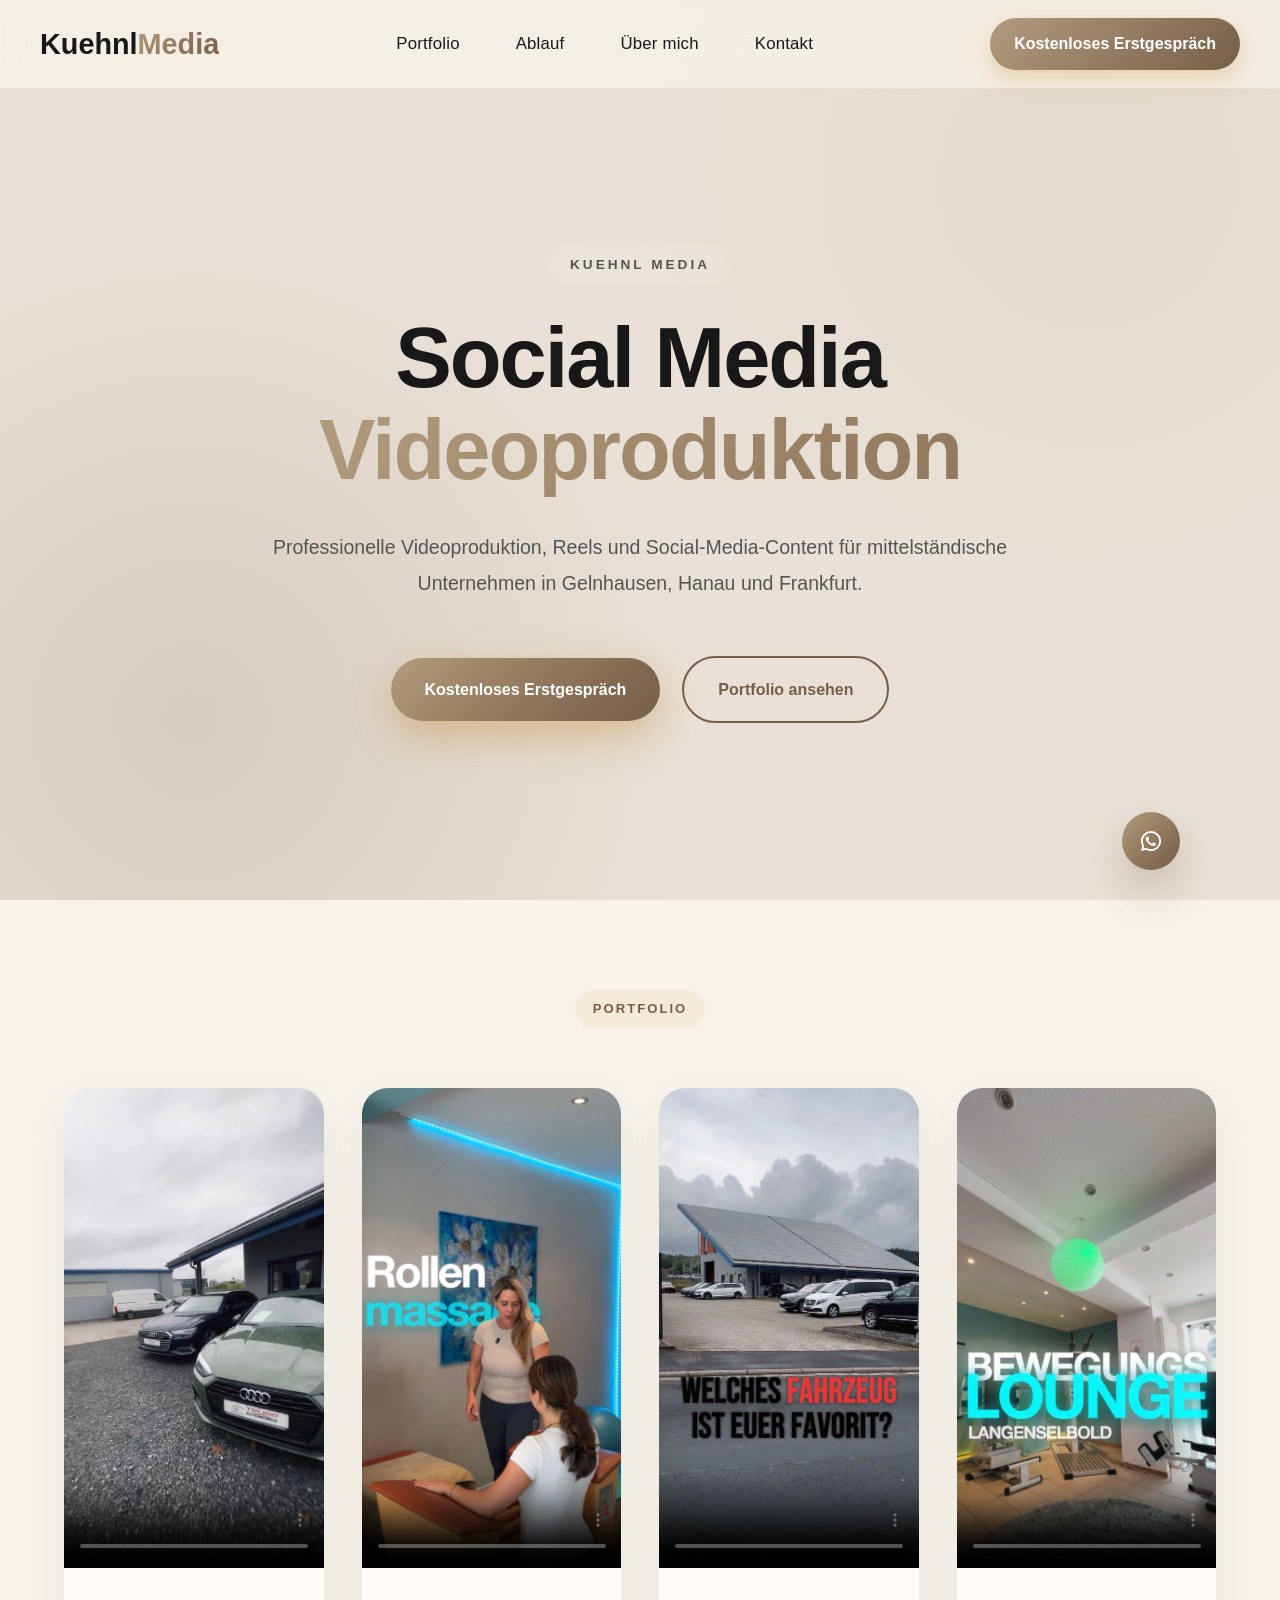
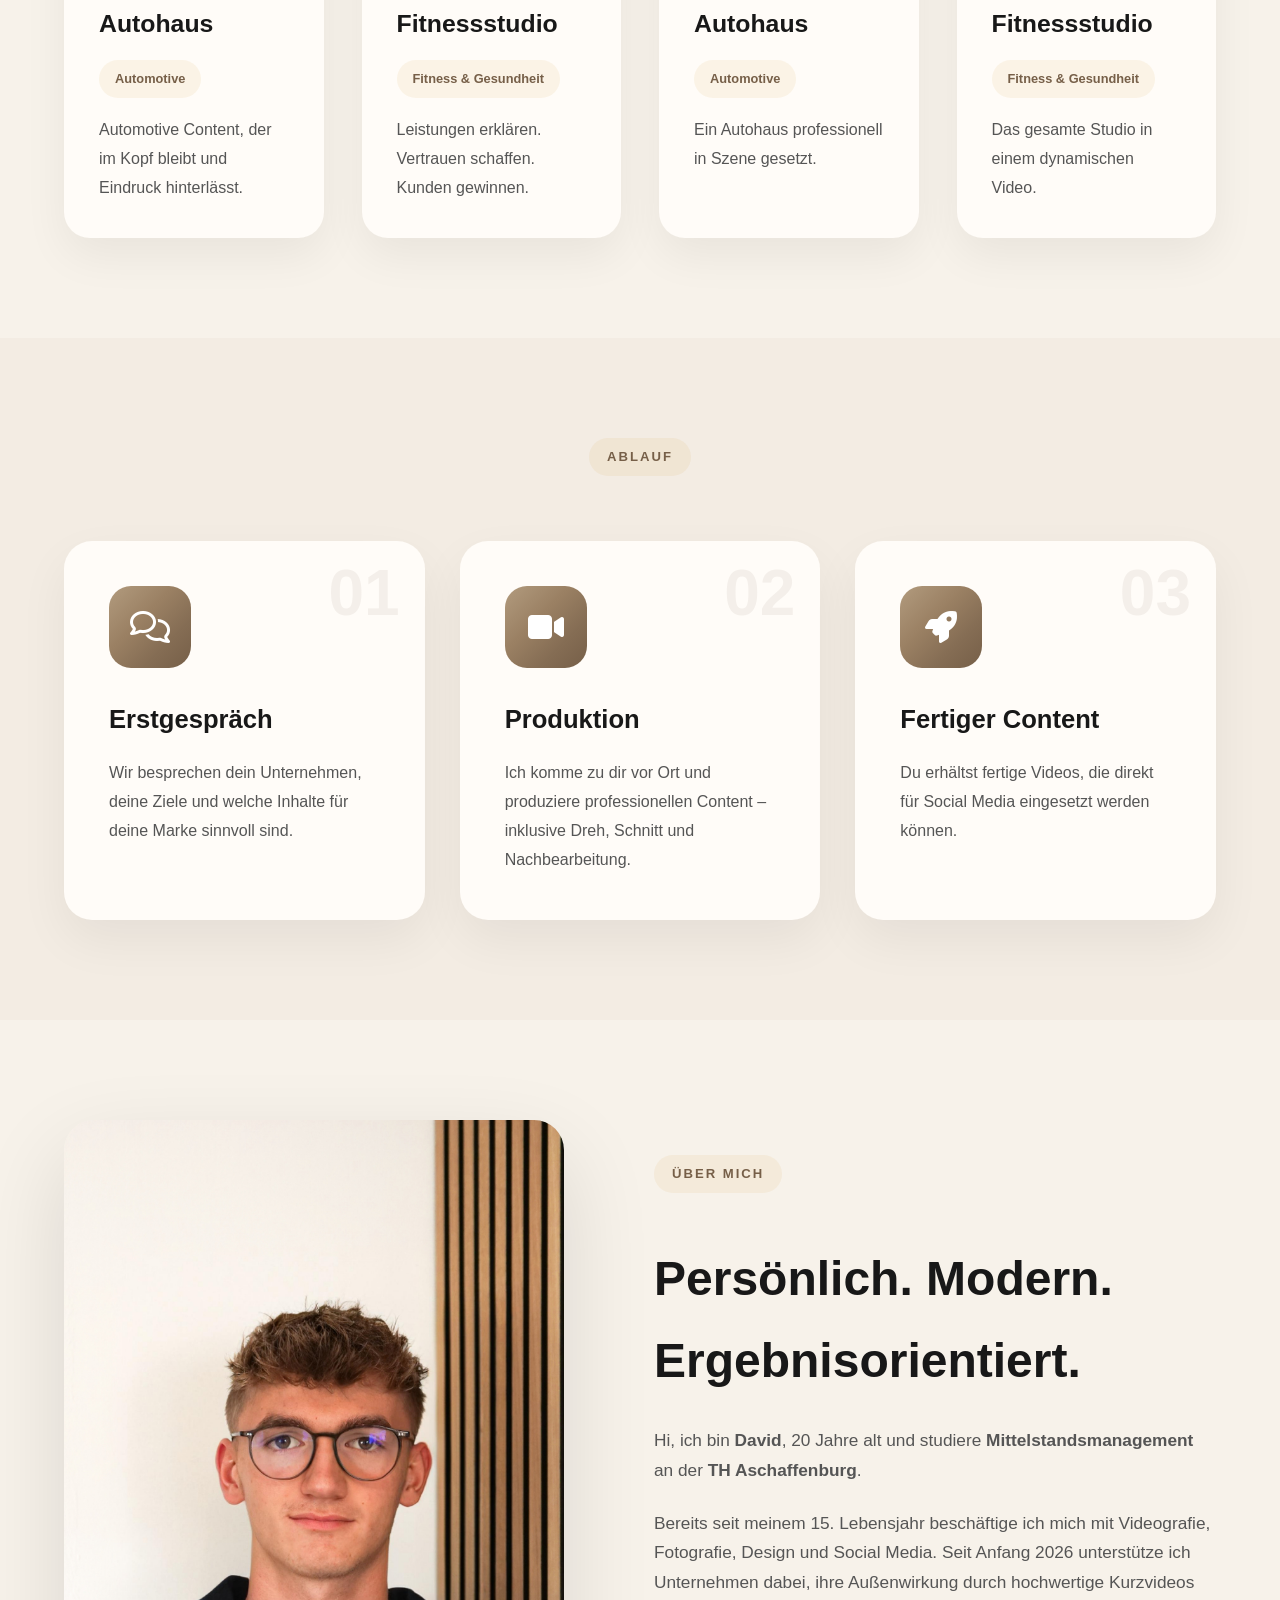
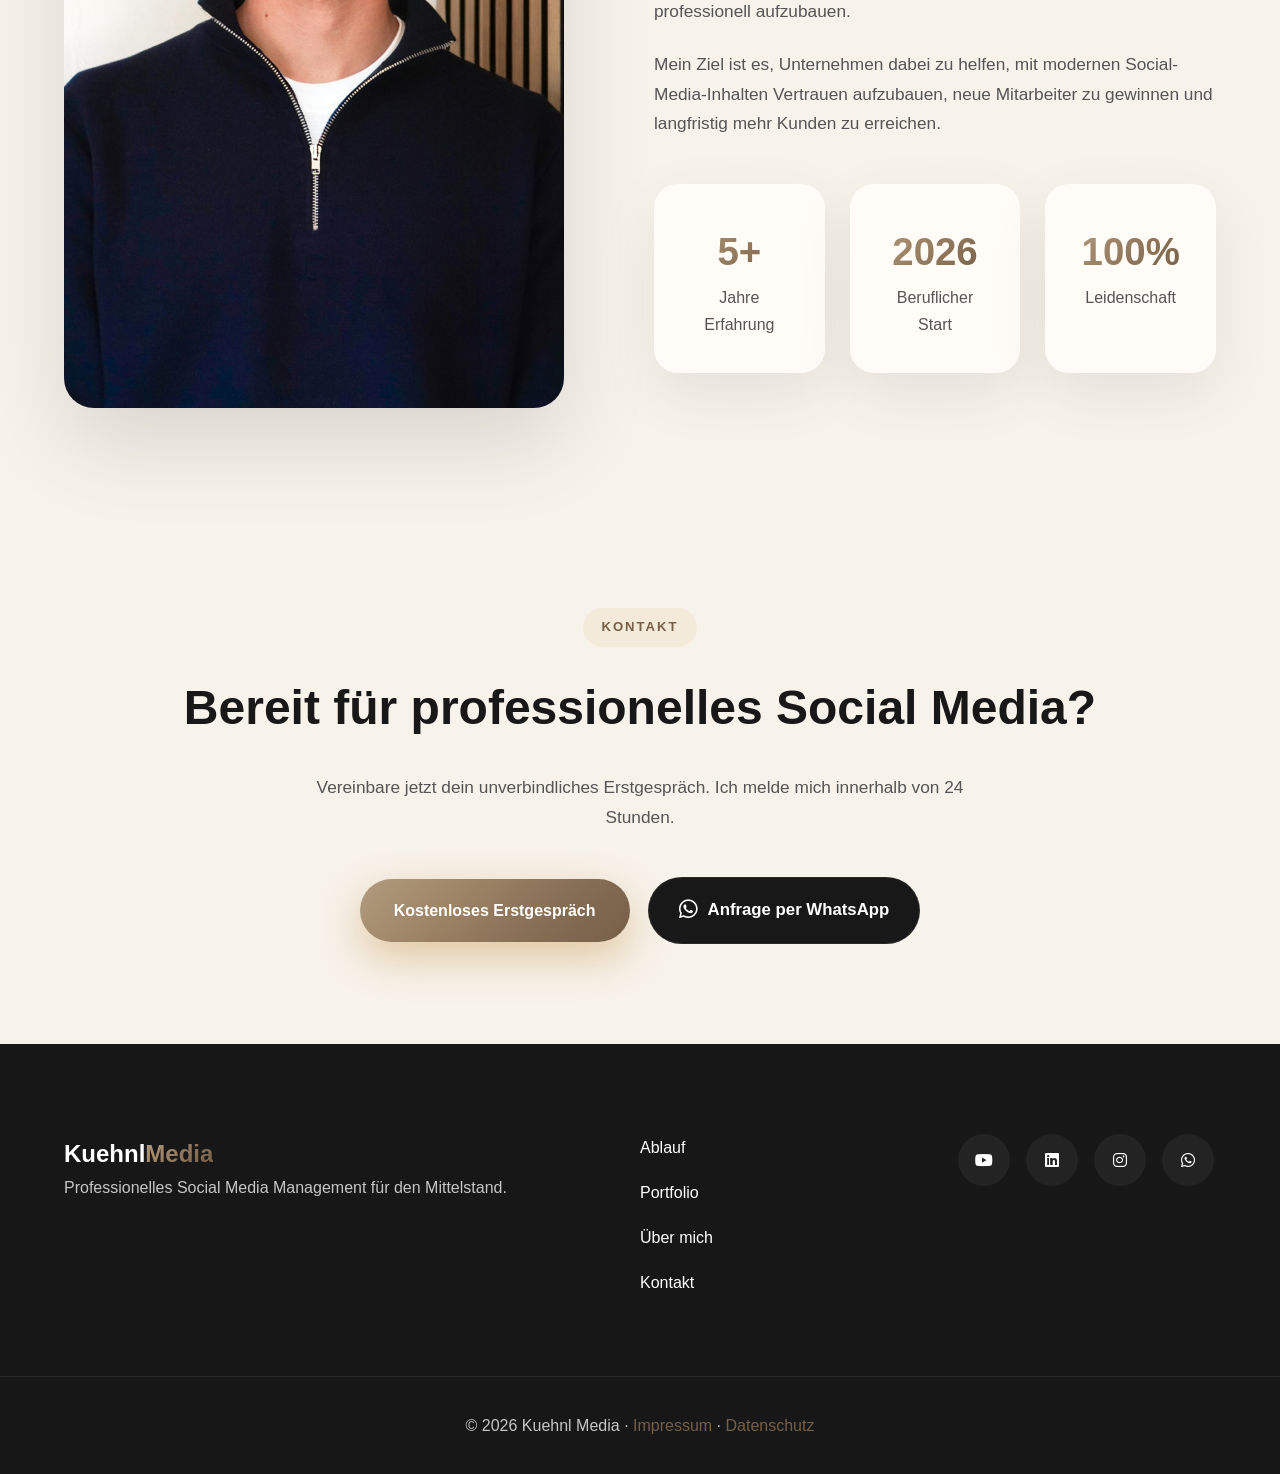
==== commit a9a8ac9e: "Remove unnecessary meta tags and content from index.html Removed multiple meta tags, links, and cont" ====
--- a/index.html
+++ b/index.html
@@ -469,415 +469,3 @@
 <script src="script.js"></script>
   </body>
 </html>
-    <meta charset="UTF-8" />
-    <meta name="viewport" content="width=device-width, initial-scale=1.0" />
-
-    <link rel="stylesheet" href="style.css" >
-    
-    <title>Kuehnl Media | Social Media & Videoproduktion für Unternehmen</title>
-<meta
-  name="description"
-  content="Kuehnl Media unterstützt mittelständische Unternehmen mit professioneller Social-Media-Videoproduktion, Reels, Kurzvideos und Content Management."
-/>
-
-<meta
-  name="keywords"
-  content="Social Media Agentur, Social Media Management, Videoproduktion, Reels für Unternehmen, Kurzvideos für Unternehmen, Social Media Gelnhausen, Social Media Frankfurt"
-/>
-
-<meta name="author" content="David Kuehnl – Kuehnl Media" />
-
-<meta name="robots" content="index, follow" />
-
-<link rel="canonical" href="https://kuehnl-media.de/" />
-
-
-    <link rel="preconnect" href="https://fonts.googleapis.com" />
-    <link rel="preconnect" href="https://fonts.gstatic.com" crossorigin />
-
-    <link
-      href="https://fonts.googleapis.com/css2?family=Inter:wght@300;400;500;600;700;800&display=swap"
-      rel="stylesheet"
-    />
-
-    <link
-      rel="stylesheet"
-      href="https://cdnjs.cloudflare.com/ajax/libs/font-awesome/6.6.0/css/all.min.css"
-    />
-
-  </head>
-
-  <body>
-    <header class="header">
-      <nav class="navbar">
-        <a href="#" class="logo"> Kuehnl<span>Media</span> </a>
-
-        <ul class="nav-links">
-          <li><a href="#portfolio">Portfolio</a></li>
-          <li><a href="#leistungen">Leistungen</a></li>
-          <li><a href="#about">Über mich</a></li>
-          <li><a href="#kontakt">Kontakt</a></li>
-        </ul>
-
-        <a href="#kontakt" class="nav-button"> Kostenloses Erstgespräch </a>
-
-        <div class="mobile-menu">
-          <span></span>
-          <span></span>
-          <span></span>
-        </div>
-      </nav>
-    </header>
-
-    <!-- ============================= -->
-
-    <section class="hero">
-      <div class="hero-overlay"></div>
-
-      <img
-        src="images/hero.PNG"
-        alt="Social Media Agentur und Videoproduktion für mittelständische Unternehmen"
-        class="hero-image"
-      />
-
-      <div class="hero-content">
-        <p class="hero-subtitle">KUEHNL MEDIA</p>
-
-        <h1>
-          Social Media für den
-
-          <span class="gold-gradient"> Mittelstand </span>
-
-          <br />
-
-          aus dem Main-Kinzig-Kreis
-        </h1>
-
-        <p class="hero-text">
-  Professionelle Videoproduktion, Reels und Social-Media-Content
-  für mittelständische Unternehmen in Gelnhausen, Hanau und Frankfurt.
-</p>
-
-        <div class="hero-buttons">
-          <a href="#kontakt" class="btn-primary"> Kostenloses Erstgespräch </a>
-
-          <a href="#portfolio" class="btn-secondary"> Portfolio ansehen </a>
-        </div>
-      </div>
-    </section>
-
-    <!-- ===================================== -->
-    <!-- PORTFOLIO -->
-    <!-- ===================================== -->
-
-    <section class="portfolio section" id="portfolio">
-      <div class="container">
-        <div class="section-header">
-          <span class="section-badge"> Portfolio </span>
-
-          <h2>Professionelle Social-Media-Videos für Unternehmen.</h2>
-
-          <p class="section-text">
-  Hochwertige Reels und Kurzvideos für Unternehmen – professionell
-  produziert und optimiert für Instagram, TikTok und YouTube Shorts.
-</p>
-        </div>
-
-        <div class="portfolio-grid">
-          <!-- VIDEO 1 -->
-
-          <div class="portfolio-card">
-            <div class="video-wrapper">
-              <video controls poster="images/thumbnail_bewegungslounge.jpg">
-                <source src="videos/bewegungslounge.mov" type="video/mp4" />
-              </video>
-            </div>
-
-            <div class="portfolio-content">
-              <h3>Bewegungs Lounge</h3>
-
-              <span class="portfolio-category"> Fitness & Gesundheit </span>
-
-              <p>
-                Hochwertiges Social-Media-Reel zur Steigerung der
-                Markenbekanntheit.
-              </p>
-            </div>
-          </div>
-
-          <!-- VIDEO 2 -->
-
-          <div class="portfolio-card">
-            <div class="video-wrapper">
-              <video controls poster="images/thumbnail_trupp.jpg">
-                <source src="videos/trupp_automobile.mp4" type="video/mp4" />
-              </video>
-            </div>
-
-            <div class="portfolio-content">
-              <h3>Trupp Automobile</h3>
-
-              <span class="portfolio-category"> Automotive </span>
-
-              <p>Kurzvideos für mehr Reichweite und Neukundengewinnung.</p>
-            </div>
-          </div>
-
-          <!-- VIDEO 3 -->
-
-          <div class="portfolio-card">
-            <div class="video-wrapper">
-              <video controls poster="images/thumbnail_schmitt.jpg">
-                <source
-                  src="videos/friseursalon_schmitt.mov"
-                  type="video/mp4"
-                />
-              </video>
-            </div>
-
-            <div class="portfolio-content">
-              <h3>Friseursalon Schmitt</h3>
-
-              <span class="portfolio-category"> Beauty & Lifestyle </span>
-
-              <p>Cinematisches Reel zur Präsentation des Salons.</p>
-            </div>
-          </div>
-        </div>
-      </div>
-    </section>
-
-
-    <!-- ===================================== -->
-    <!-- LEISTUNGEN -->
-    <!-- ===================================== -->
-
-    <section class="services section" id="leistungen">
-      <div class="container">
-        <div class="section-header">
-          <span class="section-badge"> Leistungen </span>
-
-          <h2>Social Media Management und Videoproduktion aus einer Hand.</h2>
-
-          <p class="section-text">
-  Von der Videoproduktion über Reels und Content Editing bis zum
-  Social-Media-Management – alles aus einer Hand.
-</p>
-        </div>
-
-        <div class="services-grid">
-          <!-- KARTE 1 -->
-
-          <div class="service-card">
-            <div class="service-icon">
-              <i class="fa-solid fa-video"></i>
-            </div>
-
-            <h3>Videoproduktion für Unternehmen</h3>
-
-            <ul>
-              <li>Professioneller Dreh vor Ort</li>
-
-              <li>Premium-Equipment für maximale Qualität</li>
-
-              <li>Reibungslose Abläufe ohne Stress</li>
-
-              <li>Keine Unterbrechungen des Tagesgeschäfts</li>
-            </ul>
-          </div>
-
-          <!-- KARTE 2 -->
-
-          <div class="service-card">
-            <div class="service-icon">
-              <i class="fa-solid fa-chart-column"></i>
-            </div>
-
-            <h3>Social Media Management für den Mittelstand</h3>
-
-            <ul>
-              <li>Gezielte Content-Strategie für deine Marke</li>
-
-              <li>Komplette Kanal-Pflege</li>
-
-              <li>100% Zeitersparnis - wir übernehmen alles</li>
-
-              <li>Messbare Performance & Reichweite</li>
-            </ul>
-          </div>
-
-          <!-- KARTE 3 -->
-
-          <div class="service-card">
-            <div class="service-icon">
-              <i class="fa-solid fa-film"></i>
-            </div>
-
-            <h3>Content Editing</h3>
-
-            <ul>
-              <li>Dynamische Reels & Shorts, die auffallen</li>
-
-              <li>Premium Color-Grading</li>
-
-              <li>Fesselndes Sounddesign</li>
-
-              <li>Ready-to-Post Lieferung inkl. Untertitel</li>
-            </ul>
-          </div>
-        </div>
-      </div>
-    </section>
-
-    <!-- ===================================== -->
-    <!-- ÜBER MICH -->
-    <!-- ===================================== -->
-
-    <section class="about section" id="about">
-      <div class="container about-container">
-        <div class="about-image">
-          <img src="images/david.jpg" alt="David Kuehnl - Gründer von Kuehnl Media" />
-        </div>
-
-        <div class="about-content">
-          <span class="section-badge"> Über mich </span>
-
-          <h2>Persönlich. Modern. Ergebnisorientiert.</h2>
-
-          <p>
-            Hi, ich bin <strong>David</strong>, 20 Jahre alt und studiere
-            <strong>Mittelstandsmanagement</strong> an der
-            <strong>TH Aschaffenburg</strong>.
-          </p>
-
-          <p>
-            Bereits seit meinem 15. Lebensjahr beschäftige ich mich mit
-            Videografie, Fotografie, Design und Social Media. Seit Anfang 2026
-            unterstütze ich Unternehmen dabei, ihre Außenwirkung durch
-            hochwertige Kurzvideos professionell aufzubauen.
-          </p>
-
-          <p>
-            Mein Ziel ist es, mittelständischen Unternehmen dabei zu helfen, mit
-            modernen Social-Media-Inhalten Vertrauen aufzubauen, neue
-            Mitarbeiter zu gewinnen und langfristig mehr Kunden zu erreichen.
-          </p>
-
-          <div class="about-highlights">
-            <div class="highlight">
-              <h3>5+</h3>
-
-              <span> Jahre Erfahrung </span>
-            </div>
-
-            <div class="highlight">
-              <h3>2026</h3>
-
-              <span> Beruflicher Start </span>
-            </div>
-
-            <div class="highlight">
-              <h3>100%</h3>
-
-              <span> Leidenschaft </span>
-            </div>
-          </div>
-        </div>
-      </div>
-    </section>
-
-    <!-- ===================================== -->
-    <!-- KONTAKT -->
-    <!-- ===================================== -->
-
-    <section class="contact section" id="kontakt">
-      <div class="container">
-        <div class="section-header">
-          <span class="section-badge"> Kontakt </span>
-
-          <h2>Bereit für professionelles Social Media?</h2>
-
-          <p class="section-text">
-            Vereinbare jetzt dein unverbindliches Erstgespräch. Ich melde mich
-            innerhalb von 24 Stunden.
-          </p>
-        </div>
-
-        <div class="contact-buttons">
-
-  <a
-    href="https://calendly.com/david-kuehnl-media/30min"
-    class="btn-primary"
-    target="_blank"
-    rel="noopener noreferrer"
-  >
-    Kostenloses Erstgespräch
-  </a>
-
-  <a
-    href="https://wa.me/4917643228728"
-    class="btn-whatsapp"
-    target="_blank"
-    rel="noopener noreferrer"
-  >
-    <i class="fab fa-whatsapp"></i>
-    Anfrage per WhatsApp
-  </a>
-
-</div>
-      </div>
-    </section>
-
-    <!-- ===================================== -->
-    <!-- FOOTER -->
-    <!-- ===================================== -->
-
-    <footer class="footer">
-      <div class="container footer-container">
-        <div class="footer-logo">
-          <h2>Kuehnl<span>Media</span></h2>
-
-          <p>Professionelles Social Media Management für den Mittelstand.</p>
-        </div>
-
-        <div class="footer-links">
-          <a href="#leistungen">Leistungen</a>
-
-          <a href="#portfolio">Portfolio</a>
-
-          <a href="#about">Über mich</a>
-
-          <a href="#kontakt">Kontakt</a>
-        </div>
-
-        <div class="footer-social">
-          <a href="https://www.youtube.com/@kuehnl-media" target="_blank">
-            <i class="fab fa-youtube"></i>
-          </a>
-
-          <a
-            href="https://www.linkedin.com/in/david-k%C3%BChnl-931aa8323/"
-            target="_blank"
-            rel="noopener noreferrer"
-            aria-label="LinkedIn"
-          >
-            <i class="fab fa-linkedin"></i>
-          </a>
-
-          <a href="https://wa.me/4917643228728" target="_blank">
-            <i class="fab fa-whatsapp"></i>
-          </a>
-        </div>
-      </div>
-
-      <div class="footer-bottom">
-        <p>
-          © 2026 Kuehnl Media ·
-          <a href="impressum.html">Impressum</a> ·
-          <a href="datenschutz.html">Datenschutz</a>
-        </p>
-      </div>
-    </footer>
-<script src="script.js"></script>
-  </body>
-</html>
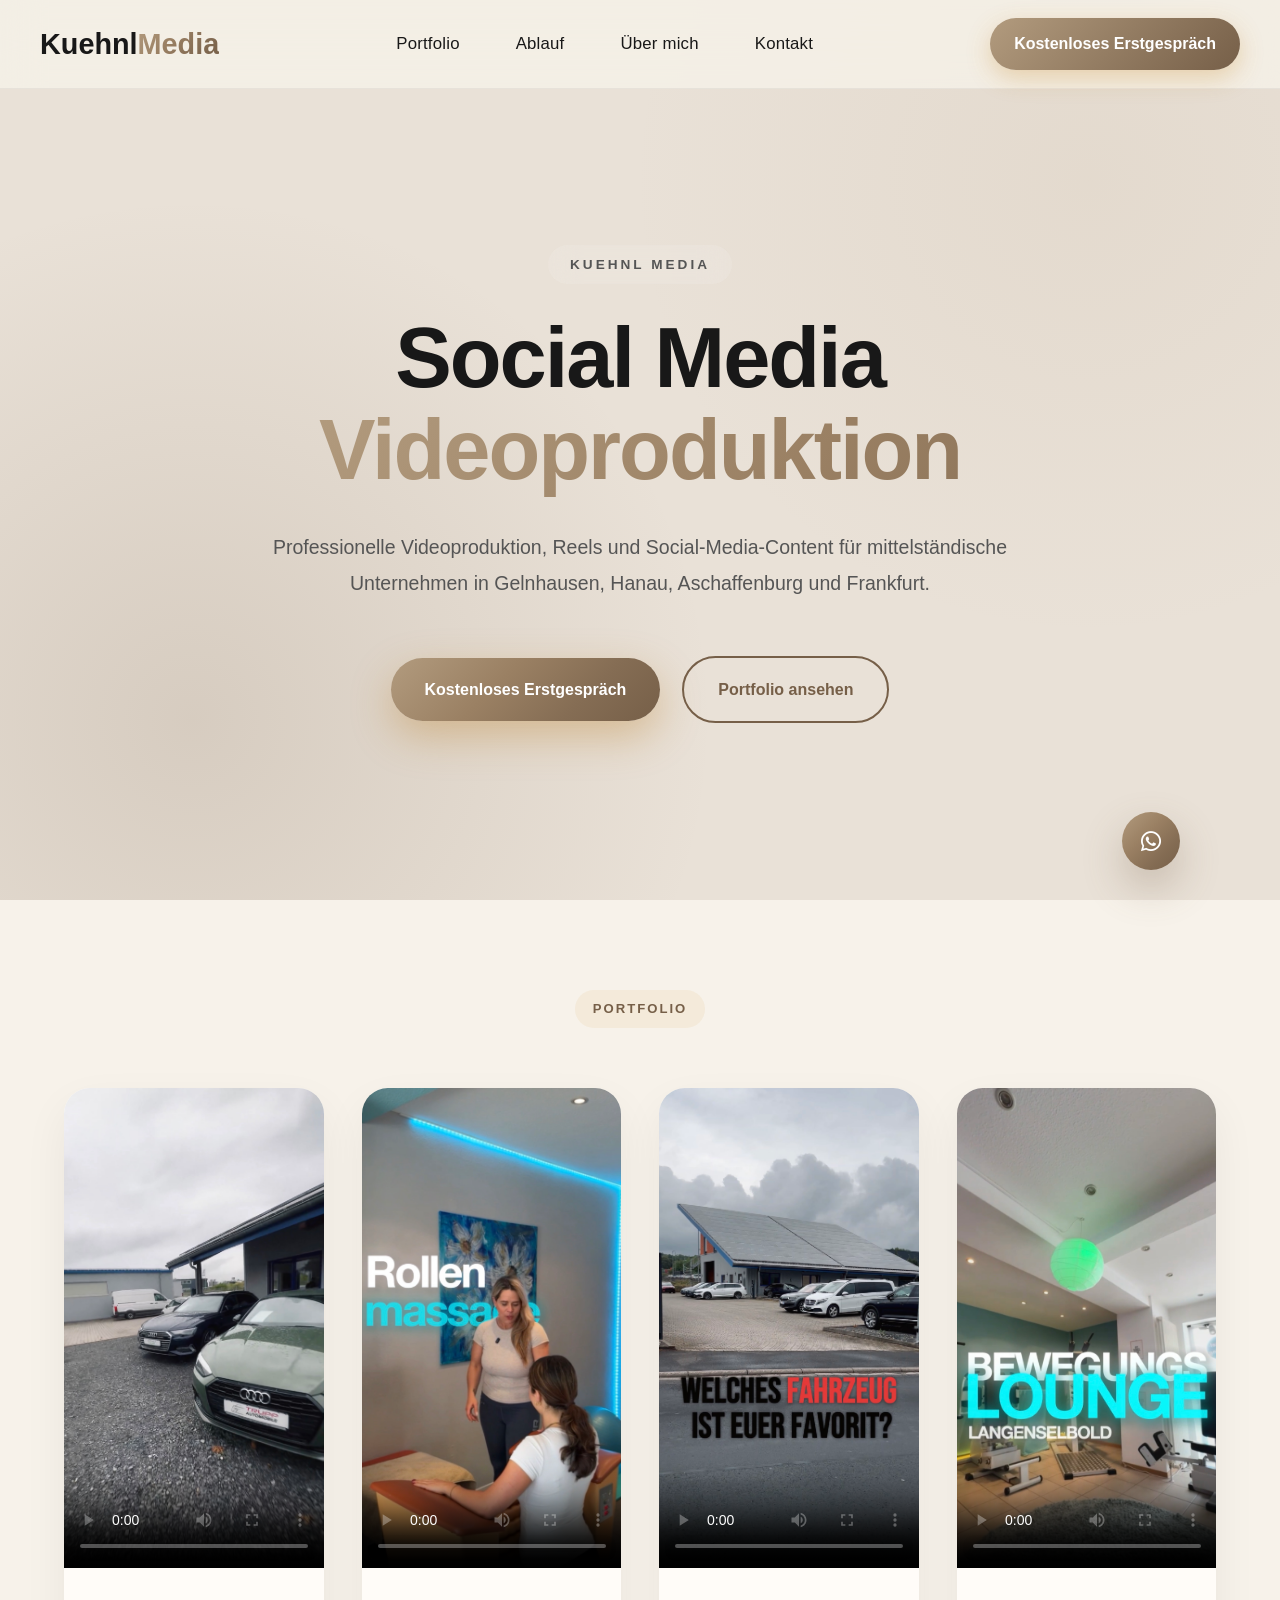
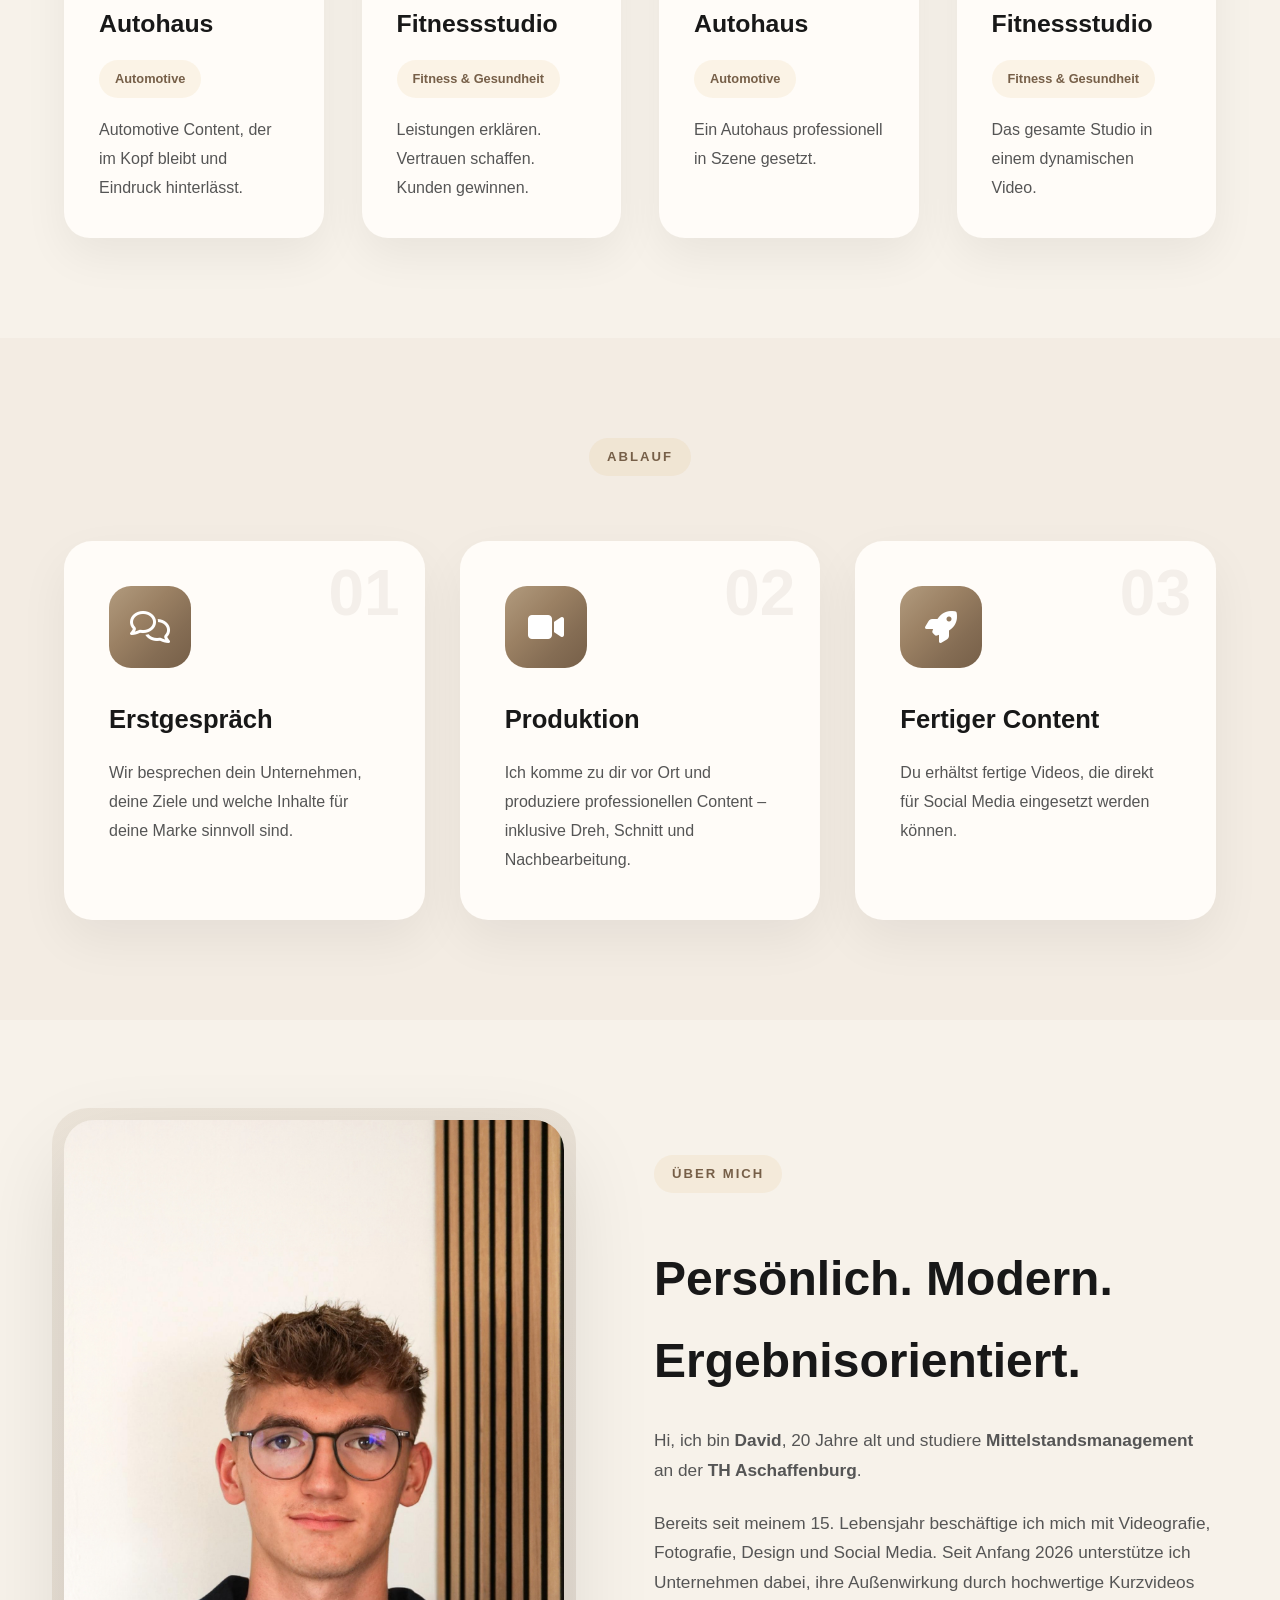
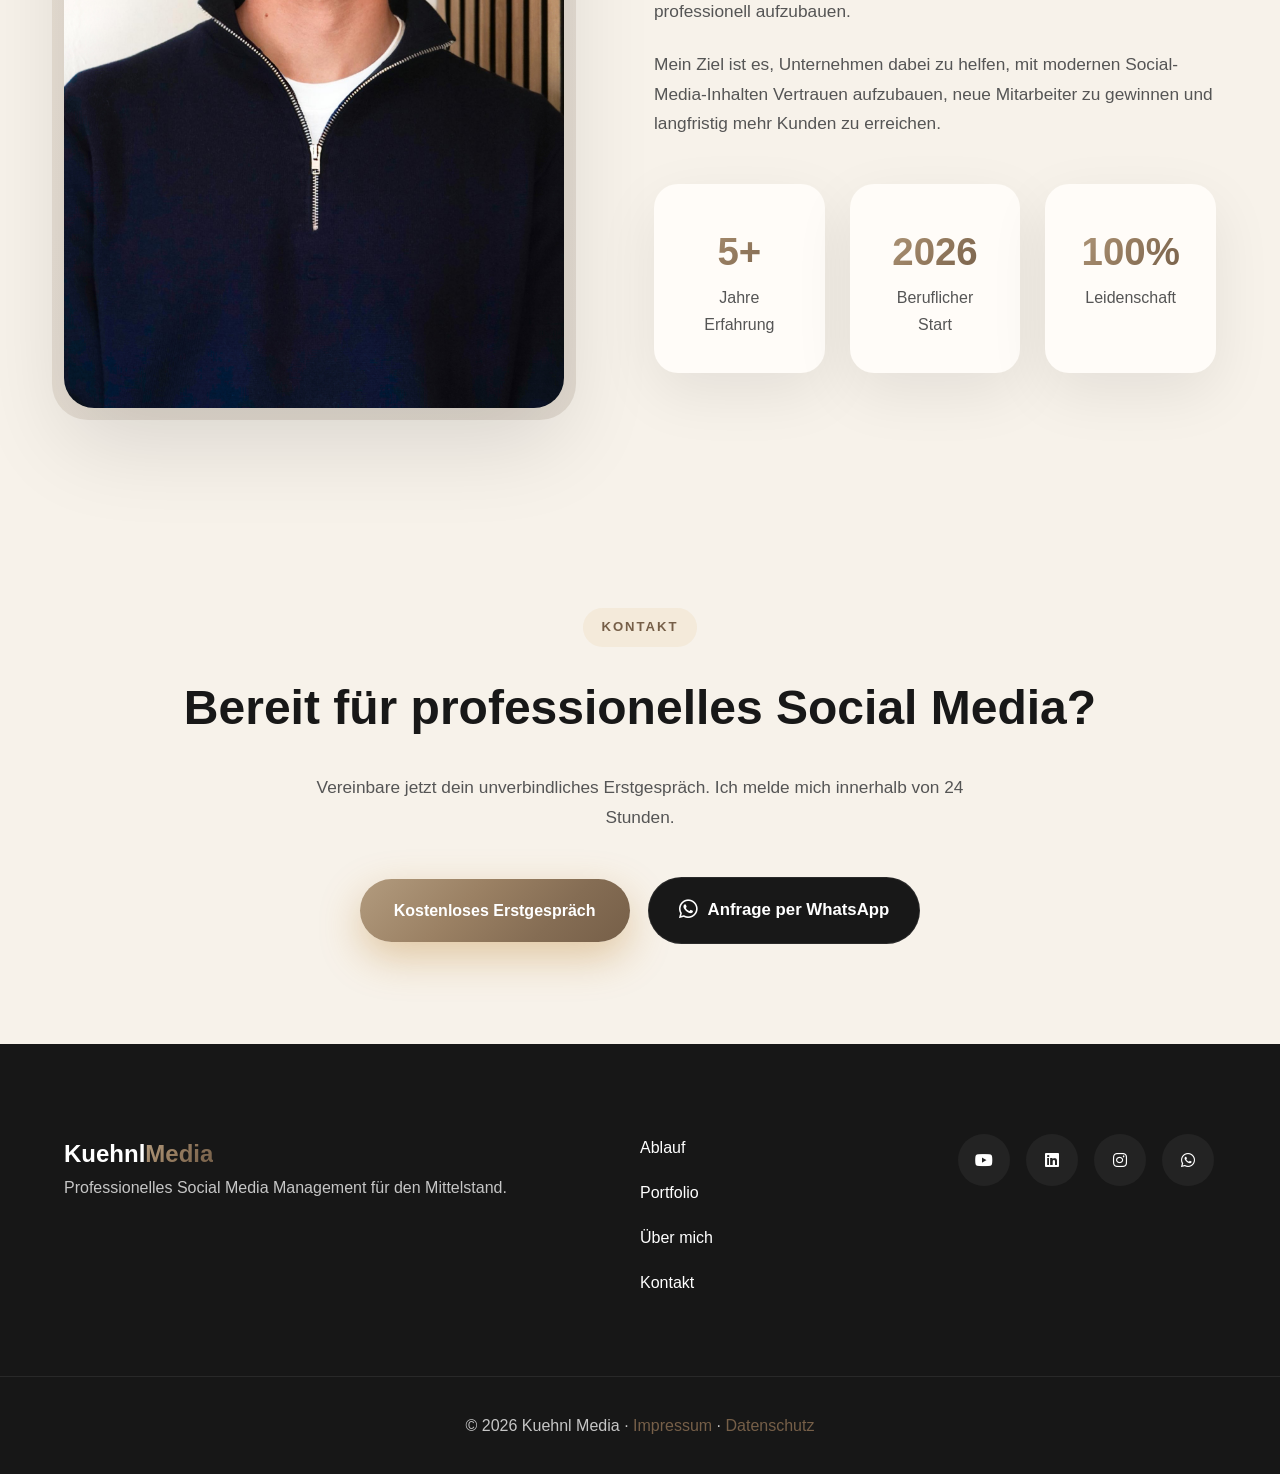
==== commit d118a650: "Update service area in hero text" ====
--- a/index.html
+++ b/index.html
@@ -110,7 +110,7 @@
 
         <p class="hero-text">
   Professionelle Videoproduktion, Reels und Social-Media-Content
-  für mittelständische Unternehmen in Gelnhausen, Hanau und Frankfurt.
+  für mittelständische Unternehmen in Gelnhausen, Hanau, Aschaffenburg und Frankfurt.
 </p>
 
         <div class="hero-buttons">
